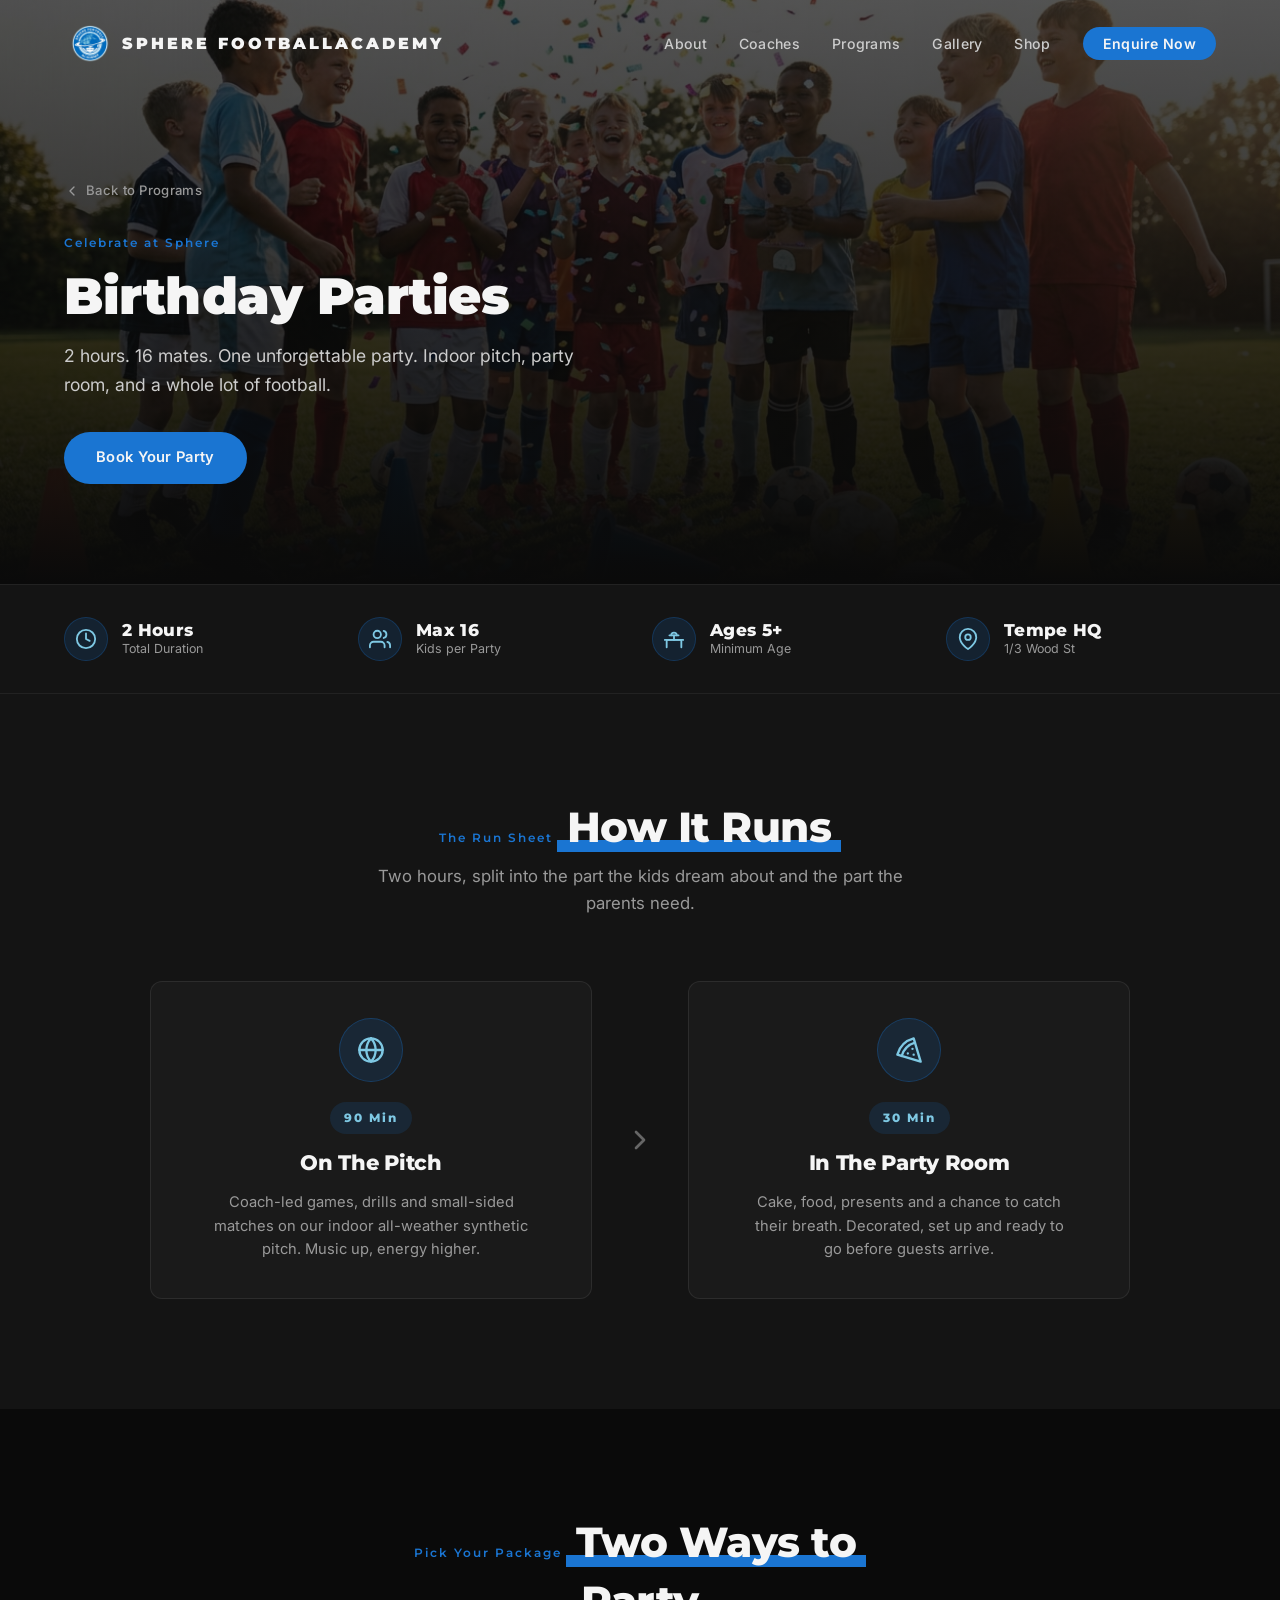
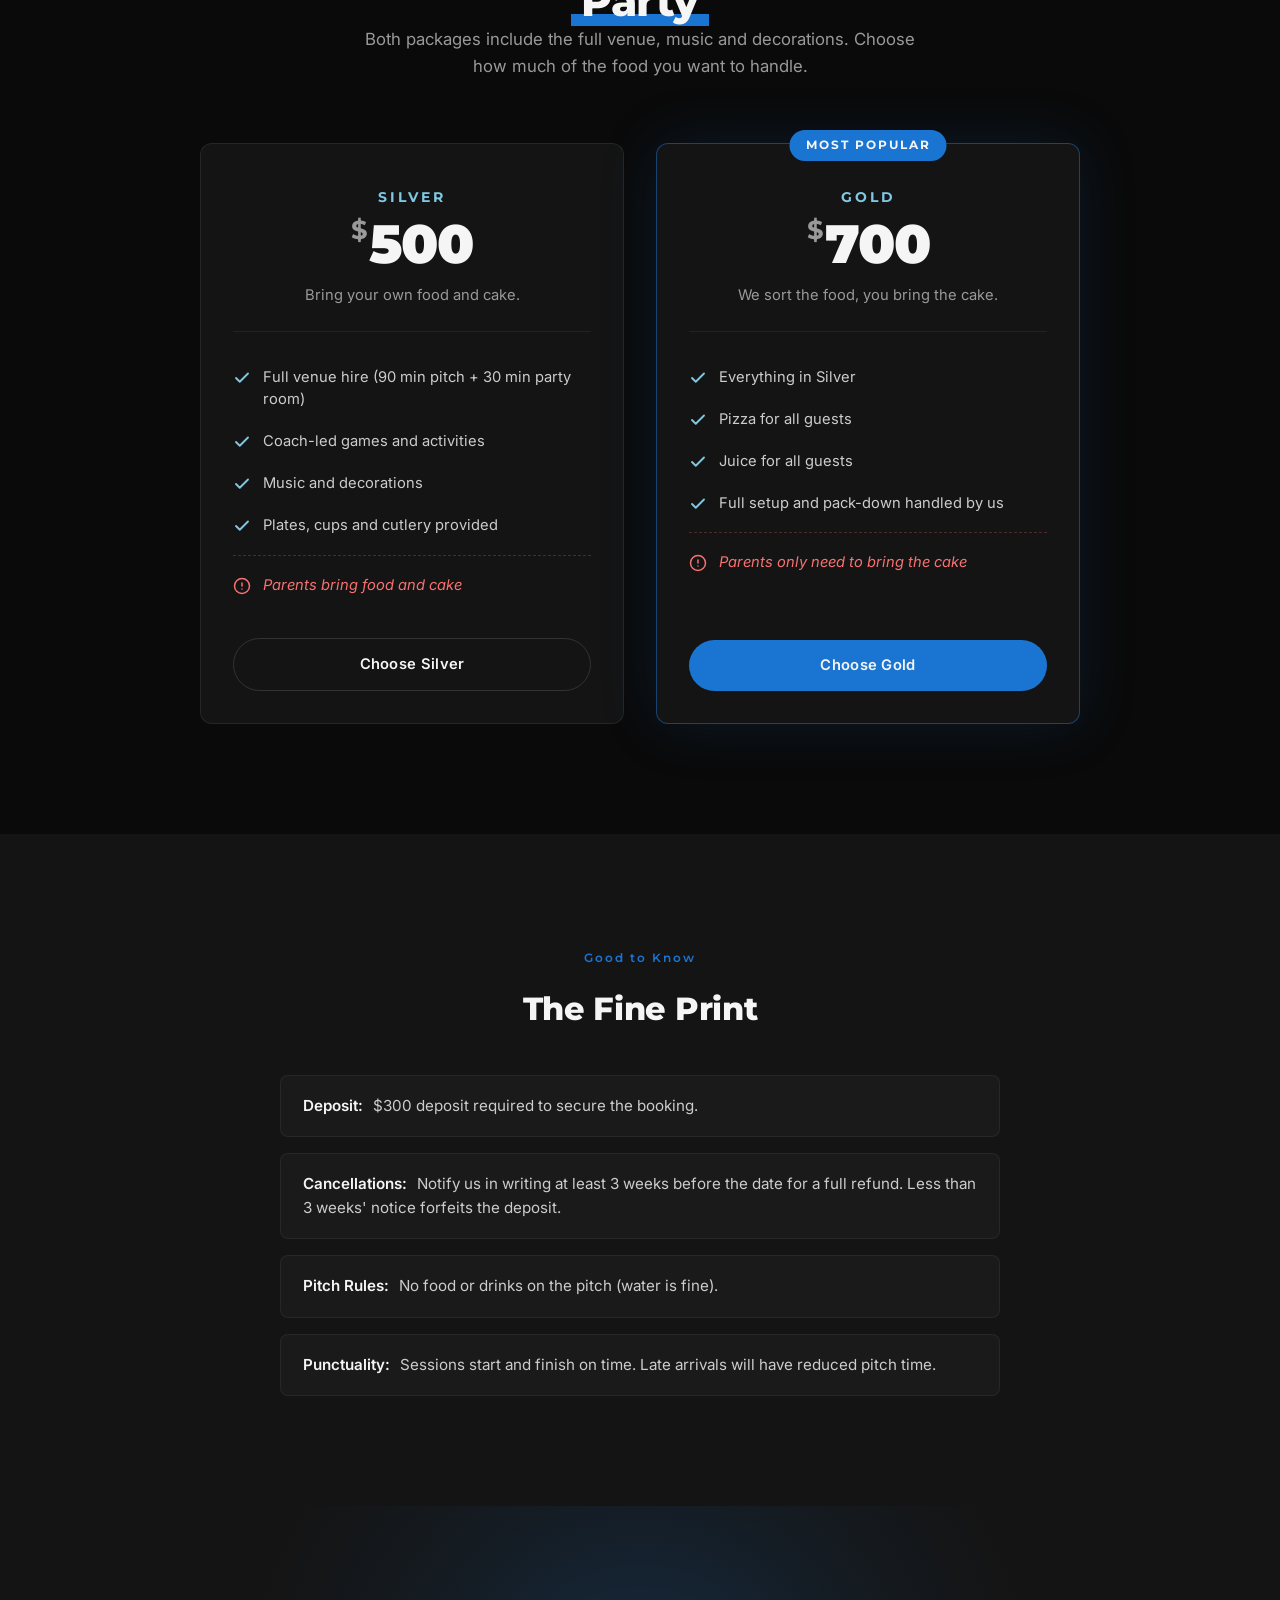
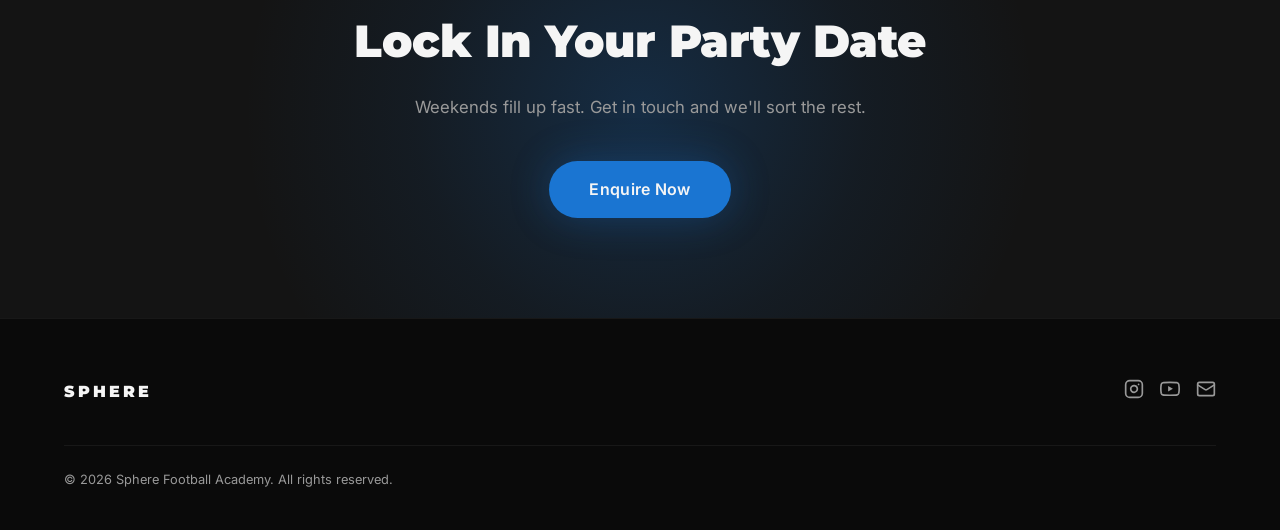
==== birthday.html @ ac4affd6 "deploy: lpuljic/sphere-football-academy-website@187c65b6a3791c77c098fb2a665053c75a705eb0" ====
<!DOCTYPE html>
<html lang="en-AU">
<head>
  <meta charset="UTF-8">
  <meta name="viewport" content="width=device-width, initial-scale=1.0, viewport-fit=cover">
  <title>Football Birthday Parties Sydney | Tempe Indoor Pitch | Sphere Football</title>
  <meta name="description" content="Football-themed kids birthday parties at Sphere HQ in Tempe, Sydney. 2 hours of indoor pitch time, coach-led games, and a party room for up to 16 kids aged 5+. Silver and Gold packages.">
  <link rel="canonical" href="https://spherefootballacademy.com/birthday.html">

  <!-- Open Graph -->
  <meta property="og:type" content="website">
  <meta property="og:site_name" content="Sphere Football Academy">
  <meta property="og:title" content="Football Birthday Parties Sydney | Sphere Football Academy">
  <meta property="og:description" content="Kids football birthday parties in Tempe, Sydney. 2 hours of indoor pitch and party room fun for up to 16 kids aged 5+.">
  <meta property="og:url" content="https://spherefootballacademy.com/birthday.html">
  <meta property="og:image" content="https://spherefootballacademy.com/images/card-birthday.jpg">
  <meta property="og:locale" content="en_AU">

  <!-- Twitter -->
  <meta name="twitter:card" content="summary_large_image">
  <meta name="twitter:title" content="Football Birthday Parties Sydney | Sphere Football Academy">
  <meta name="twitter:description" content="Kids football birthday parties in Tempe, Sydney. Indoor pitch + party room for up to 16 kids.">
  <meta name="twitter:image" content="https://spherefootballacademy.com/images/card-birthday.jpg">

  <link rel="preconnect" href="https://fonts.googleapis.com">
  <link rel="preconnect" href="https://fonts.gstatic.com" crossorigin>
  <link href="https://fonts.googleapis.com/css2?family=Bebas+Neue&family=Inter:wght@400;500;600&family=Montserrat:wght@700;800;900&display=swap" rel="stylesheet">
  <link rel="icon" type="image/png" href="favicon.png">
  <link rel="stylesheet" href="style.css">

  <!-- Structured data -->
  <script type="application/ld+json">
  {
    "@context": "https://schema.org",
    "@type": "Service",
    "name": "Football Birthday Parties",
    "serviceType": "Children's birthday party",
    "url": "https://spherefootballacademy.com/birthday.html",
    "description": "Football-themed birthday parties at Sphere HQ in Tempe, Sydney. 90 minutes on an indoor synthetic pitch plus 30 minutes in the party room. Up to 16 kids aged 5+.",
    "areaServed": {"@type": "City", "name": "Sydney"},
    "provider": {"@id": "https://spherefootballacademy.com/#org"},
    "offers": [
      {"@type": "Offer", "name": "Silver Package", "price": "500", "priceCurrency": "AUD"},
      {"@type": "Offer", "name": "Gold Package", "price": "700", "priceCurrency": "AUD"}
    ]
  }
  </script>
</head>
<body>

  <!-- Nav -->
  <nav class="nav scrolled" id="nav">
    <div class="nav-inner">
      <a href="index.html" class="nav-logo">
        <img src="logo.png" alt="Sphere Football Academy" class="nav-logo-img">
        <span class="nav-logo-text">SPHERE FOOTBALL<br class="nav-logo-break">ACADEMY</span>
      </a>
      <ul class="nav-links">
        <li><a href="index.html#about">About</a></li>
        <li><a href="index.html#coaches">Coaches</a></li>
        <li><a href="index.html#services">Programs</a></li>
        <li><a href="index.html#gallery">Gallery</a></li>
        <li><a href="shop.html">Shop</a></li>
        <li><a href="index.html#contact" class="nav-cta">Enquire Now</a></li>
      </ul>
      <button class="nav-toggle" id="nav-toggle" aria-label="Toggle menu">
        <span></span>
        <span></span>
        <span></span>
      </button>
    </div>
  </nav>

  <!-- Page Hero -->
  <section class="page-hero page-hero-tall">
    <div class="page-hero-bg" style="background-image: url('images/card-birthday.jpg');"></div>
    <div class="page-hero-overlay"></div>
    <div class="container">
      <div class="page-hero-content">
        <a href="index.html#services" class="page-back">
          <svg width="16" height="16" viewBox="0 0 24 24" fill="none" stroke="currentColor" stroke-width="2" stroke-linecap="round" stroke-linejoin="round"><polyline points="15 18 9 12 15 6"/></svg>
          Back to Programs
        </a>
        <span class="label-tag">Celebrate at Sphere</span>
        <h1 class="page-hero-title">Birthday Parties</h1>
        <p class="page-hero-sub">2 hours. 16 mates. One unforgettable party. Indoor pitch, party room, and a whole lot of football.</p>
        <a href="index.html?program=birthday#contact" class="btn btn-primary page-hero-cta">Book Your Party</a>
      </div>
    </div>
  </section>

  <!-- Quick Facts Strip -->
  <section class="facts-strip">
    <div class="container">
      <div class="facts-grid reveal">
        <div class="fact">
          <div class="fact-icon">
            <svg width="22" height="22" viewBox="0 0 24 24" fill="none" stroke="currentColor" stroke-width="2" stroke-linecap="round" stroke-linejoin="round"><circle cx="12" cy="12" r="10"/><polyline points="12 6 12 12 16 14"/></svg>
          </div>
          <div class="fact-body">
            <span class="fact-num">2 Hours</span>
            <span class="fact-label">Total Duration</span>
          </div>
        </div>
        <div class="fact">
          <div class="fact-icon">
            <svg width="22" height="22" viewBox="0 0 24 24" fill="none" stroke="currentColor" stroke-width="2" stroke-linecap="round" stroke-linejoin="round"><path d="M17 21v-2a4 4 0 0 0-4-4H5a4 4 0 0 0-4 4v2"/><circle cx="9" cy="7" r="4"/><path d="M23 21v-2a4 4 0 0 0-3-3.87"/><path d="M16 3.13a4 4 0 0 1 0 7.75"/></svg>
          </div>
          <div class="fact-body">
            <span class="fact-num">Max 16</span>
            <span class="fact-label">Kids per Party</span>
          </div>
        </div>
        <div class="fact">
          <div class="fact-icon">
            <svg width="22" height="22" viewBox="0 0 24 24" fill="none" stroke="currentColor" stroke-width="2" stroke-linecap="round" stroke-linejoin="round"><path d="M20 21v-8H4v8"/><path d="M2 13h20"/><path d="M12 13V8"/><path d="M9 8a3 3 0 0 1 6 0"/><path d="M7 8h10"/></svg>
          </div>
          <div class="fact-body">
            <span class="fact-num">Ages 5+</span>
            <span class="fact-label">Minimum Age</span>
          </div>
        </div>
        <div class="fact">
          <div class="fact-icon">
            <svg width="22" height="22" viewBox="0 0 24 24" fill="none" stroke="currentColor" stroke-width="2" stroke-linecap="round" stroke-linejoin="round"><path d="M21 10c0 7-9 13-9 13s-9-6-9-13a9 9 0 0 1 18 0z"/><circle cx="12" cy="10" r="3"/></svg>
          </div>
          <div class="fact-body">
            <span class="fact-num">Tempe HQ</span>
            <span class="fact-label">1/3 Wood St</span>
          </div>
        </div>
      </div>
    </div>
  </section>

  <!-- How It Runs -->
  <section class="section section-dark" id="how-it-runs">
    <div class="container">
      <div class="section-header reveal">
        <span class="label-tag">The Run Sheet</span>
        <h2 class="section-title">How It Runs</h2>
        <p class="section-sub">Two hours, split into the part the kids dream about and the part the parents need.</p>
      </div>
      <div class="timeline reveal">
        <div class="timeline-step">
          <div class="timeline-dot">
            <svg width="28" height="28" viewBox="0 0 24 24" fill="none" stroke="currentColor" stroke-width="2" stroke-linecap="round" stroke-linejoin="round"><circle cx="12" cy="12" r="10"/><path d="M12 2a14.5 14.5 0 0 0 0 20 14.5 14.5 0 0 0 0-20"/><path d="M2 12h20"/></svg>
          </div>
          <div class="timeline-body">
            <span class="timeline-time">90 Min</span>
            <h3 class="timeline-title">On The Pitch</h3>
            <p class="timeline-text">Coach-led games, drills and small-sided matches on our indoor all-weather synthetic pitch. Music up, energy higher.</p>
          </div>
        </div>
        <div class="timeline-connector" aria-hidden="true">
          <svg width="32" height="32" viewBox="0 0 24 24" fill="none" stroke="currentColor" stroke-width="2" stroke-linecap="round" stroke-linejoin="round"><polyline points="9 18 15 12 9 6"/></svg>
        </div>
        <div class="timeline-step">
          <div class="timeline-dot">
            <svg width="28" height="28" viewBox="0 0 24 24" fill="none" stroke="currentColor" stroke-width="2" stroke-linecap="round" stroke-linejoin="round"><path d="M15 11h.01"/><path d="M11 15h.01"/><path d="M16 16h.01"/><path d="m2 16 20 6-6-20A20 20 0 0 0 2 16"/><path d="M5.71 17.11a17.04 17.04 0 0 1 11.4-11.4"/></svg>
          </div>
          <div class="timeline-body">
            <span class="timeline-time">30 Min</span>
            <h3 class="timeline-title">In The Party Room</h3>
            <p class="timeline-text">Cake, food, presents and a chance to catch their breath. Decorated, set up and ready to go before guests arrive.</p>
          </div>
        </div>
      </div>
    </div>
  </section>

  <!-- Pricing -->
  <section class="section" id="packages">
    <div class="container">
      <div class="section-header reveal">
        <span class="label-tag">Pick Your Package</span>
        <h2 class="section-title">Two Ways to Party</h2>
        <p class="section-sub">Both packages include the full venue, music and decorations. Choose how much of the food you want to handle.</p>
      </div>
      <div class="pricing reveal">
        <div class="price-card">
          <div class="price-card-head">
            <span class="price-tier">Silver</span>
            <div class="price-amount"><span class="price-currency">$</span>500</div>
            <p class="price-tagline">Bring your own food and cake.</p>
          </div>
          <ul class="price-list">
            <li>
              <svg width="18" height="18" viewBox="0 0 24 24" fill="none" stroke="currentColor" stroke-width="2.5" stroke-linecap="round" stroke-linejoin="round"><polyline points="20 6 9 17 4 12"/></svg>
              Full venue hire (90 min pitch + 30 min party room)
            </li>
            <li>
              <svg width="18" height="18" viewBox="0 0 24 24" fill="none" stroke="currentColor" stroke-width="2.5" stroke-linecap="round" stroke-linejoin="round"><polyline points="20 6 9 17 4 12"/></svg>
              Coach-led games and activities
            </li>
            <li>
              <svg width="18" height="18" viewBox="0 0 24 24" fill="none" stroke="currentColor" stroke-width="2.5" stroke-linecap="round" stroke-linejoin="round"><polyline points="20 6 9 17 4 12"/></svg>
              Music and decorations
            </li>
            <li>
              <svg width="18" height="18" viewBox="0 0 24 24" fill="none" stroke="currentColor" stroke-width="2.5" stroke-linecap="round" stroke-linejoin="round"><polyline points="20 6 9 17 4 12"/></svg>
              Plates, cups and cutlery provided
            </li>
            <li class="price-list-note">
              <svg width="18" height="18" viewBox="0 0 24 24" fill="none" stroke="currentColor" stroke-width="2" stroke-linecap="round" stroke-linejoin="round"><circle cx="12" cy="12" r="10"/><line x1="12" y1="8" x2="12" y2="12"/><line x1="12" y1="16" x2="12.01" y2="16"/></svg>
              Parents bring food and cake
            </li>
          </ul>
          <a href="index.html?program=birthday-silver#contact" class="btn btn-outline btn-full">Choose Silver</a>
        </div>

        <div class="price-card price-card-featured">
          <span class="price-badge">Most Popular</span>
          <div class="price-card-head">
            <span class="price-tier">Gold</span>
            <div class="price-amount"><span class="price-currency">$</span>700</div>
            <p class="price-tagline">We sort the food, you bring the cake.</p>
          </div>
          <ul class="price-list">
            <li>
              <svg width="18" height="18" viewBox="0 0 24 24" fill="none" stroke="currentColor" stroke-width="2.5" stroke-linecap="round" stroke-linejoin="round"><polyline points="20 6 9 17 4 12"/></svg>
              Everything in Silver
            </li>
            <li>
              <svg width="18" height="18" viewBox="0 0 24 24" fill="none" stroke="currentColor" stroke-width="2.5" stroke-linecap="round" stroke-linejoin="round"><polyline points="20 6 9 17 4 12"/></svg>
              Pizza for all guests
            </li>
            <li>
              <svg width="18" height="18" viewBox="0 0 24 24" fill="none" stroke="currentColor" stroke-width="2.5" stroke-linecap="round" stroke-linejoin="round"><polyline points="20 6 9 17 4 12"/></svg>
              Juice for all guests
            </li>
            <li>
              <svg width="18" height="18" viewBox="0 0 24 24" fill="none" stroke="currentColor" stroke-width="2.5" stroke-linecap="round" stroke-linejoin="round"><polyline points="20 6 9 17 4 12"/></svg>
              Full setup and pack-down handled by us
            </li>
            <li class="price-list-note">
              <svg width="18" height="18" viewBox="0 0 24 24" fill="none" stroke="currentColor" stroke-width="2" stroke-linecap="round" stroke-linejoin="round"><circle cx="12" cy="12" r="10"/><line x1="12" y1="8" x2="12" y2="12"/><line x1="12" y1="16" x2="12.01" y2="16"/></svg>
              Parents only need to bring the cake
            </li>
          </ul>
          <a href="index.html?program=birthday-gold#contact" class="btn btn-primary btn-full">Choose Gold</a>
        </div>
      </div>
    </div>
  </section>

  <!-- Fine Print -->
  <section class="section section-dark" id="fine-print">
    <div class="container">
      <div class="fine-print reveal">
        <div class="fine-print-header">
          <span class="label-tag">Good to Know</span>
          <h2 class="fine-print-title">The Fine Print</h2>
        </div>
        <ul class="fine-print-list">
          <li>
            <strong>Deposit:</strong>
            $300 deposit required to secure the booking.
          </li>
          <li>
            <strong>Cancellations:</strong>
            Notify us in writing at least 3 weeks before the date for a full refund. Less than 3 weeks' notice forfeits the deposit.
          </li>
          <li>
            <strong>Pitch Rules:</strong>
            No food or drinks on the pitch (water is fine).
          </li>
          <li>
            <strong>Punctuality:</strong>
            Sessions start and finish on time. Late arrivals will have reduced pitch time.
          </li>
        </ul>
      </div>
    </div>
  </section>

  <!-- CTA Banner -->
  <section class="cta-banner">
    <div class="container">
      <div class="cta-inner reveal">
        <h2 class="cta-title">Lock In Your Party Date</h2>
        <p class="cta-sub">Weekends fill up fast. Get in touch and we'll sort the rest.</p>
        <a href="index.html?program=birthday#contact" class="btn btn-primary">Enquire Now</a>
      </div>
    </div>
  </section>

  <!-- Footer -->
  <footer class="footer">
    <div class="container">
      <div class="footer-inner">
        <div class="footer-brand">
          <span class="nav-logo">SPHERE</span>
        </div>
        <div class="footer-links">
          <a href="https://www.instagram.com/sphere.football/" target="_blank" rel="noopener" aria-label="Instagram">
            <svg width="20" height="20" viewBox="0 0 24 24" fill="none" stroke="currentColor" stroke-width="2" stroke-linecap="round" stroke-linejoin="round"><rect x="2" y="2" width="20" height="20" rx="5" ry="5"/><path d="M16 11.37A4 4 0 1 1 12.63 8 4 4 0 0 1 16 11.37z"/><line x1="17.5" y1="6.5" x2="17.51" y2="6.5"/></svg>
          </a>
          <a href="https://www.youtube.com/@SphereFootball" target="_blank" rel="noopener" aria-label="YouTube">
            <svg width="20" height="20" viewBox="0 0 24 24" fill="none" stroke="currentColor" stroke-width="2" stroke-linecap="round" stroke-linejoin="round"><path d="M22.54 6.42a2.78 2.78 0 0 0-1.94-2C18.88 4 12 4 12 4s-6.88 0-8.6.46a2.78 2.78 0 0 0-1.94 2A29 29 0 0 0 1 11.75a29 29 0 0 0 .46 5.33A2.78 2.78 0 0 0 3.4 19c1.72.46 8.6.46 8.6.46s6.88 0 8.6-.46a2.78 2.78 0 0 0 1.94-2 29 29 0 0 0 .46-5.25 29 29 0 0 0-.46-5.33z"/><polygon points="9.75 15.02 15.5 11.75 9.75 8.48 9.75 15.02" fill="currentColor" stroke="none"/></svg>
          </a>
          <a href="mailto:spherefootball2@gmail.com" aria-label="Email">
            <svg width="20" height="20" viewBox="0 0 24 24" fill="none" stroke="currentColor" stroke-width="2" stroke-linecap="round" stroke-linejoin="round"><rect x="2" y="4" width="20" height="16" rx="2"/><path d="m22 7-8.97 5.7a1.94 1.94 0 0 1-2.06 0L2 7"/></svg>
          </a>
        </div>
      </div>
      <div class="footer-bottom">
        <p>&copy; 2026 Sphere Football Academy. All rights reserved.</p>
      </div>
    </div>
  </footer>

  <script src="script.js"></script>
</body>
</html>
---- style.css ----
/* =========================================
   Sphere Football Academy
   Single-page landing site
   ========================================= */

:root {
  --black: #0a0a0a;
  --charcoal: #141414;
  --dark: #1a1a1a;
  --grey-900: #222;
  --grey-800: #333;
  --grey-600: #666;
  --grey-400: #999;
  --grey-200: #ccc;
  --white: #f5f5f5;
  --blue: #1a75d2;
  --blue-light: #7ec8e3;
  --blue-dark: #0d4a8a;
  --accent: #1a75d2;
  --accent-dim: rgba(26, 117, 210, 0.15);
  --radius: 12px;
  --radius-sm: 8px;
  --transition: 0.3s ease;
}

*,
*::before,
*::after {
  margin: 0;
  padding: 0;
  box-sizing: border-box;
}

html {
  scroll-behavior: smooth;
  -webkit-font-smoothing: antialiased;
}

img {
  max-width: 100%;
  height: auto;
}

body {
  font-family: 'Inter', system-ui, -apple-system, sans-serif;
  background: var(--black);
  color: var(--grey-200);
  line-height: 1.6;
  overflow-x: hidden;
}

body::after {
  content: '';
  position: fixed;
  inset: 0;
  z-index: -1;
  pointer-events: none;
  opacity: 0.035;
  background-image: url("data:image/svg+xml,%3Csvg viewBox='0 0 256 256' xmlns='http://www.w3.org/2000/svg'%3E%3Cfilter id='n'%3E%3CfeTurbulence type='fractalNoise' baseFrequency='0.85' numOctaves='4' stitchTiles='stitch'/%3E%3C/filter%3E%3Crect width='100%25' height='100%25' filter='url(%23n)'/%3E%3C/svg%3E");
  background-repeat: repeat;
  background-size: 256px 256px;
}

.container {
  max-width: 1200px;
  margin: 0 auto;
  padding: 0 24px;
}

/* ---- Nav ---- */

.nav {
  position: fixed;
  top: 0;
  left: 0;
  right: 0;
  z-index: 100;
  padding: calc(env(safe-area-inset-top, 0px) + 20px) 0 20px;
  transition: background var(--transition), padding var(--transition);
}

.nav.scrolled {
  background: rgba(10, 10, 10, 0.92);
  backdrop-filter: blur(12px);
  padding: calc(env(safe-area-inset-top, 0px) + 14px) 0 14px;
  border-bottom: 1px solid rgba(255, 255, 255, 0.06);
}

.nav-inner {
  max-width: 1200px;
  margin: 0 auto;
  padding: 0 24px;
  display: flex;
  align-items: center;
  justify-content: space-between;
}

.nav-logo {
  font-family: 'Montserrat', sans-serif;
  font-weight: 900;
  font-size: 1rem;
  color: var(--white);
  text-decoration: none;
  letter-spacing: 3px;
  display: inline-flex;
  align-items: center;
  gap: 10px;
}

.nav-logo-text {
  text-align: center;
  line-height: 1.05;
}

.nav-logo-break {
  display: none;
}

.nav-logo-img {
  width: 48px;
  height: 48px;
  object-fit: contain;
}

.nav-links {
  list-style: none;
  display: flex;
  align-items: center;
  gap: 32px;
}

.nav-links a {
  color: var(--grey-200);
  text-decoration: none;
  font-size: 0.88rem;
  font-weight: 500;
  transition: color var(--transition);
  letter-spacing: 0.3px;
}

.nav-links a:hover,
.nav-links a.active {
  color: var(--white);
}

.nav-cta {
  background: var(--blue);
  color: var(--white) !important;
  padding: 8px 20px;
  border-radius: 100px;
  font-weight: 600 !important;
}

.nav-cta:hover {
  background: var(--blue-light) !important;
  color: var(--black) !important;
}

.nav-toggle {
  display: none;
  flex-direction: column;
  gap: 5px;
  background: none;
  border: none;
  cursor: pointer;
  padding: 4px;
}

.nav-toggle span {
  width: 24px;
  height: 2px;
  background: var(--white);
  transition: var(--transition);
}

/* ---- Hero ---- */

.hero {
  position: relative;
  min-height: 100svh;
  display: flex;
  align-items: center;
  justify-content: center;
  background: var(--black);
  overflow: hidden;
}

.hero-slides {
  position: absolute;
  inset: 0;
  z-index: 0;
}

.hero-slide {
  position: absolute;
  inset: 0;
  opacity: 0;
  transition: opacity 1s ease;
}

.hero-slide.active {
  opacity: 1;
}

.hero-slide-video {
  width: 100%;
  height: 100%;
  object-fit: cover;
  transform: scale(1.1);
}

.hero-progress {
  position: absolute;
  bottom: 0;
  left: 0;
  width: 100%;
  height: 3px;
  z-index: 3;
  background: rgba(255, 255, 255, 0.1);
}

.hero-progress-bar {
  height: 100%;
  width: 0%;
  background: var(--accent);
  transition: none;
}

.hero-progress-bar.animating {
  width: 100%;
  transition: width 6s linear;
}

.hero::before {
  content: '';
  position: absolute;
  inset: 0;
  z-index: 1;
  background:
    radial-gradient(ellipse 80% 60% at 50% 40%, rgba(26, 117, 210, 0.08) 0%, transparent 70%),
    radial-gradient(ellipse 50% 40% at 70% 60%, rgba(126, 200, 227, 0.05) 0%, transparent 60%);
  pointer-events: none;
}

.hero-logo {
  width: min(280px, 80vw);
  height: auto;
  margin-bottom: 28px;
  filter: drop-shadow(0 4px 24px rgba(26, 117, 210, 0.3));
}

.hero-overlay {
  position: absolute;
  inset: 0;
  background: linear-gradient(180deg, rgba(10, 10, 10, 0.55) 0%, rgba(10, 10, 10, 0.4) 50%, var(--black) 100%);
  pointer-events: none;
  z-index: 1;
}

.hero-content {
  position: relative;
  z-index: 2;
  text-align: center;
  max-width: 720px;
  padding: 0 24px;
  display: flex;
  flex-direction: column;
  align-items: center;
}

.hero-title {
  font-family: 'Bebas Neue', 'Montserrat', sans-serif;
  font-weight: 400;
  font-size: clamp(4rem, 10vw, 8rem);
  line-height: 0.95;
  color: var(--white);
  letter-spacing: 4px;
  text-transform: uppercase;
  margin-bottom: 24px;
}

.hero-line {
  display: block;
  overflow: hidden;
}

.hero-word {
  display: inline-block;
  transform: translateY(110%);
  opacity: 0;
  transition: transform 0.7s cubic-bezier(0.16, 1, 0.3, 1),
              opacity 0.7s cubic-bezier(0.16, 1, 0.3, 1);
  margin-right: 0.2em;
}

.hero-word.visible {
  transform: translateY(0);
  opacity: 1;
}

.hero-fade {
  opacity: 0;
  transform: translateY(20px);
  transition: opacity 0.6s ease, transform 0.6s ease;
}

.hero-fade.visible {
  opacity: 1;
  transform: translateY(0);
}

.hero-sub {
  font-size: 1.1rem;
  color: var(--grey-200);
  max-width: 520px;
  margin: 0 auto 40px;
  line-height: 1.7;
}

@media (prefers-reduced-motion: reduce) {
  .hero-word,
  .hero-fade {
    opacity: 1;
    transform: none;
    transition: none;
  }
}

.hero-scroll {
  position: absolute;
  bottom: 40px;
  left: 50%;
  transform: translateX(-50%);
  z-index: 2;
  display: flex;
  flex-direction: column;
  align-items: center;
  gap: 8px;
}

.hero-scroll span {
  font-size: 0.7rem;
  letter-spacing: 2px;
  text-transform: uppercase;
  color: var(--grey-600);
}

.hero-scroll-line {
  width: 1px;
  height: 48px;
  background: linear-gradient(180deg, var(--blue), transparent);
  animation: scrollPulse 2s ease-in-out infinite;
}

@keyframes scrollPulse {
  0%, 100% { opacity: 0.3; }
  50% { opacity: 1; }
}

/* ---- Buttons ---- */

.btn {
  display: inline-flex;
  align-items: center;
  gap: 8px;
  padding: 14px 32px;
  border-radius: 100px;
  font-size: 0.92rem;
  font-weight: 600;
  text-decoration: none;
  cursor: pointer;
  transition: all var(--transition);
  border: none;
  letter-spacing: 0.3px;
}

.btn-primary {
  background: var(--blue);
  color: var(--white);
}

.btn-primary:hover {
  background: var(--blue-light);
  color: var(--black);
  transform: translateY(-2px);
}

.btn-outline {
  background: transparent;
  color: var(--white);
  border: 1px solid var(--grey-800);
}

.btn-outline:hover {
  border-color: var(--grey-600);
  transform: translateY(-2px);
}

.btn-full {
  width: 100%;
  justify-content: center;
}

/* ---- Sections ---- */

.section {
  padding: 110px 0;
}

.section-dark {
  background: var(--charcoal);
}

.section-blue {
  background: var(--blue);
}

.section-blue .section-title,
.section-blue .lead,
.section-blue p {
  color: var(--white);
}

.section-blue .lead {
  opacity: 0.95;
}

.section-blue p {
  color: rgba(255, 255, 255, 0.8);
}

.section-blue .label-tag {
  color: var(--blue-light);
}

.section-grid {
  display: grid;
  grid-template-columns: 1fr 1.5fr;
  gap: 80px;
  align-items: start;
}

.section-header {
  text-align: center;
  max-width: 560px;
  margin: 0 auto 64px;
}

.label-tag {
  display: inline-block;
  font-size: 0.75rem;
  font-weight: 600;
  color: var(--accent);
  letter-spacing: 2px;
  margin-bottom: 16px;
  font-family: 'Montserrat', sans-serif;
}

.section-title {
  font-family: 'Montserrat', sans-serif;
  font-weight: 800;
  font-size: clamp(1.8rem, 4vw, 2.6rem);
  color: var(--white);
  letter-spacing: -0.5px;
  margin-bottom: 16px;
  line-height: 1.15;
}

/* Highlighter accent: a thick blue bar sitting behind the bottom of the title
   text. Blue on dark/default sections, white on blue sections.
   box-decoration-break: clone re-applies the gradient per line so the bar
   sits under each wrapped line instead of slicing through the middle one. */
.section-header .section-title,
.section-label .section-title {
  display: inline;
  padding: 0 10px;
  background-image: linear-gradient(transparent 76%, var(--blue) 76%);
  background-repeat: no-repeat;
  background-size: 100% 100%;
  -webkit-box-decoration-break: clone;
  box-decoration-break: clone;
}

.section-blue .section-header .section-title,
.section-blue .section-label .section-title {
  background-image: linear-gradient(transparent 76%, var(--white) 76%);
}

.section-sub {
  color: var(--grey-400);
  font-size: 1.05rem;
}

.lead {
  font-size: 1.35rem;
  color: var(--grey-200);
  margin-bottom: 40px;
  line-height: 1.7;
  font-weight: 500;
  letter-spacing: -0.2px;
}

.section-body p {
  color: var(--grey-400);
  margin-bottom: 32px;
}

/* ---- Values ---- */

.values {
  display: grid;
  grid-template-columns: repeat(3, 1fr);
  gap: 32px;
  margin-top: 72px;
}

.value {
  position: relative;
  background: rgba(255, 255, 255, 0.10);
  border: 1px solid rgba(255, 255, 255, 0.18);
  backdrop-filter: blur(12px);
  -webkit-backdrop-filter: blur(12px);
  box-shadow: 0 8px 32px rgba(0, 0, 0, 0.12);
  border-radius: var(--radius);
  padding: 36px 32px;
}

.value-heading {
  display: flex;
  align-items: baseline;
  gap: 14px;
  margin-bottom: 16px;
}

.value-num {
  position: absolute;
  top: 16px;
  right: 24px;
  font-family: 'Montserrat', sans-serif;
  font-weight: 900;
  font-size: 5rem;
  line-height: 1;
  color: rgba(255, 255, 255, 0.06);
  letter-spacing: -2px;
  pointer-events: none;
  user-select: none;
}

.value-title {
  font-family: 'Montserrat', sans-serif;
  font-weight: 800;
  font-size: 1.15rem;
  color: var(--white);
  letter-spacing: -0.3px;
}

.section-blue .value p {
  color: rgba(255, 255, 255, 0.75);
  font-size: 0.95rem;
  line-height: 1.7;
}

/* ---- About Body ---- */

.about-body {
  max-width: 720px;
  margin: 0 auto 48px;
  text-align: left;
}

.about-body p {
  color: rgba(255, 255, 255, 0.75);
  font-size: 0.95rem;
  line-height: 1.7;
  margin-bottom: 16px;
}

.about-body p:last-child {
  margin-bottom: 0;
}

/* ---- Service Cards ---- */

.cards {
  display: grid;
  grid-template-columns: repeat(3, 1fr);
  gap: 24px;
}

.card {
  background-size: cover;
  background-position: center;
  border: 1px solid rgba(255, 255, 255, 0.06);
  border-radius: var(--radius);
  overflow: hidden;
  min-height: 320px;
  display: flex;
  flex-direction: column;
  justify-content: flex-end;
  transition: all var(--transition);
}

.card:hover {
  border-color: transparent;
  transform: translateY(-4px);
}

.card-body {
  padding: 32px;
  background: linear-gradient(to top, rgba(10, 10, 10, 0.95) 0%, rgba(10, 10, 10, 0.7) 50%, transparent 100%);
}

.card-title {
  font-family: 'Montserrat', sans-serif;
  font-weight: 700;
  font-size: 1.2rem;
  color: var(--white);
  margin-bottom: 8px;
}

.card-text {
  color: rgba(255, 255, 255, 0.7);
  font-size: 0.92rem;
  line-height: 1.6;
}

.card-link {
  text-decoration: none;
  cursor: pointer;
}

.card-action {
  display: inline-block;
  margin-top: 12px;
  font-size: 0.82rem;
  font-weight: 600;
  color: var(--blue-light);
  letter-spacing: 0.5px;
  transition: color var(--transition);
}

.card-link:hover .card-action {
  color: var(--white);
}

/* ---- Coaches ---- */

.coaches-grid {
  display: grid;
  grid-template-columns: repeat(2, minmax(0, 1fr));
  gap: 24px;
  max-width: 860px;
  margin: 0 auto;
}

.coach-card {
  background: var(--dark);
  border: 1px solid rgba(255, 255, 255, 0.06);
  border-radius: var(--radius);
  padding: 40px 32px;
  text-align: center;
  transition: all var(--transition);
}

.coach-card:hover {
  border-color: rgba(26, 117, 210, 0.3);
  transform: translateY(-4px);
}

.coach-card.expanded {
  border-color: rgba(26, 117, 210, 0.3);
}

.coach-card.expanded:hover {
  transform: none;
}

.coach-avatar {
 width: 110px;
 height: 110px;
 border-radius: var(--radius);
 background: var(--blue);
 color: var(--white);
 font-family: 'Montserrat', sans-serif;
 font-weight: 800;
 font-size: 1.3rem;
 display: flex;
 align-items: center;
 justify-content: center;
 margin: 0 auto 20px;
 object-fit: cover;
}

.coach-name {
  font-family: 'Montserrat', sans-serif;
  font-weight: 700;
  font-size: 1.15rem;
  color: var(--white);
  margin-bottom: 4px;
}

.coach-role {
  font-size: 0.82rem;
  color: var(--blue-light);
  text-transform: uppercase;
  letter-spacing: 1px;
  font-weight: 600;
  margin-bottom: 16px;
}

.coach-bio {
  color: var(--grey-400);
  font-size: 0.92rem;
  line-height: 1.6;
}

.coach-toggle {
  display: inline-flex;
  align-items: center;
  gap: 6px;
  margin-top: 16px;
  padding: 0;
  background: none;
  border: none;
  color: var(--blue-light);
  font-size: 0.82rem;
  font-weight: 600;
  letter-spacing: 0.5px;
  cursor: pointer;
  transition: color var(--transition);
}

.coach-toggle:hover {
  color: var(--white);
}

.coach-toggle-icon {
  transition: transform var(--transition);
}

.coach-card.expanded .coach-toggle-icon {
  transform: rotate(180deg);
}

.coach-card.expanded .coach-toggle-text::after {
  content: '';
}

.coach-detail {
  display: grid;
  grid-template-rows: 0fr;
  transition: grid-template-rows 0.4s ease;
  overflow: hidden;
}

.coach-card.expanded .coach-detail {
  grid-template-rows: 1fr;
}

.coach-detail > * {
  overflow: hidden;
}

.coach-detail-inner {
  overflow: hidden;
}

.coach-career {
  display: flex;
  flex-wrap: wrap;
  gap: 8px;
  justify-content: center;
  padding-top: 20px;
  opacity: 0;
  transform: translateY(8px);
  transition: opacity 0.3s ease 0.1s, transform 0.3s ease 0.1s;
}

.coach-career + .coach-career {
  padding-top: 10px;
  transition-delay: 0.2s;
}

.coach-card.expanded .coach-career {
  opacity: 1;
  transform: translateY(0);
}

.coach-tag {
  display: inline-block;
  padding: 4px 12px;
  font-size: 0.75rem;
  font-weight: 600;
  letter-spacing: 0.5px;
  border-radius: 100px;
  background: var(--accent-dim);
  color: var(--blue-light);
  border: 1px solid rgba(26, 117, 210, 0.25);
}

.coach-tag-logo {
  width: 16px;
  height: 16px;
  object-fit: contain;
  vertical-align: -2px;
  margin-right: 4px;
}

.coach-tag-intl {
  background: rgba(255, 255, 255, 0.06);
  color: var(--grey-200);
  border-color: rgba(255, 255, 255, 0.1);
}

.coach-detail-bio {
  color: var(--grey-400);
  font-size: 0.88rem;
  line-height: 1.7;
  padding-top: 16px;
  opacity: 0;
  transform: translateY(8px);
  transition: opacity 0.3s ease 0.25s, transform 0.3s ease 0.25s;
}

.coach-card.expanded .coach-detail-bio {
  opacity: 1;
  transform: translateY(0);
}

/* ---- Page Hero (sub-pages) ---- */

.page-hero {
  position: relative;
  padding: 160px 0 80px;
  overflow: hidden;
}

.page-hero-bg {
  position: absolute;
  inset: 0;
  background-size: cover;
  background-position: center;
  transform: scale(1.05);
}

.page-hero-overlay {
  position: absolute;
  inset: 0;
  background: linear-gradient(180deg, rgba(10, 10, 10, 0.7) 0%, rgba(10, 10, 10, 0.85) 60%, var(--black) 100%);
}

.page-hero-content {
  position: relative;
  z-index: 1;
  max-width: 640px;
}

.page-back {
  display: inline-flex;
  align-items: center;
  gap: 6px;
  color: var(--grey-400);
  text-decoration: none;
  font-size: 0.82rem;
  font-weight: 500;
  letter-spacing: 0.3px;
  margin-bottom: 24px;
  transition: color var(--transition);
}

.page-back:hover {
  color: var(--white);
}

.page-hero-content .label-tag {
  display: block;
  margin-top: 8px;
}

.page-hero-title {
  font-family: 'Montserrat', sans-serif;
  font-weight: 900;
  font-size: clamp(2rem, 5vw, 3.2rem);
  color: var(--white);
  letter-spacing: -0.5px;
  margin-bottom: 16px;
  line-height: 1.1;
}

.page-hero-sub {
  color: var(--grey-200);
  font-size: 1.1rem;
  line-height: 1.7;
  max-width: 520px;
}

/* ---- Full-Time Program ---- */

.program-layout {
  display: grid;
  grid-template-columns: 1.4fr 1fr;
  gap: 48px;
  align-items: start;
}

.program-lead {
  font-size: 1.05rem;
  color: var(--grey-200);
  line-height: 1.8;
  margin-bottom: 40px;
}

.program-features {
  display: flex;
  flex-direction: column;
  gap: 28px;
}

.program-feature {
  display: flex;
  gap: 20px;
  align-items: flex-start;
}

.program-feature-icon {
  flex-shrink: 0;
  width: 48px;
  height: 48px;
  border-radius: var(--radius-sm);
  background: var(--accent-dim);
  border: 1px solid rgba(26, 117, 210, 0.2);
  display: flex;
  align-items: center;
  justify-content: center;
  color: var(--blue-light);
}

.program-feature-title {
  font-family: 'Montserrat', sans-serif;
  font-weight: 700;
  font-size: 1rem;
  color: var(--white);
  margin-bottom: 4px;
}

.program-feature-text {
  color: var(--grey-400);
  font-size: 0.9rem;
  line-height: 1.6;
}

.program-cta-card {
  position: sticky;
  top: 120px;
}

.program-cta-inner {
  background: var(--charcoal);
  border: 1px solid rgba(255, 255, 255, 0.08);
  border-radius: var(--radius);
  padding: 40px 32px;
  text-align: center;
}

.program-cta-title {
  font-family: 'Montserrat', sans-serif;
  font-weight: 800;
  font-size: 1.2rem;
  color: var(--white);
  margin-bottom: 12px;
  line-height: 1.3;
}

.program-cta-text {
  color: var(--grey-400);
  font-size: 0.92rem;
  line-height: 1.6;
  margin-bottom: 28px;
}

.program-cta-links {
  display: flex;
  flex-direction: column;
  gap: 12px;
  margin-top: 20px;
  padding-top: 20px;
  border-top: 1px solid rgba(255, 255, 255, 0.06);
}

.program-cta-link {
  display: inline-flex;
  align-items: center;
  justify-content: center;
  gap: 8px;
  color: var(--grey-400);
  text-decoration: none;
  font-size: 0.85rem;
  transition: color var(--transition);
}

.program-cta-link:hover {
  color: var(--blue-light);
}

/* ---- Birthday Page ---- */

.page-hero-tall {
  padding: 180px 0 100px;
}

.page-hero-cta {
  margin-top: 32px;
}

/* Quick facts strip */

.facts-strip {
  background: var(--charcoal);
  border-top: 1px solid rgba(255, 255, 255, 0.06);
  border-bottom: 1px solid rgba(255, 255, 255, 0.06);
  padding: 32px 0;
}

.facts-grid {
  display: grid;
  grid-template-columns: repeat(4, 1fr);
  gap: 24px;
}

.fact {
  display: flex;
  align-items: center;
  gap: 14px;
}

.fact-icon {
  flex-shrink: 0;
  width: 44px;
  height: 44px;
  border-radius: 50%;
  background: var(--accent-dim);
  border: 1px solid rgba(26, 117, 210, 0.25);
  display: flex;
  align-items: center;
  justify-content: center;
  color: var(--blue-light);
}

.fact-body {
  display: flex;
  flex-direction: column;
  line-height: 1.2;
}

.fact-num {
  font-family: 'Montserrat', sans-serif;
  font-weight: 800;
  font-size: 1.05rem;
  color: var(--white);
  letter-spacing: 0.3px;
}

.fact-label {
  font-size: 0.78rem;
  color: var(--grey-400);
  margin-top: 2px;
}

/* Timeline */

.timeline {
  display: grid;
  grid-template-columns: 1fr auto 1fr;
  align-items: center;
  gap: 32px;
  max-width: 980px;
  margin: 0 auto;
}

.timeline-step {
  background: var(--dark);
  border: 1px solid rgba(255, 255, 255, 0.08);
  border-radius: var(--radius);
  padding: 36px 32px;
  text-align: center;
  transition: transform var(--transition), border-color var(--transition);
}

.timeline-step:hover {
  transform: translateY(-4px);
  border-color: rgba(26, 117, 210, 0.4);
}

.timeline-dot {
  width: 64px;
  height: 64px;
  border-radius: 50%;
  background: var(--accent-dim);
  border: 1px solid rgba(26, 117, 210, 0.3);
  color: var(--blue-light);
  display: flex;
  align-items: center;
  justify-content: center;
  margin: 0 auto 20px;
}

.timeline-time {
  display: inline-block;
  font-family: 'Montserrat', sans-serif;
  font-weight: 800;
  font-size: 0.78rem;
  letter-spacing: 2px;
  color: var(--blue-light);
  background: var(--accent-dim);
  padding: 6px 14px;
  border-radius: 100px;
  margin-bottom: 12px;
}

.timeline-title {
  font-family: 'Montserrat', sans-serif;
  font-weight: 800;
  font-size: 1.3rem;
  color: var(--white);
  margin-bottom: 12px;
  letter-spacing: -0.3px;
}

.timeline-text {
  color: var(--grey-400);
  font-size: 0.92rem;
  line-height: 1.6;
  max-width: 320px;
  margin: 0 auto;
}

.timeline-connector {
  color: var(--grey-600);
  display: flex;
  align-items: center;
  justify-content: center;
}

/* Pricing */

.pricing {
  display: grid;
  grid-template-columns: repeat(2, 1fr);
  gap: 32px;
  max-width: 880px;
  margin: 0 auto;
  align-items: stretch;
}

.price-card {
  position: relative;
  background: var(--charcoal);
  border: 1px solid rgba(255, 255, 255, 0.08);
  border-radius: var(--radius);
  padding: 40px 32px 32px;
  display: flex;
  flex-direction: column;
  transition: transform var(--transition), border-color var(--transition);
}

.price-card:hover {
  transform: translateY(-4px);
}

.price-card-featured {
  border-color: rgba(26, 117, 210, 0.5);
  box-shadow: 0 0 60px rgba(26, 117, 210, 0.15);
}

.price-badge {
  position: absolute;
  top: -14px;
  left: 50%;
  transform: translateX(-50%);
  background: var(--blue);
  color: var(--white);
  font-family: 'Montserrat', sans-serif;
  font-weight: 700;
  font-size: 0.72rem;
  letter-spacing: 2px;
  padding: 6px 16px;
  border-radius: 100px;
  text-transform: uppercase;
  white-space: nowrap;
}

.price-card-head {
  text-align: center;
  padding-bottom: 24px;
  margin-bottom: 24px;
  border-bottom: 1px solid rgba(255, 255, 255, 0.06);
}

.price-tier {
  display: inline-block;
  font-family: 'Montserrat', sans-serif;
  font-weight: 700;
  font-size: 0.85rem;
  letter-spacing: 3px;
  color: var(--blue-light);
  text-transform: uppercase;
  margin-bottom: 8px;
}

.price-amount {
  font-family: 'Montserrat', sans-serif;
  font-weight: 900;
  font-size: 3.4rem;
  color: var(--white);
  line-height: 1;
  letter-spacing: -1px;
  margin-bottom: 12px;
}

.price-currency {
  font-size: 1.6rem;
  font-weight: 700;
  vertical-align: top;
  margin-right: 2px;
  color: var(--grey-400);
}

.price-tagline {
  color: var(--grey-400);
  font-size: 0.92rem;
}

.price-list {
  list-style: none;
  margin: 0 0 32px;
  padding: 0;
  flex: 1;
}

.price-list li {
  display: flex;
  align-items: flex-start;
  gap: 12px;
  padding: 10px 0;
  color: var(--grey-200);
  font-size: 0.92rem;
  line-height: 1.5;
}

.price-list li svg {
  flex-shrink: 0;
  margin-top: 3px;
  color: var(--blue-light);
}

.price-list-note {
  color: #f87171 !important;
  font-style: italic;
  border-top: 1px dashed rgba(248, 113, 113, 0.25);
  margin-top: 8px;
  padding-top: 18px !important;
}

.price-list-note svg {
  color: #f87171 !important;
}

/* Fine print */

.fine-print {
  max-width: 720px;
  margin: 0 auto;
}

.fine-print-header {
  text-align: center;
  margin-bottom: 40px;
}

.fine-print-title {
  font-family: 'Montserrat', sans-serif;
  font-weight: 800;
  font-size: clamp(1.5rem, 3vw, 2rem);
  color: var(--white);
  letter-spacing: -0.3px;
}

.fine-print-list {
  list-style: none;
  margin: 0;
  padding: 0;
  display: grid;
  gap: 16px;
}

.fine-print-list li {
  background: var(--dark);
  border: 1px solid rgba(255, 255, 255, 0.06);
  border-radius: var(--radius-sm);
  padding: 18px 22px;
  color: var(--grey-200);
  font-size: 0.95rem;
  line-height: 1.6;
}

.fine-print-list li strong {
  color: var(--white);
  font-weight: 600;
  margin-right: 6px;
}

@media (max-width: 900px) {
  .facts-grid {
    grid-template-columns: repeat(2, 1fr);
    gap: 20px;
  }

  .timeline {
    grid-template-columns: 1fr;
    gap: 16px;
  }

  .timeline-connector {
    transform: rotate(90deg);
  }

  .pricing {
    grid-template-columns: 1fr;
  }
}

@media (max-width: 640px) {
  .facts-strip {
    padding: 24px 0;
  }

  .facts-grid {
    grid-template-columns: repeat(2, minmax(0, 1fr));
    gap: 20px 12px;
  }

  .fact {
    flex-direction: column;
    align-items: center;
    text-align: center;
    gap: 8px;
    min-width: 0;
    width: 100%;
  }

  .fact-icon {
    width: 40px;
    height: 40px;
  }

  .fact-icon svg {
    width: 20px;
    height: 20px;
  }

  .fact-body {
    align-items: center;
  }

  .fact-num {
    font-size: 0.95rem;
  }

  .fact-label {
    font-size: 0.72rem;
  }

  .page-hero-tall {
    padding: 140px 0 70px;
  }
}

/* ---- Steps (How It Works) ---- */

.steps {
  display: grid;
  grid-template-columns: repeat(3, 1fr);
  gap: 24px;
}

.step {
  position: relative;
  background: var(--dark);
  border: 1px solid rgba(255, 255, 255, 0.06);
  border-radius: var(--radius);
  padding: 36px 32px;
  overflow: hidden;
  transition: all var(--transition);
}

.step:hover {
  border-color: rgba(26, 117, 210, 0.3);
  transform: translateY(-4px);
}

.step-ghost {
  position: absolute;
  top: 16px;
  right: 24px;
  font-family: 'Montserrat', sans-serif;
  font-weight: 900;
  font-size: 5rem;
  line-height: 1;
  color: rgba(255, 255, 255, 0.04);
  letter-spacing: -2px;
  pointer-events: none;
  user-select: none;
}

.step-title {
  font-family: 'Montserrat', sans-serif;
  font-weight: 700;
  font-size: 1.15rem;
  color: var(--white);
  margin-bottom: 12px;
}

.step-text {
  color: var(--grey-400);
  font-size: 0.95rem;
  line-height: 1.7;
}

/* ---- CTA Banner ---- */

.cta-banner {
  position: relative;
  padding: 100px 0;
  background: var(--charcoal);
  overflow: hidden;
}

.cta-banner::before {
  content: '';
  position: absolute;
  top: 50%;
  left: 50%;
  transform: translate(-50%, -50%);
  width: 800px;
  height: 800px;
  background: radial-gradient(circle, rgba(26, 117, 210, 0.25) 0%, rgba(26, 117, 210, 0.08) 40%, transparent 70%);
  pointer-events: none;
}

.cta-inner {
  position: relative;
  text-align: center;
}

.cta-title {
  font-family: 'Montserrat', sans-serif;
  font-weight: 900;
  font-size: clamp(1.8rem, 4vw, 2.8rem);
  color: var(--white);
  margin-bottom: 16px;
  letter-spacing: -0.5px;
}

.cta-sub {
  color: var(--grey-400);
  font-size: 1.05rem;
  margin-bottom: 40px;
  max-width: 480px;
  margin-left: auto;
  margin-right: auto;
}

.cta-banner .btn-primary {
  background: var(--blue);
  color: var(--white);
  font-size: 1rem;
  padding: 16px 40px;
  box-shadow: 0 0 40px rgba(26, 117, 210, 0.3);
}

.cta-banner .btn-primary:hover {
  background: var(--blue-light);
  color: var(--black);
  box-shadow: 0 0 60px rgba(126, 200, 227, 0.4);
}

/* ---- Gallery ---- */

.gallery-grid {
  display: grid;
  grid-template-columns: repeat(3, 1fr);
  gap: 16px;
}

.gallery-item {
  position: relative;
  aspect-ratio: 1;
  border-radius: var(--radius-sm);
  overflow: hidden;
  text-decoration: none;
  cursor: pointer;
}

.gallery-item img {
  width: 100%;
  height: 100%;
  object-fit: cover;
  transition: transform 0.4s ease;
}

.gallery-overlay {
  position: absolute;
  inset: 0;
  background: rgba(10, 10, 10, 0.6);
  display: flex;
  align-items: center;
  justify-content: center;
  opacity: 0;
  transition: opacity var(--transition);
}

.gallery-overlay span {
  font-size: 0.85rem;
  color: var(--white);
  text-transform: uppercase;
  letter-spacing: 2px;
  font-weight: 600;
}

.gallery-item:hover img {
  transform: scale(1.08);
}

.gallery-item:hover .gallery-overlay {
  opacity: 1;
}

.gallery-cta {
  text-align: center;
  margin-top: 40px;
}

/* ---- Contact ---- */

.contact-links {
  display: flex;
  flex-direction: column;
  gap: 12px;
  margin-top: 32px;
}

.contact-link {
  display: inline-flex;
  align-items: center;
  gap: 10px;
  color: var(--grey-400);
  text-decoration: none;
  font-size: 0.92rem;
  transition: color var(--transition);
}

.contact-link:hover {
  color: var(--accent);
}

/* ---- Form ---- */

.form {
  display: flex;
  flex-direction: column;
  gap: 20px;
}

.form-row {
  display: grid;
  grid-template-columns: 1fr 1fr;
  gap: 20px;
}

.form-group {
  display: flex;
  flex-direction: column;
  gap: 6px;
}

.form-group label {
  font-size: 0.82rem;
  font-weight: 500;
  color: var(--grey-200);
  text-transform: uppercase;
  letter-spacing: 1px;
}

.form-group input,
.form-group select,
.form-group textarea {
  background: var(--charcoal);
  border: 1px solid var(--grey-800);
  border-radius: var(--radius-sm);
  padding: 14px 16px;
  color: var(--white);
  font-family: inherit;
  font-size: 0.95rem;
  transition: border-color var(--transition);
  outline: none;
}

.form-group input::placeholder,
.form-group textarea::placeholder {
  color: var(--grey-600);
}

.form-group input:focus,
.form-group select:focus,
.form-group textarea:focus {
  border-color: var(--accent);
}

.form-group select {
  cursor: pointer;
  appearance: none;
  background-image: url("data:image/svg+xml,%3Csvg xmlns='http://www.w3.org/2000/svg' width='16' height='16' viewBox='0 0 24 24' fill='none' stroke='%23999' stroke-width='2'%3E%3Cpolyline points='6 9 12 15 18 9'/%3E%3C/svg%3E");
  background-repeat: no-repeat;
  background-position: right 14px center;
}

.form-group select option {
  background: var(--dark);
  color: var(--white);
}

.form-group textarea {
  resize: vertical;
  min-height: 100px;
}

.form-honey {
  position: absolute;
  left: -9999px;
  height: 0;
  overflow: hidden;
}

/* ---- Footer ---- */

.footer {
  border-top: 1px solid rgba(255, 255, 255, 0.06);
  padding: 60px 0 40px;
}

.footer-inner {
  display: flex;
  justify-content: space-between;
  align-items: start;
  margin-bottom: 40px;
}

.footer-brand p {
  color: var(--grey-400);
  font-size: 0.88rem;
  margin-top: 12px;
  line-height: 1.6;
}

.footer-links {
  display: flex;
  align-items: center;
  gap: 16px;
}

.footer-links a {
  color: var(--grey-400);
  text-decoration: none;
  display: flex;
  transition: color var(--transition);
}

.footer-links a:hover {
  color: var(--white);
}

.footer-bottom {
  padding-top: 24px;
  border-top: 1px solid rgba(255, 255, 255, 0.06);
}

.footer-bottom p {
  color: var(--grey-400);
  font-size: 0.8rem;
  padding-bottom: env(safe-area-inset-bottom, 0px);
}



/* ---- Stagger Card Reveal ---- */

.stagger-cards .card {
  opacity: 0;
  transform: translateY(32px);
  transition: opacity 0.6s ease, transform 0.6s ease;
}

.stagger-cards .card.visible {
  opacity: 1;
  transform: translateY(0);
}

/* ---- Gradient Glow on Card Hover ---- */

.card {
  position: relative;
}

.card::before {
  content: '';
  position: absolute;
  inset: -1px;
  border-radius: var(--radius);
  background: linear-gradient(135deg, var(--blue), var(--blue-light), var(--blue-dark), var(--blue));
  background-size: 300% 300%;
  z-index: -1;
  opacity: 0;
  transition: opacity 0.4s ease;
}

.card:hover::before {
  opacity: 1;
  animation: glowShift 3s ease infinite;
}

@keyframes glowShift {
  0% { background-position: 0% 50%; }
  50% { background-position: 100% 50%; }
  100% { background-position: 0% 50%; }
}

/* ---- Reveal Animation ---- */

.reveal {
  opacity: 0;
  transform: translateY(32px);
  transition: opacity 0.8s ease, transform 0.8s ease;
}

.reveal.visible {
  opacity: 1;
  transform: translateY(0);
}

/* ---- Mobile ---- */

@media (max-width: 900px) {
  body.nav-open {
    overflow: hidden;
  }

  body.nav-open::before {
    content: '';
    position: fixed;
    inset: 0;
    background: rgba(0, 0, 0, 0.55);
    z-index: 90;
  }

  .section {
    padding: 80px 0;
  }

  .section-header {
    margin: 0 auto 48px;
  }

  .page-hero {
    padding: 120px 0 60px;
  }

  .cta-banner {
    padding: 72px 0;
  }

  .cards {
    grid-template-columns: repeat(2, 1fr);
  }

  .coaches-grid,
  .values,
  .program-layout {
    grid-template-columns: 1fr;
  }

  .program-cta-card {
    position: static;
  }

  .steps {
    grid-template-columns: 1fr;
    gap: 16px;
  }

  .section-grid {
    grid-template-columns: 1fr;
    gap: 40px;
  }

  .gallery-grid {
    grid-template-columns: 1fr 1fr;
  }

  .nav-links {
    position: fixed;
    top: 0;
    right: -100%;
    width: 70%;
    height: 100vh;
    z-index: 150;
    background: var(--charcoal);
    flex-direction: column;
    padding: 80px 32px 32px;
    gap: 24px;
    transition: right var(--transition);
    border-left: 1px solid rgba(255, 255, 255, 0.06);
    overflow-y: auto;
    overscroll-behavior: contain;
  }

  .nav-links.open {
    right: 0;
  }

  .nav-logo-break {
    display: block;
  }

  .nav-logo {
    font-size: 0.8rem;
    letter-spacing: 1.5px;
    gap: 10px;
  }

  .nav-logo-text {
    display: block;
    width: max-content;
    text-align: center;
    line-height: 1;
  }

  .nav-logo-img {
    width: 46px;
    height: 46px;
    flex-shrink: 0;
  }

  .nav-toggle {
    display: flex;
    position: relative;
    z-index: 160;
  }

  .nav-toggle.active span:nth-child(1) {
    transform: rotate(45deg) translate(5px, 5px);
  }

  .nav-toggle.active span:nth-child(2) {
    opacity: 0;
  }

  .nav-toggle.active span:nth-child(3) {
    transform: rotate(-45deg) translate(5px, -5px);
  }
}

@media (max-width: 640px) {
  .section {
    padding: 72px 0;
  }

  .page-hero {
    padding: 100px 0 48px;
  }

  .section-header {
    margin: 0 auto 36px;
  }

  .cards {
    grid-template-columns: 1fr;
  }

  .hero-title {
    letter-spacing: -1px;
  }

  .form-row {
    grid-template-columns: 1fr;
  }

  .footer-inner {
    flex-direction: column;
    gap: 24px;
  }

  .gallery-grid {
    grid-template-columns: 1fr 1fr;
  }
}

/* =========================================
   Shop
   ========================================= */

/* Force [hidden] to win against display: flex / grid on the same element.
   Without this, our cart-view / cart-empty / cart-foot toggles are no-ops
   because `.cart-view { display: flex }` overrides the UA's [hidden] rule. */
[hidden] { display: none !important; }

/* Cart toggle button in nav */
.cart-toggle {
  position: relative;
  background: transparent;
  border: 1px solid var(--grey-800);
  color: var(--white);
  width: 40px;
  height: 40px;
  border-radius: 999px;
  display: inline-flex;
  align-items: center;
  justify-content: center;
  cursor: pointer;
  transition: border-color var(--transition), color var(--transition), transform var(--transition);
}
.cart-toggle:hover {
  border-color: var(--accent);
  color: var(--accent);
}
.cart-toggle.flash {
  animation: cartFlash 0.5s ease;
}
@keyframes cartFlash {
  0% { transform: scale(1); }
  40% { transform: scale(1.18); border-color: var(--accent); color: var(--accent); }
  100% { transform: scale(1); }
}
.cart-count {
  position: absolute;
  top: -4px;
  right: -4px;
  min-width: 18px;
  height: 18px;
  padding: 0 5px;
  border-radius: 999px;
  background: var(--accent);
  color: var(--white);
  font-size: 11px;
  font-weight: 700;
  display: inline-flex;
  align-items: center;
  justify-content: center;
  font-family: 'Inter', sans-serif;
}
.cart-toggle-mobile {
  display: none;
}

/* Shop hero — tighter than other page heroes since there's no bg image */
.shop-hero {
  padding: 120px 0 40px;
  background: linear-gradient(135deg, #0a0a0a 0%, #1a1a1a 100%);
}
.shop-hero::before {
  content: '';
  position: absolute;
  inset: 0;
  background-image: radial-gradient(circle at 30% 50%, rgba(26, 117, 210, 0.18), transparent 60%);
  pointer-events: none;
}

/* Tighten the section that holds the grid */
#shop-grid-section.section {
  padding: 40px 0 80px;
}
#shop-detail-section.section {
  padding: 100px 0 80px;
}

/* Coming Soon overlay */
.label-tag-coming {
  background: rgba(26, 117, 210, 0.15);
  border: 1px solid var(--accent);
  color: var(--accent);
  animation: comingPulse 2.4s ease-in-out infinite;
}
@keyframes comingPulse {
  0%, 100% { opacity: 1; box-shadow: 0 0 0 0 rgba(26, 117, 210, 0.45); }
  50% { opacity: 0.85; box-shadow: 0 0 0 8px rgba(26, 117, 210, 0); }
}

.shop-coming-wrap {
  position: relative;
  overflow: hidden;
}
.shop-coming-banner {
  margin: 0 0 24px;
  padding: 12px 20px;
  background: var(--accent);
  color: var(--white);
  font-family: 'Montserrat', sans-serif;
  font-weight: 800;
  font-size: 13px;
  letter-spacing: 3px;
  text-transform: uppercase;
  text-align: center;
  border-radius: var(--radius);
  white-space: nowrap;
  overflow: hidden;
  text-overflow: ellipsis;
  box-shadow: 0 4px 20px rgba(26, 117, 210, 0.35);
}

/* Diagonal repeating watermark across the grid section */
.shop-coming-wrap .shop-grid {
  position: relative;
  isolation: isolate;
}
.shop-coming-wrap .shop-grid::after {
  content: '';
  position: absolute;
  inset: -20px;
  pointer-events: none;
  z-index: 5;
  background-image: repeating-linear-gradient(
    -22deg,
    transparent 0,
    transparent 140px,
    rgba(26, 117, 210, 0.08) 140px,
    rgba(26, 117, 210, 0.08) 141px,
    transparent 141px,
    transparent 280px
  );
}
.shop-coming-wrap .shop-grid::before {
  content: 'COMING SOON · COMING SOON · COMING SOON · COMING SOON · COMING SOON · COMING SOON · COMING SOON · COMING SOON';
  position: absolute;
  top: 50%;
  left: 50%;
  width: 160%;
  transform: translate(-50%, -50%) rotate(-22deg);
  font-family: 'Montserrat', sans-serif;
  font-weight: 900;
  font-size: clamp(48px, 9vw, 110px);
  color: rgba(26, 117, 210, 0.18);
  text-align: center;
  line-height: 1.6;
  letter-spacing: 6px;
  pointer-events: none;
  z-index: 6;
  white-space: pre-wrap;
  word-spacing: 12px;
  text-shadow: 0 2px 0 rgba(0, 0, 0, 0.2);
}

/* Soften cards slightly so the watermark reads */
.shop-coming-wrap .shop-card {
  opacity: 0.92;
}

/* Grid wrapper */
.shop-grid {
  display: flex;
  flex-direction: column;
  gap: 24px;
  margin-top: 0;
}

/* Featured row: 3 large cards */
.shop-featured {
  display: grid;
  grid-template-columns: repeat(3, 1fr);
  gap: 20px;
}

/* Compact rows: 4 per row */
.shop-compact {
  display: grid;
  grid-template-columns: repeat(4, 1fr);
  gap: 16px;
}

/* Base card */
.shop-card {
  display: flex;
  flex-direction: column;
  background: var(--charcoal);
  border: 1px solid var(--grey-900);
  border-radius: var(--radius);
  overflow: hidden;
  text-decoration: none;
  color: inherit;
  transition: transform var(--transition), border-color var(--transition), box-shadow var(--transition);
}
.shop-card:hover {
  transform: translateY(-4px);
  border-color: var(--accent);
  box-shadow: 0 12px 30px rgba(0, 0, 0, 0.4);
}
.shop-card-media {
  aspect-ratio: 1 / 1;
  background: var(--dark);
  overflow: hidden;
}
.shop-card-media img {
  width: 100%;
  height: 100%;
  object-fit: cover;
  transition: transform 0.6s ease;
}
.shop-card:hover .shop-card-media img {
  transform: scale(1.04);
}
.shop-card-title {
  font-family: 'Montserrat', sans-serif;
  font-weight: 800;
  color: var(--white);
  text-transform: uppercase;
  letter-spacing: 0.5px;
  margin: 0;
}
.shop-card-price {
  font-weight: 700;
  color: var(--accent);
}

/* Featured variant */
.shop-card--featured .shop-card-body {
  padding: 16px 18px 18px;
  display: flex;
  flex-direction: column;
  gap: 4px;
}
.shop-card--featured .shop-card-title {
  font-size: 18px;
}
.shop-card--featured .shop-card-price {
  font-size: 17px;
  margin-bottom: 12px;
}
.shop-card-cta {
  display: block;
  text-align: center;
  padding: 10px 14px;
  border: 1px solid var(--accent);
  border-radius: 8px;
  color: var(--accent);
  font-family: 'Montserrat', sans-serif;
  font-weight: 700;
  font-size: 12px;
  text-transform: uppercase;
  letter-spacing: 1.5px;
  background: transparent;
  transition: background var(--transition), color var(--transition);
}
.shop-card--featured:hover .shop-card-cta {
  background: var(--accent);
  color: var(--white);
}

/* Compact variant */
.shop-card--compact .shop-card-body {
  padding: 12px 14px 14px;
  display: flex;
  justify-content: space-between;
  align-items: flex-end;
  gap: 10px;
}
.shop-card--compact .shop-card-info {
  display: flex;
  flex-direction: column;
  gap: 2px;
  min-width: 0;
}
.shop-card--compact .shop-card-title {
  font-size: 14px;
}
.shop-card--compact .shop-card-price {
  font-size: 14px;
}
.shop-card-link {
  font-size: 12px;
  color: var(--grey-400);
  white-space: nowrap;
  transition: color var(--transition);
  flex-shrink: 0;
}
.shop-card--compact:hover .shop-card-link {
  color: var(--accent);
}

/* Trust bar */
.shop-trust {
  margin-top: 40px;
  padding: 18px 20px;
  border-top: 1px solid var(--grey-900);
  border-bottom: 1px solid var(--grey-900);
  text-align: center;
  color: var(--grey-400);
  font-size: 13px;
  letter-spacing: 0.5px;
  display: flex;
  flex-wrap: wrap;
  gap: 18px;
  justify-content: center;
  align-items: center;
}
.shop-trust-item {
  display: inline-flex;
  align-items: center;
  gap: 8px;
}
.shop-trust-item svg {
  color: var(--accent);
  flex-shrink: 0;
}
.shop-trust-dot {
  color: var(--grey-700, #444);
}

/* Detail */
.shop-detail {
  padding-top: 0;
}
.shop-detail-grid {
  display: grid;
  grid-template-columns: 1fr 1fr;
  gap: 60px;
  margin-top: 24px;
  align-items: start;
}
.shop-detail-media {
  aspect-ratio: 1 / 1;
  background: var(--charcoal);
  border: 1px solid var(--grey-900);
  border-radius: var(--radius);
  overflow: hidden;
}
.shop-detail-media img {
  width: 100%;
  height: 100%;
  object-fit: cover;
}
.shop-detail-info {
  display: flex;
  flex-direction: column;
  gap: 18px;
}
.shop-detail-title {
  font-family: 'Montserrat', sans-serif;
  font-weight: 900;
  font-size: clamp(28px, 4vw, 44px);
  color: var(--white);
  text-transform: uppercase;
  letter-spacing: 0.5px;
  line-height: 1.1;
}
.shop-detail-price {
  font-size: 28px;
  font-weight: 800;
  color: var(--accent);
  font-family: 'Montserrat', sans-serif;
}
.shop-detail-short {
  color: var(--grey-200);
  font-size: 16px;
}
.shop-detail-form {
  display: flex;
  flex-direction: column;
  gap: 14px;
  padding: 22px;
  background: var(--charcoal);
  border: 1px solid var(--grey-900);
  border-radius: var(--radius);
}
.shop-qty-group {
  align-items: flex-start;
}
.shop-qty {
  display: inline-flex;
  align-items: center;
  border: 1px solid var(--grey-800);
  border-radius: var(--radius-sm);
  overflow: hidden;
  width: fit-content;
}
.shop-qty input {
  width: 56px;
  text-align: center;
  background: transparent;
  border: none;
  color: var(--white);
  font-weight: 700;
  font-size: 16px;
  padding: 10px 0;
  -moz-appearance: textfield;
}
.shop-qty input::-webkit-outer-spin-button,
.shop-qty input::-webkit-inner-spin-button {
  -webkit-appearance: none;
  margin: 0;
}
.shop-qty-btn {
  width: 40px;
  height: 40px;
  background: transparent;
  color: var(--white);
  border: none;
  font-size: 20px;
  font-weight: 700;
  cursor: pointer;
  transition: background var(--transition);
}
.shop-qty-btn:hover {
  background: var(--grey-900);
}
.shop-detail-meta {
  display: grid;
  grid-template-columns: 1fr 1fr;
  gap: 24px;
  margin-top: 4px;
}
.shop-detail-meta h4 {
  font-size: 12px;
  letter-spacing: 1.5px;
  text-transform: uppercase;
  color: var(--accent);
  margin-bottom: 6px;
  font-weight: 700;
}
.shop-detail-meta p {
  color: var(--grey-200);
  font-size: 14px;
  line-height: 1.5;
}
.shop-detail-missing {
  text-align: center;
  padding: 80px 0;
}

/* Cart drawer */
.cart-backdrop {
  position: fixed;
  inset: 0;
  background: rgba(0, 0, 0, 0.6);
  opacity: 0;
  pointer-events: none;
  transition: opacity 0.3s ease;
  z-index: 200;
}
body.cart-open {
  overflow: hidden;
}
body.cart-open .cart-backdrop {
  opacity: 1;
  pointer-events: auto;
}
.cart-drawer {
  position: fixed;
  top: 0;
  right: 0;
  bottom: 0;
  width: min(420px, 100%);
  background: var(--charcoal);
  border-left: 1px solid var(--grey-900);
  z-index: 201;
  transform: translateX(100%);
  transition: transform 0.35s cubic-bezier(0.4, 0, 0.2, 1);
  display: flex;
  flex-direction: column;
  padding-bottom: env(safe-area-inset-bottom, 0px);
}
body.cart-open .cart-drawer {
  transform: translateX(0);
}
.cart-view {
  display: flex;
  flex-direction: column;
  flex: 1;
  min-height: 0;
}
.cart-header {
  display: flex;
  align-items: center;
  justify-content: space-between;
  padding: 20px 24px;
  border-bottom: 1px solid var(--grey-900);
  flex-shrink: 0;
}
.cart-header h2 {
  font-family: 'Montserrat', sans-serif;
  font-weight: 800;
  text-transform: uppercase;
  letter-spacing: 1px;
  color: var(--white);
  font-size: 18px;
  flex: 1;
}
.cart-close,
.cart-back {
  background: transparent;
  border: none;
  color: var(--grey-200);
  cursor: pointer;
  padding: 4px;
  display: inline-flex;
  align-items: center;
  justify-content: center;
  border-radius: 999px;
  transition: color var(--transition);
}
.cart-close:hover,
.cart-back:hover {
  color: var(--white);
}
.cart-back {
  margin-right: 6px;
}
.cart-empty {
  padding: 60px 24px;
  text-align: center;
  color: var(--grey-400);
  display: flex;
  flex-direction: column;
  gap: 16px;
  align-items: center;
}
.cart-list {
  list-style: none;
  padding: 8px 24px;
  margin: 0;
  flex: 1;
  overflow-y: auto;
}
.cart-line {
  display: grid;
  grid-template-columns: 64px 1fr auto;
  gap: 14px;
  padding: 16px 0;
  border-bottom: 1px solid var(--grey-900);
  align-items: start;
}
.cart-line:last-child {
  border-bottom: none;
}
.cart-line-img {
  width: 64px;
  height: 64px;
  object-fit: cover;
  border-radius: var(--radius-sm);
  background: var(--dark);
}
.cart-line-title {
  font-family: 'Montserrat', sans-serif;
  font-weight: 700;
  font-size: 14px;
  color: var(--white);
  text-transform: uppercase;
  letter-spacing: 0.5px;
  margin-bottom: 2px;
}
.cart-line-meta {
  font-size: 12px;
  color: var(--grey-400);
  margin-bottom: 8px;
}
.cart-line-controls {
  display: flex;
  align-items: center;
  gap: 6px;
}
.cart-qty-btn {
  width: 26px;
  height: 26px;
  background: transparent;
  color: var(--white);
  border: 1px solid var(--grey-800);
  border-radius: 6px;
  font-weight: 700;
  cursor: pointer;
  transition: border-color var(--transition);
}
.cart-qty-btn:hover {
  border-color: var(--accent);
}
.cart-qty-val {
  min-width: 24px;
  text-align: center;
  font-weight: 700;
  color: var(--white);
}
.cart-line-remove {
  background: transparent;
  border: none;
  color: var(--grey-400);
  cursor: pointer;
  font-size: 12px;
  margin-left: 8px;
  text-decoration: underline;
  text-underline-offset: 3px;
  padding: 0;
}
.cart-line-remove:hover {
  color: var(--white);
}
.cart-line-price {
  font-weight: 700;
  color: var(--accent);
  font-size: 14px;
  white-space: nowrap;
}
.cart-foot {
  padding: 18px 24px 24px;
  border-top: 1px solid var(--grey-900);
  flex-shrink: 0;
}
.cart-subtotal-row {
  display: flex;
  justify-content: space-between;
  align-items: baseline;
  margin-bottom: 8px;
  font-family: 'Montserrat', sans-serif;
  font-weight: 700;
  color: var(--white);
  font-size: 16px;
  text-transform: uppercase;
  letter-spacing: 0.5px;
}
.cart-subtotal-row span:last-child {
  color: var(--accent);
  font-size: 20px;
}
.cart-note {
  color: var(--grey-400);
  font-size: 12px;
  margin-bottom: 14px;
  line-height: 1.5;
}

/* Checkout form inside drawer */
.checkout-form {
  padding: 20px 24px 24px;
  overflow-y: auto;
  flex: 1;
}
.checkout-disclaimer {
  color: var(--grey-400);
  font-size: 12px;
  line-height: 1.5;
  margin: 6px 0 14px;
}
.checkout-disclaimer strong {
  color: var(--white);
}

/* Delivery method toggle */
.delivery-toggle {
  border: none;
  padding: 0;
  margin: 0 0 18px;
  display: flex;
  flex-direction: column;
  gap: 8px;
}
.delivery-toggle legend {
  font-size: 12px;
  letter-spacing: 1.5px;
  text-transform: uppercase;
  color: var(--grey-400);
  font-weight: 600;
  margin-bottom: 6px;
  padding: 0;
}
.delivery-option {
  display: flex;
  align-items: flex-start;
  gap: 12px;
  padding: 14px 16px;
  border: 1px solid var(--grey-800);
  border-radius: var(--radius-sm);
  cursor: pointer;
  transition: border-color var(--transition), background var(--transition);
  background: transparent;
}
.delivery-option:hover {
  border-color: var(--grey-600);
}
.delivery-option input[type="radio"] {
  margin-top: 3px;
  flex-shrink: 0;
  accent-color: var(--accent);
  width: 16px;
  height: 16px;
}
.delivery-option:has(input:checked) {
  border-color: var(--accent);
  background: var(--accent-dim);
}
.delivery-option-inner {
  display: flex;
  flex-direction: column;
  gap: 2px;
}
.delivery-option-title {
  font-family: 'Montserrat', sans-serif;
  font-weight: 700;
  color: var(--white);
  font-size: 14px;
  text-transform: uppercase;
  letter-spacing: 0.5px;
}
.delivery-option-meta {
  color: var(--grey-400);
  font-size: 12px;
  line-height: 1.4;
}

/* Pickup note shown when pickup is selected */
.pickup-note {
  margin: -4px 0 14px;
  padding: 12px 14px;
  background: var(--accent-dim);
  border-left: 3px solid var(--accent);
  border-radius: 4px;
  color: var(--grey-200);
  font-size: 13px;
  line-height: 1.5;
}
.pickup-note strong {
  color: var(--white);
}

/* Thanks view */
.cart-thanks {
  padding: 0;
}
.cart-thanks-body {
  padding: 28px 24px 32px;
  color: var(--grey-200);
  display: flex;
  flex-direction: column;
  gap: 14px;
}
.cart-thanks-body ul {
  padding-left: 18px;
  display: flex;
  flex-direction: column;
  gap: 6px;
}

/* Tablet */
@media (max-width: 980px) {
  .shop-featured {
    grid-template-columns: repeat(2, 1fr);
  }
  .shop-compact {
    grid-template-columns: repeat(3, 1fr);
  }
}

/* Shop mobile nav (cart always reachable) */
@media (max-width: 900px) {
  .nav-cart-item {
    display: none;
  }
  .cart-toggle-mobile {
    display: inline-flex;
    margin-left: auto;
    margin-right: 12px;
    width: 34px;
    height: 34px;
  }
  .cart-toggle-mobile svg {
    width: 18px;
    height: 18px;
  }
  .shop-hero {
    padding: 120px 0 28px;
  }
  .shop-hero .page-hero-title {
    font-size: 1.8rem;
  }
  .shop-hero .page-hero-sub {
    font-size: 0.95rem;
  }
}

/* Mobile */
@media (max-width: 760px) {
  .shop-hero {
    padding: 110px 0 24px;
  }
  .shop-coming-banner {
    white-space: normal;
    font-size: 11px;
    letter-spacing: 2px;
  }
  #shop-detail-section.section {
    padding: 100px 0 60px;
  }
  .shop-detail-grid {
    grid-template-columns: 1fr;
    gap: 32px;
  }
  .shop-featured {
    grid-template-columns: repeat(2, 1fr);
    gap: 12px;
  }
  .shop-card--featured .shop-card-media {
    aspect-ratio: 4 / 5;
  }
  .shop-card--featured .shop-card-body {
    padding: 10px 12px 12px;
  }
  .shop-card--featured .shop-card-title {
    font-size: 14px;
  }
  .shop-card--featured .shop-card-price {
    font-size: 14px;
    margin-bottom: 8px;
  }
  .shop-card-cta {
    padding: 8px 12px;
    font-size: 11px;
    letter-spacing: 1px;
  }
  /* Orphan card in 2-col grid: span full width, go horizontal */
  .shop-featured .shop-card--featured:last-child:nth-child(odd) {
    grid-column: 1 / -1;
    flex-direction: row;
  }
  .shop-featured .shop-card--featured:last-child:nth-child(odd) .shop-card-media {
    width: 40%;
    flex-shrink: 0;
    aspect-ratio: auto;
  }
  .shop-featured .shop-card--featured:last-child:nth-child(odd) .shop-card-body {
    justify-content: center;
  }
  .shop-compact {
    grid-template-columns: repeat(2, 1fr);
    gap: 12px;
  }
  .shop-card--compact .shop-card-body {
    flex-direction: column;
    align-items: flex-start;
    gap: 4px;
  }
  .shop-card--compact .shop-card-title {
    font-size: 13px;
  }
  .shop-card--compact .shop-card-price {
    font-size: 13px;
  }
  .shop-card-link {
    font-size: 11px;
  }
  .shop-trust {
    gap: 10px;
    font-size: 12px;
  }
  .shop-trust-dot {
    display: none;
  }
}
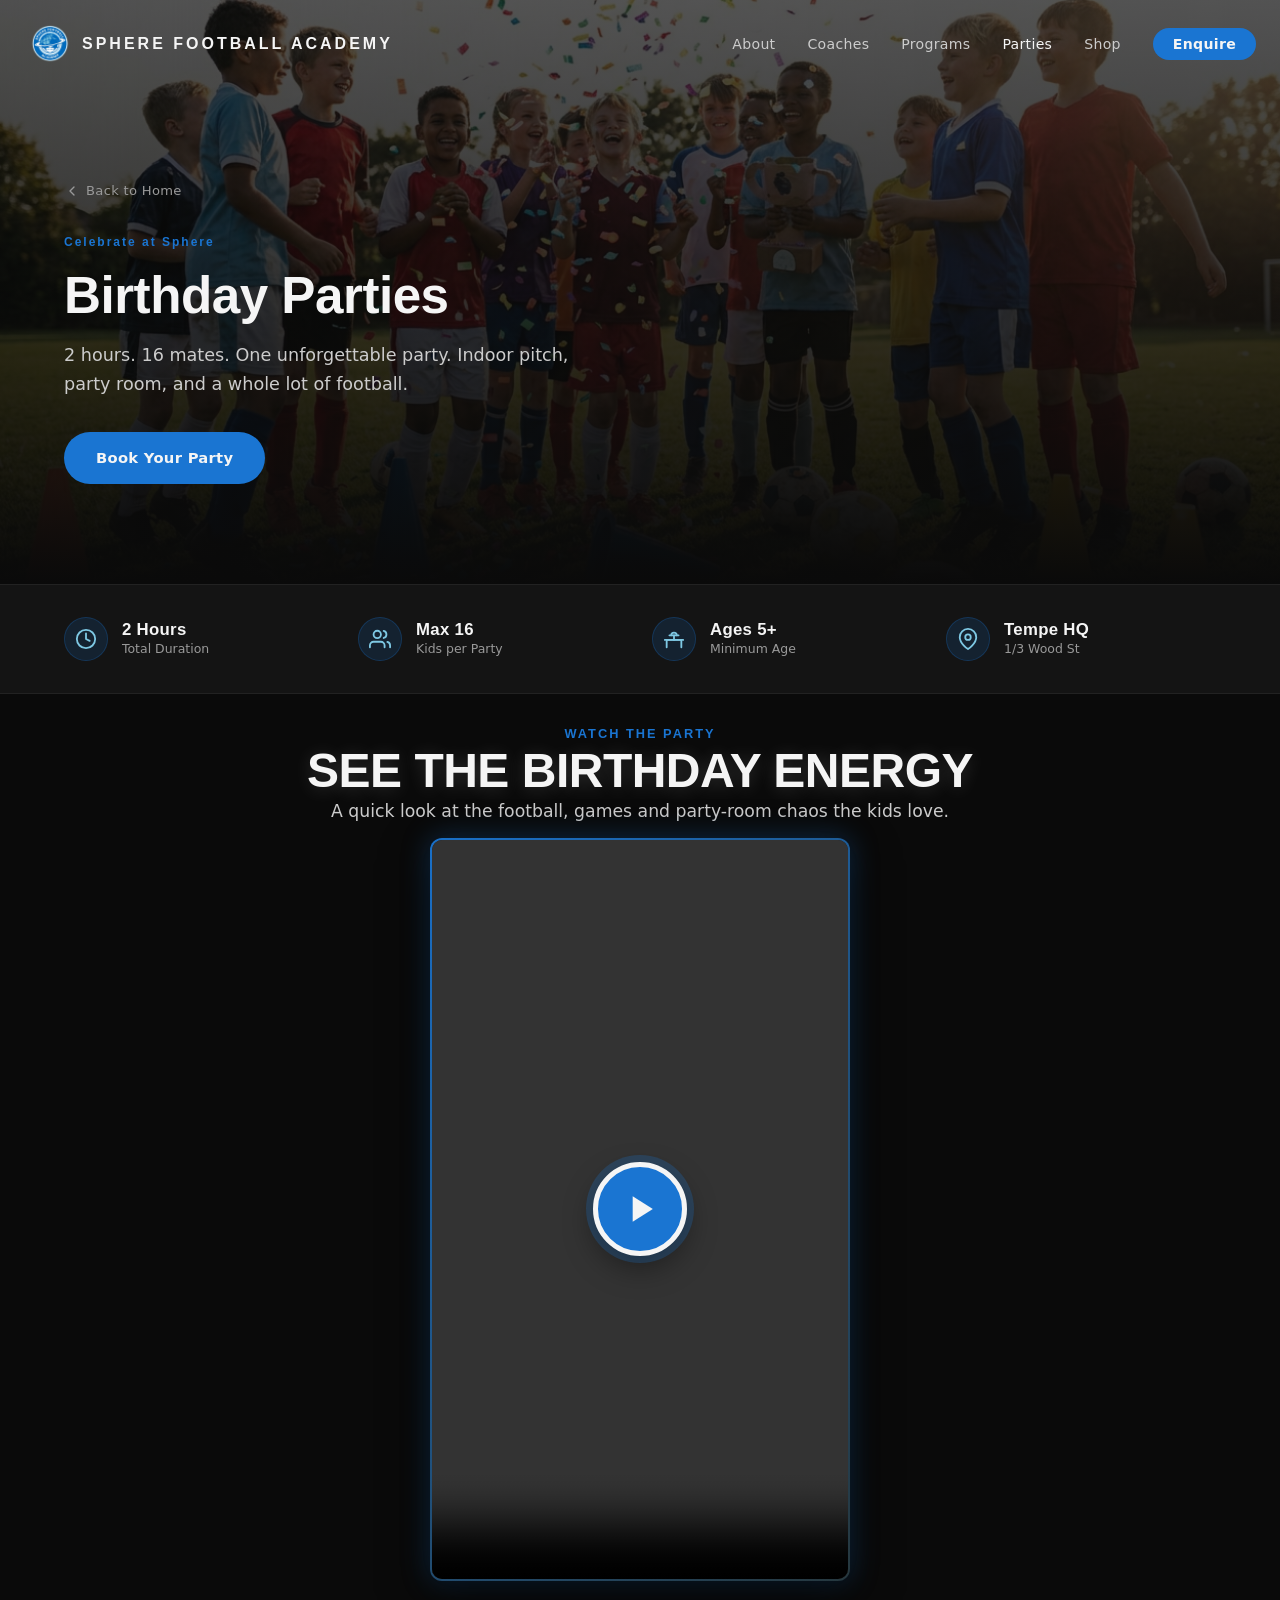
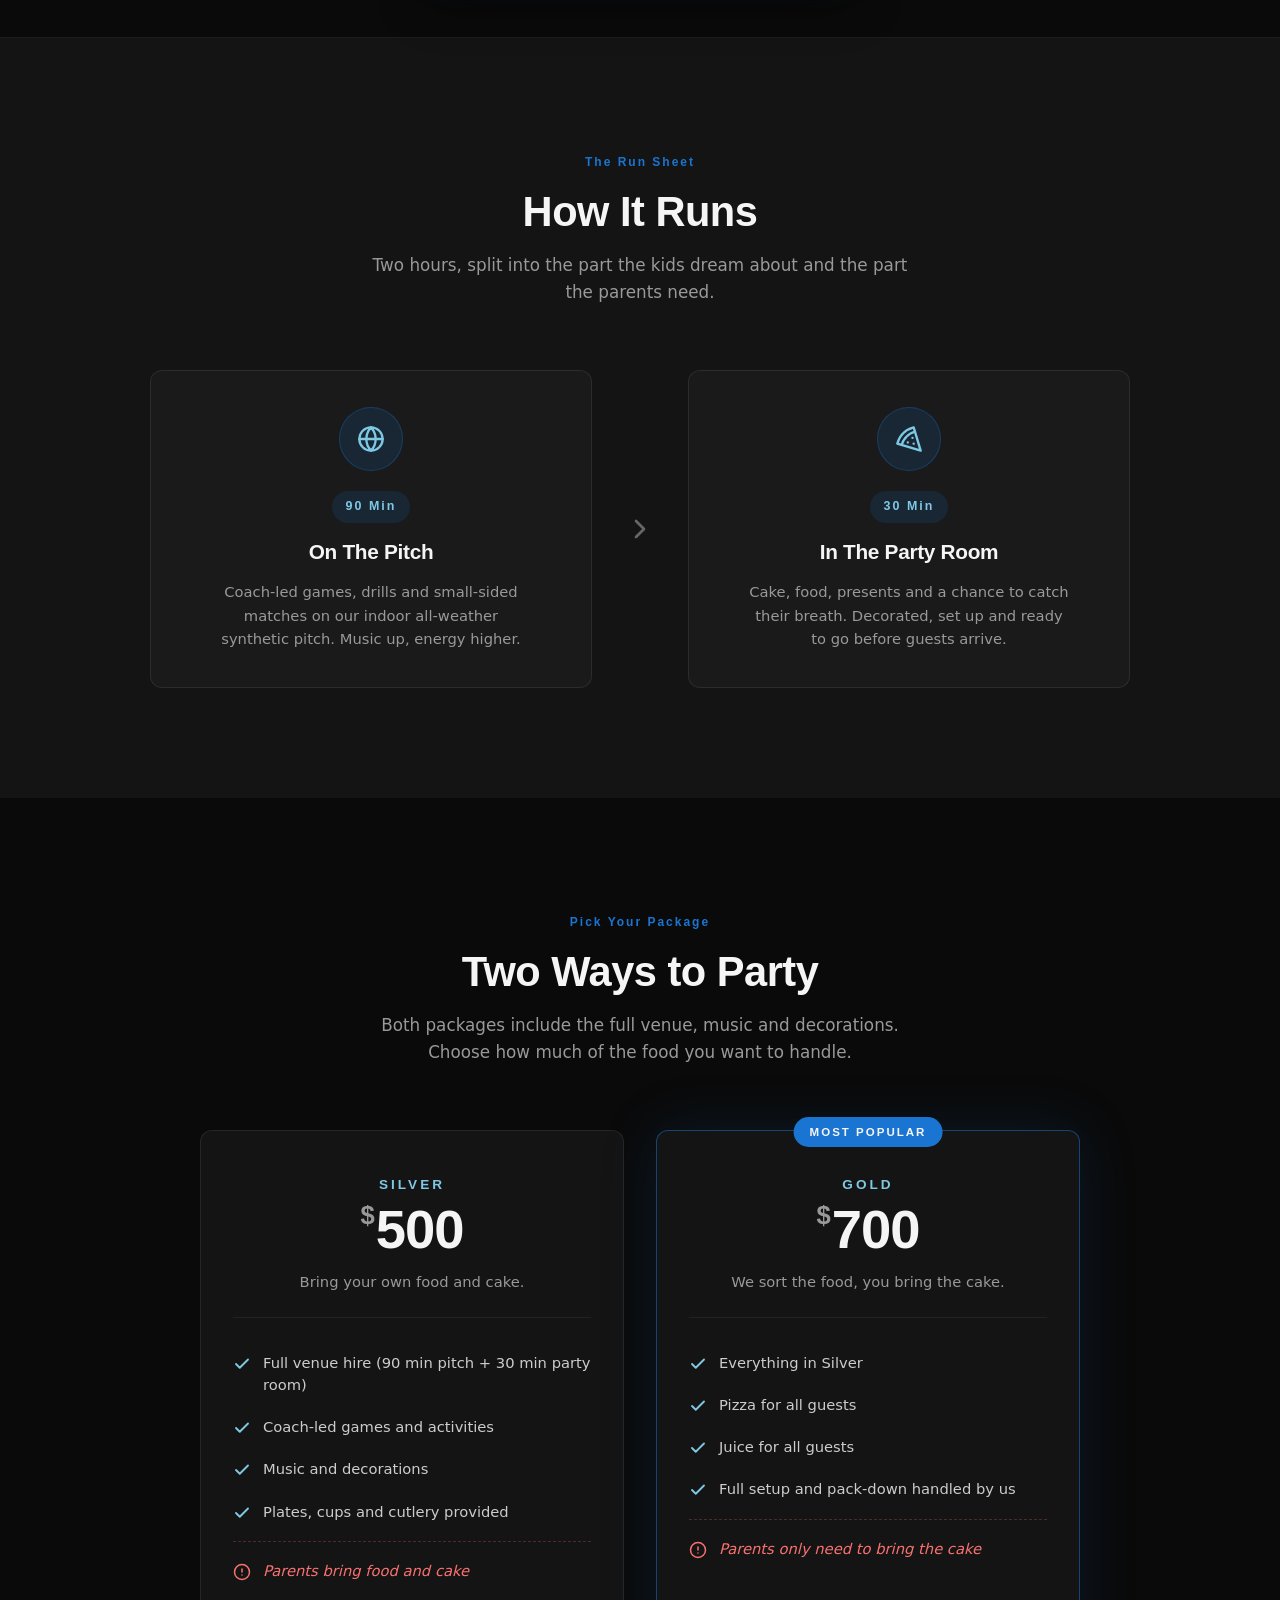
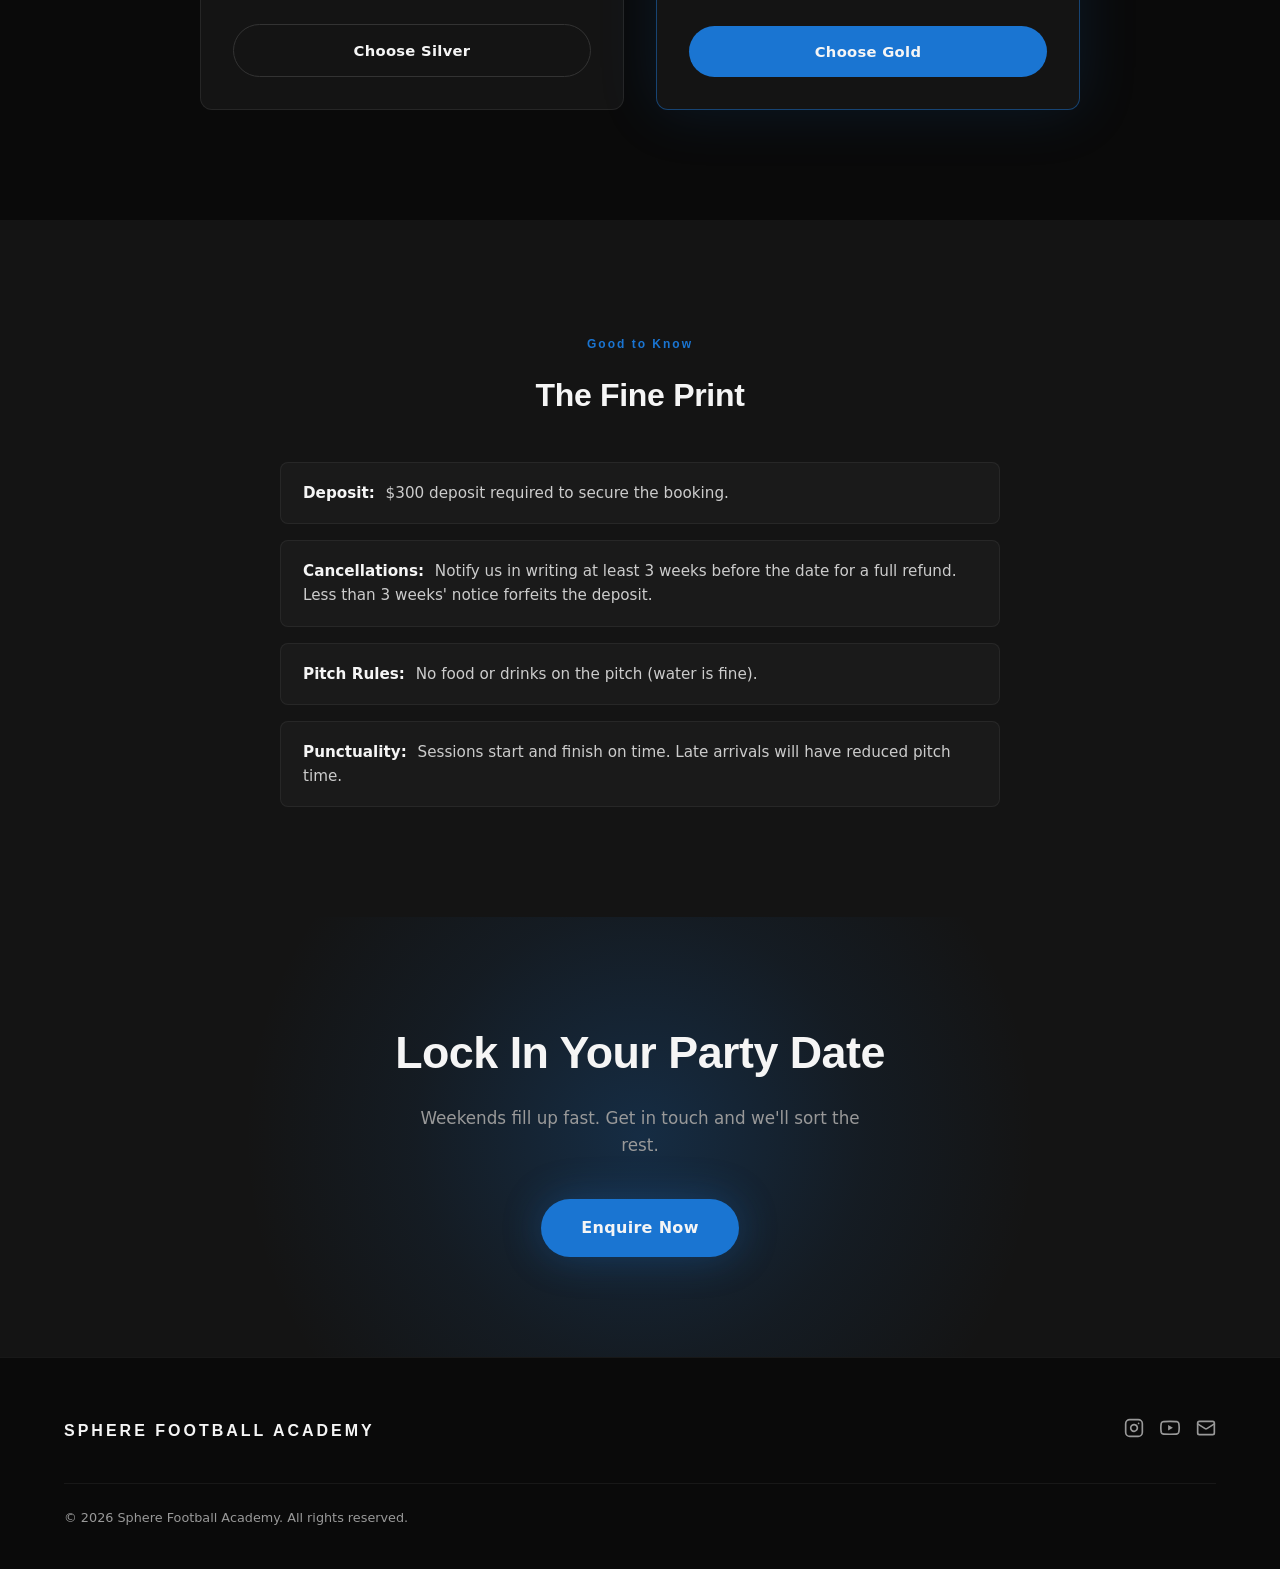
==== commit 89ed2b02: "deploy: lpuljic/sphere-football-academy-website@ab9ea4398723b508c84b3bf04a3165e89520c75b" ====
--- a/birthday.html
+++ b/birthday.html
@@ -3,6 +3,7 @@
 <head>
   <meta charset="UTF-8">
   <meta name="viewport" content="width=device-width, initial-scale=1.0, viewport-fit=cover">
+  <meta http-equiv="Content-Security-Policy" content="default-src 'self'; script-src 'self' 'unsafe-inline' https://cdn.jsdelivr.net; style-src 'self' 'unsafe-inline' https://fonts.googleapis.com; font-src 'self' https://fonts.gstatic.com; img-src 'self' data:; media-src 'self' https://videos.pexels.com; connect-src 'self' https://script.google.com https://script.googleusercontent.com; base-uri 'self'; form-action 'self'; object-src 'none'; upgrade-insecure-requests">
   <title>Football Birthday Parties Sydney | Tempe Indoor Pitch | Sphere Football</title>
   <meta name="description" content="Football-themed kids birthday parties at Sphere HQ in Tempe, Sydney. 2 hours of indoor pitch time, coach-led games, and a party room for up to 16 kids aged 5+. Silver and Gold packages.">
   <link rel="canonical" href="https://spherefootballacademy.com/birthday.html">
@@ -53,15 +54,15 @@
     <div class="nav-inner">
       <a href="index.html" class="nav-logo">
         <img src="logo.png" alt="Sphere Football Academy" class="nav-logo-img">
-        <span class="nav-logo-text">SPHERE FOOTBALL<br class="nav-logo-break">ACADEMY</span>
+        <span class="nav-logo-text">SPHERE FOOTBALL <br class="nav-logo-break">ACADEMY</span>
       </a>
       <ul class="nav-links">
         <li><a href="index.html#about">About</a></li>
         <li><a href="index.html#coaches">Coaches</a></li>
         <li><a href="index.html#services">Programs</a></li>
-        <li><a href="index.html#gallery">Gallery</a></li>
+        <li><a href="birthday.html" class="active">Parties</a></li>
         <li><a href="shop.html">Shop</a></li>
-        <li><a href="index.html#contact" class="nav-cta">Enquire Now</a></li>
+        <li><a href="index.html#contact" class="nav-cta">Enquire</a></li>
       </ul>
       <button class="nav-toggle" id="nav-toggle" aria-label="Toggle menu">
         <span></span>
@@ -77,14 +78,14 @@
     <div class="page-hero-overlay"></div>
     <div class="container">
       <div class="page-hero-content">
-        <a href="index.html#services" class="page-back">
+        <a href="index.html" class="page-back">
           <svg width="16" height="16" viewBox="0 0 24 24" fill="none" stroke="currentColor" stroke-width="2" stroke-linecap="round" stroke-linejoin="round"><polyline points="15 18 9 12 15 6"/></svg>
-          Back to Programs
+          Back to Home
         </a>
         <span class="label-tag">Celebrate at Sphere</span>
         <h1 class="page-hero-title">Birthday Parties</h1>
         <p class="page-hero-sub">2 hours. 16 mates. One unforgettable party. Indoor pitch, party room, and a whole lot of football.</p>
-        <a href="index.html?program=birthday#contact" class="btn btn-primary page-hero-cta">Book Your Party</a>
+        <a href="#packages" class="btn btn-primary page-hero-cta">Book Your Party</a>
       </div>
     </div>
   </section>
@@ -129,6 +130,28 @@
             <span class="fact-label">1/3 Wood St</span>
           </div>
         </div>
+      </div>
+    </div>
+  </section>
+
+  <!-- Party Video -->
+  <section class="section birthday-video-section" aria-labelledby="birthday-video-title">
+    <div class="container">
+      <div class="section-header reveal">
+        <span class="label-tag">Watch The Party</span>
+        <h2 class="section-title" id="birthday-video-title">See The Birthday Energy</h2>
+        <p class="section-sub">A quick look at the football, games and party-room chaos the kids love.</p>
+      </div>
+
+      <div class="birthday-video-card reveal">
+        <video class="birthday-video" controls preload="metadata" playsinline>
+          <source src="videos/party-advert-video.mp4" type="video/mp4">
+          <source src="videos/party-advert-vido.MP4" type="video/mp4">
+          Your browser does not support the video tag.
+        </video>
+        <span class="birthday-video-play" aria-hidden="true">
+          <svg width="44" height="44" viewBox="0 0 24 24" fill="currentColor" aria-hidden="true"><path d="M8 5v14l11-7z"/></svg>
+        </span>
       </div>
     </div>
   </section>
@@ -206,7 +229,7 @@
               Parents bring food and cake
             </li>
           </ul>
-          <a href="index.html?program=birthday-silver#contact" class="btn btn-outline btn-full">Choose Silver</a>
+          <a href="#birthday-booking" class="btn btn-outline btn-full" data-birthday-package="Silver">Choose Silver</a>
         </div>
 
         <div class="price-card price-card-featured">
@@ -238,8 +261,152 @@
               Parents only need to bring the cake
             </li>
           </ul>
-          <a href="index.html?program=birthday-gold#contact" class="btn btn-primary btn-full">Choose Gold</a>
-        </div>
+          <a href="#birthday-booking" class="btn btn-primary btn-full" data-birthday-package="Gold">Choose Gold</a>
+        </div>
+      </div>
+    </div>
+  </section>
+
+  <!-- Booking Enquiry -->
+  <section class="section birthday-booking-section" id="birthday-booking" hidden>
+    <div class="container">
+      <div class="birthday-booking-shell reveal">
+        <div class="birthday-booking-copy">
+          <span class="label-tag">Booking Enquiry</span>
+          <h2 class="birthday-booking-title">Tell us about the party.</h2>
+          <p class="birthday-booking-lead">Send your preferred date, time and package. We’ll check availability and contact you to lock it in.</p>
+          <ul class="birthday-booking-points">
+            <li><span class="register-point-icon">✓</span><span>90 minutes on the indoor pitch plus 30 minutes in the party room.</span></li>
+            <li><span class="register-point-icon">✓</span><span>Silver and Gold bookings both include the full venue, music and decorations.</span></li>
+            <li><span class="register-point-icon">✓</span><span>A $300 deposit secures the booking once availability is confirmed.</span></li>
+          </ul>
+        </div>
+
+        <section class="birthday-form-card" id="birthday-form-card">
+          <div class="register-form-head">
+            <h2>Birthday Party Enquiry</h2>
+            <p>Complete the form below and the Sphere team will contact you shortly to confirm availability.</p>
+          </div>
+
+          <div class="register-status" id="birthday-booking-status" role="status" aria-live="polite"></div>
+
+          <form class="form" id="birthday-booking-form" novalidate>
+            <div class="form-hp" aria-hidden="true" tabindex="-1">
+              <label for="birthday-website">Website</label>
+              <input type="text" id="birthday-website" name="website" autocomplete="off" tabindex="-1">
+            </div>
+
+            <div class="birthday-form-grid">
+              <div class="form-group">
+                <label for="birthday-parent-name">Parent Full Name</label>
+                <input type="text" id="birthday-parent-name" name="parentName" required autocomplete="name">
+                <p class="field-error" id="birthday-parent-name-error"></p>
+              </div>
+
+              <div class="form-group">
+                <label for="birthday-phone">Mobile Number</label>
+                <input type="tel" id="birthday-phone" name="phone" required autocomplete="tel" inputmode="tel" placeholder="0400 000 000">
+                <p class="field-error" id="birthday-phone-error"></p>
+              </div>
+
+              <div class="form-group">
+                <label for="birthday-email">Email Address</label>
+                <input type="email" id="birthday-email" name="email" required autocomplete="email" inputmode="email" placeholder="parent@example.com">
+                <p class="field-error" id="birthday-email-error"></p>
+              </div>
+
+              <div class="form-group">
+                <label for="birthday-child-name">Child Name</label>
+                <input type="text" id="birthday-child-name" name="childName" required autocomplete="given-name">
+                <p class="field-error" id="birthday-child-name-error"></p>
+              </div>
+
+              <div class="form-group">
+                <label for="birthday-child-age">Child Age</label>
+                <select id="birthday-child-age" name="childAge" required>
+                  <option value="" disabled selected>Select age</option>
+                  <option value="4">4</option>
+                  <option value="5">5</option>
+                  <option value="6">6</option>
+                  <option value="7">7</option>
+                  <option value="8">8</option>
+                  <option value="9">9</option>
+                  <option value="10">10</option>
+                  <option value="11">11</option>
+                  <option value="12">12</option>
+                  <option value="13">13</option>
+                  <option value="14">14</option>
+                  <option value="15">15</option>
+                  <option value="16">16</option>
+                </select>
+                <p class="field-error" id="birthday-child-age-error"></p>
+              </div>
+
+              <div class="form-group">
+                <label for="birthday-guest-count">Number of Children</label>
+                <select id="birthday-guest-count" name="guestCount" required>
+                  <option value="" disabled selected>Select number</option>
+                  <option value="1">1</option>
+                  <option value="2">2</option>
+                  <option value="3">3</option>
+                  <option value="4">4</option>
+                  <option value="5">5</option>
+                  <option value="6">6</option>
+                  <option value="7">7</option>
+                  <option value="8">8</option>
+                  <option value="9">9</option>
+                  <option value="10">10</option>
+                  <option value="11">11</option>
+                  <option value="12">12</option>
+                  <option value="13">13</option>
+                  <option value="14">14</option>
+                  <option value="15">15</option>
+                  <option value="16">16</option>
+                </select>
+                <p class="field-error" id="birthday-guest-count-error"></p>
+              </div>
+
+              <div class="form-group">
+                <label for="birthday-party-date">Preferred Party Date</label>
+                <input type="date" id="birthday-party-date" name="partyDate" required>
+                <p class="field-error" id="birthday-party-date-error"></p>
+              </div>
+
+              <div class="form-group">
+                <label for="birthday-party-time">Preferred Party Time</label>
+                <input type="time" id="birthday-party-time" name="partyTime" required>
+                <p class="field-error" id="birthday-party-time-error"></p>
+              </div>
+
+              <div class="form-group form-group-full">
+                <label for="birthday-package">Package Selection</label>
+                <select id="birthday-package" name="package" required>
+                  <option value="" disabled selected>Select package</option>
+                  <option value="Silver">Silver</option>
+                  <option value="Gold">Gold</option>
+                </select>
+                <p class="field-error" id="birthday-package-error"></p>
+              </div>
+
+              <div class="form-group form-group-full">
+                <label for="birthday-special-requests">Special Requests</label>
+                <textarea id="birthday-special-requests" name="specialRequests" rows="4" placeholder="Food allergies, guest notes, timing preferences or anything else we should know."></textarea>
+                <p class="field-error" id="birthday-special-requests-error"></p>
+              </div>
+
+              <div class="form-group form-group-full register-consent birthday-consent">
+                <input type="checkbox" id="birthday-terms" name="termsAccepted" required>
+                <label for="birthday-terms">I have read and accept the birthday party terms on this page, including the $300 deposit, cancellation policy, pitch rules and punctuality requirements.</label>
+                <p class="field-error" id="birthday-terms-error"></p>
+              </div>
+            </div>
+
+            <button type="submit" class="btn btn-primary btn-full birthday-submit" id="birthday-submit">
+              <span class="btn-spinner" aria-hidden="true"></span>
+              <span class="btn-label">Submit Birthday Enquiry</span>
+            </button>
+          </form>
+        </section>
       </div>
     </div>
   </section>
@@ -280,7 +447,7 @@
       <div class="cta-inner reveal">
         <h2 class="cta-title">Lock In Your Party Date</h2>
         <p class="cta-sub">Weekends fill up fast. Get in touch and we'll sort the rest.</p>
-        <a href="index.html?program=birthday#contact" class="btn btn-primary">Enquire Now</a>
+        <a href="#birthday-booking" class="btn btn-primary" data-birthday-open>Enquire Now</a>
       </div>
     </div>
   </section>
@@ -290,7 +457,7 @@
     <div class="container">
       <div class="footer-inner">
         <div class="footer-brand">
-          <span class="nav-logo">SPHERE</span>
+          <span class="nav-logo">SPHERE FOOTBALL ACADEMY</span>
         </div>
         <div class="footer-links">
           <a href="https://www.instagram.com/sphere.football/" target="_blank" rel="noopener" aria-label="Instagram">
--- a/style.css
+++ b/style.css
@@ -18,6 +18,7 @@
   --blue-dark: #0d4a8a;
   --accent: #1a75d2;
   --accent-dim: rgba(26, 117, 210, 0.15);
+  --hero-bottom-bleed: 0px;
   --radius: 12px;
   --radius-sm: 8px;
   --transition: 0.3s ease;
@@ -87,7 +88,7 @@
 }
 
 .nav-inner {
-  max-width: 1200px;
+  max-width: 1320px;
   margin: 0 auto;
   padding: 0 24px;
   display: flex;
@@ -177,7 +178,10 @@
 
 .hero {
   position: relative;
+  min-height: 100vh;
   min-height: 100svh;
+  min-height: calc(100svh + var(--hero-bottom-bleed));
+  padding-bottom: var(--hero-bottom-bleed);
   display: flex;
   align-items: center;
   justify-content: center;
@@ -212,6 +216,7 @@
 .hero-progress {
   position: absolute;
   bottom: 0;
+  bottom: var(--hero-bottom-bleed);
   left: 0;
   width: 100%;
   height: 3px;
@@ -309,14 +314,6 @@
   transform: translateY(0);
 }
 
-.hero-sub {
-  font-size: 1.1rem;
-  color: var(--grey-200);
-  max-width: 520px;
-  margin: 0 auto 40px;
-  line-height: 1.7;
-}
-
 @media (prefers-reduced-motion: reduce) {
   .hero-word,
   .hero-fade {
@@ -324,11 +321,17 @@
     transform: none;
     transition: none;
   }
+
+  .instagram-card,
+  .instagram-card img {
+    transition: none;
+  }
 }
 
 .hero-scroll {
   position: absolute;
   bottom: 40px;
+  bottom: calc(40px + var(--hero-bottom-bleed));
   left: 50%;
   transform: translateX(-50%);
   z-index: 2;
@@ -401,6 +404,14 @@
   justify-content: center;
 }
 
+.btn-primary[disabled] {
+  background: var(--grey-800);
+  color: var(--grey-400);
+  cursor: not-allowed;
+  pointer-events: none;
+  opacity: 0.6;
+}
+
 /* ---- Sections ---- */
 
 .section {
@@ -416,13 +427,8 @@
 }
 
 .section-blue .section-title,
-.section-blue .lead,
 .section-blue p {
   color: var(--white);
-}
-
-.section-blue .lead {
-  opacity: 0.95;
 }
 
 .section-blue p {
@@ -466,38 +472,9 @@
   line-height: 1.15;
 }
 
-/* Highlighter accent: a thick blue bar sitting behind the bottom of the title
-   text. Blue on dark/default sections, white on blue sections.
-   box-decoration-break: clone re-applies the gradient per line so the bar
-   sits under each wrapped line instead of slicing through the middle one. */
-.section-header .section-title,
-.section-label .section-title {
-  display: inline;
-  padding: 0 10px;
-  background-image: linear-gradient(transparent 76%, var(--blue) 76%);
-  background-repeat: no-repeat;
-  background-size: 100% 100%;
-  -webkit-box-decoration-break: clone;
-  box-decoration-break: clone;
-}
-
-.section-blue .section-header .section-title,
-.section-blue .section-label .section-title {
-  background-image: linear-gradient(transparent 76%, var(--white) 76%);
-}
-
 .section-sub {
   color: var(--grey-400);
   font-size: 1.05rem;
-}
-
-.lead {
-  font-size: 1.35rem;
-  color: var(--grey-200);
-  margin-bottom: 40px;
-  line-height: 1.7;
-  font-weight: 500;
-  letter-spacing: -0.2px;
 }
 
 .section-body p {
@@ -523,6 +500,13 @@
   box-shadow: 0 8px 32px rgba(0, 0, 0, 0.12);
   border-radius: var(--radius);
   padding: 36px 32px;
+  transition: border-color var(--transition), box-shadow var(--transition), transform var(--transition);
+}
+
+.value:hover {
+  border-color: rgba(126, 200, 227, 0.5);
+  box-shadow: 0 18px 46px rgba(0, 0, 0, 0.18), 0 0 34px rgba(26, 117, 210, 0.2);
+  transform: translateY(-3px);
 }
 
 .value-heading {
@@ -544,6 +528,15 @@
   letter-spacing: -2px;
   pointer-events: none;
   user-select: none;
+  transition: color var(--transition), text-shadow var(--transition), transform var(--transition);
+}
+
+.value:hover .value-num {
+  color: rgba(126, 200, 227, 0.78);
+  text-shadow:
+    0 0 12px rgba(126, 200, 227, 0.52),
+    0 0 34px rgba(26, 117, 210, 0.34);
+  transform: translate(-5px, -5px) scale(1.1);
 }
 
 .value-title {
@@ -562,9 +555,48 @@
 
 /* ---- About Body ---- */
 
+.about-story {
+  display: grid;
+  grid-template-columns: minmax(0, 0.94fr) minmax(320px, 1.06fr);
+  gap: 42px;
+  align-items: center;
+  margin-bottom: 56px;
+}
+
+.about-story-copy {
+  max-width: 560px;
+}
+
+.about-eyebrow {
+  display: inline-flex;
+  align-items: center;
+  width: fit-content;
+  margin-bottom: 18px;
+  padding: 6px 11px;
+  border: 1px solid rgba(214, 189, 120, 0.42);
+  border-radius: 999px;
+  background: rgba(18, 18, 18, 0.18);
+  color: #f0d898;
+  font-size: 0.72rem;
+  font-weight: 800;
+  letter-spacing: 1.4px;
+  text-transform: uppercase;
+}
+
+.about-lede {
+  max-width: 520px;
+  color: var(--white);
+  font-family: 'Montserrat', sans-serif;
+  font-size: clamp(1.45rem, 3vw, 2.35rem);
+  font-weight: 900;
+  line-height: 1.08;
+  letter-spacing: -1px;
+  margin-bottom: 22px;
+}
+
 .about-body {
-  max-width: 720px;
-  margin: 0 auto 48px;
+  max-width: 560px;
+  margin: 0;
   text-align: left;
 }
 
@@ -577,6 +609,50 @@
 
 .about-body p:last-child {
   margin-bottom: 0;
+}
+
+.about-media-grid {
+  position: relative;
+  display: grid;
+  grid-template-columns: 1fr;
+  justify-self: end;
+  width: min(100%, 460px);
+  min-height: 520px;
+}
+
+.about-media-card {
+  position: relative;
+  overflow: hidden;
+  min-height: 0;
+  margin: 0;
+  border: 1px solid rgba(255, 255, 255, 0.18);
+  border-radius: 24px;
+  background: rgba(255, 255, 255, 0.08);
+  box-shadow: 0 24px 58px rgba(0, 0, 0, 0.24);
+}
+
+.about-media-card::after {
+  content: '';
+  position: absolute;
+  inset: 0;
+  background:
+    linear-gradient(180deg, transparent 42%, rgba(3, 9, 18, 0.56)),
+    linear-gradient(120deg, rgba(26, 117, 210, 0.16), transparent 46%, rgba(214, 189, 120, 0.12));
+  pointer-events: none;
+}
+
+.about-media-card-main {
+  min-height: 520px;
+}
+
+.about-media-card img {
+  display: block;
+  width: 100%;
+  height: 100%;
+  min-height: 100%;
+  object-fit: cover;
+  object-position: center 34%;
+  transform: scale(1.01);
 }
 
 /* ---- Service Cards ---- */
@@ -645,93 +721,234 @@
 
 /* ---- Coaches ---- */
 
+#coaches {
+  position: relative;
+  overflow: hidden;
+  isolation: isolate;
+  padding: 88px 0;
+  background:
+    radial-gradient(circle at 50% -8%, rgba(255, 255, 255, 0.18), transparent 24%),
+    radial-gradient(circle at 50% 0%, rgba(126, 200, 227, 0.18), transparent 32%),
+    radial-gradient(circle at 25% 24%, rgba(26, 117, 210, 0.16), transparent 28%),
+    linear-gradient(180deg, #07101f 0%, #0a0f19 58%, #080b10 100%);
+}
+
+#coaches::before {
+  content: '';
+  position: absolute;
+  inset: 22px clamp(18px, 4vw, 54px);
+  z-index: 0;
+  pointer-events: none;
+  opacity: 0.36;
+  background-image: url("data:image/svg+xml,%3Csvg viewBox='0 0 1200 640' xmlns='http://www.w3.org/2000/svg'%3E%3Cg fill='none' stroke='%237ec8e3' stroke-width='2' stroke-opacity='.46'%3E%3Crect x='18' y='18' width='1164' height='604'/%3E%3Cpath d='M600 18v604'/%3E%3Ccircle cx='600' cy='320' r='78'/%3E%3Ccircle cx='600' cy='320' r='3' fill='%237ec8e3' stroke='none' fill-opacity='.46'/%3E%3Cpath d='M18 150h150v340H18M18 250h52v140H18M168 244a112 112 0 0 1 0 152M1182 150h-150v340h150M1182 250h-52v140h52M1032 244a112 112 0 0 0 0 152'/%3E%3Ccircle cx='120' cy='320' r='3' fill='%237ec8e3' stroke='none' fill-opacity='.46'/%3E%3Ccircle cx='1080' cy='320' r='3' fill='%237ec8e3' stroke='none' fill-opacity='.46'/%3E%3Cpath d='M18 42a24 24 0 0 0 24-24M1158 18a24 24 0 0 0 24 24M42 622a24 24 0 0 0-24-24M1182 598a24 24 0 0 0-24 24'/%3E%3C/g%3E%3C/svg%3E");
+  background-position: center;
+  background-repeat: no-repeat;
+  background-size: 100% 100%;
+}
+
+#coaches::after {
+  content: '';
+  position: absolute;
+  top: -90px;
+  left: 50%;
+  z-index: 0;
+  pointer-events: none;
+  width: min(900px, 86vw);
+  height: 260px;
+  transform: translateX(-50%);
+  background:
+    radial-gradient(circle at 15% 28%, rgba(255, 255, 255, 0.75), transparent 9%),
+    radial-gradient(circle at 50% 20%, rgba(255, 255, 255, 0.65), transparent 8%),
+    radial-gradient(circle at 85% 28%, rgba(255, 255, 255, 0.75), transparent 9%);
+  filter: blur(18px);
+  opacity: 0.32;
+}
+
+#coaches .container {
+  position: relative;
+  z-index: 1;
+}
+
+#coaches .section-header {
+  max-width: 720px;
+  margin-bottom: 44px;
+}
+
+#coaches .section-title {
+  font-size: clamp(1.9rem, 4.2vw, 3.15rem);
+  line-height: 0.95;
+  letter-spacing: -1px;
+  text-transform: uppercase;
+  text-shadow: 0 16px 38px rgba(0, 0, 0, 0.45);
+}
+
+#coaches .section-sub {
+  max-width: 560px;
+  margin: 0 auto;
+  color: rgba(245, 245, 245, 0.72);
+}
+
 .coaches-grid {
   display: grid;
   grid-template-columns: repeat(2, minmax(0, 1fr));
   gap: 24px;
-  max-width: 860px;
+  max-width: 820px;
   margin: 0 auto;
 }
 
 .coach-card {
-  background: var(--dark);
-  border: 1px solid rgba(255, 255, 255, 0.06);
-  border-radius: var(--radius);
-  padding: 40px 32px;
-  text-align: center;
-  transition: all var(--transition);
+  position: relative;
+  overflow: hidden;
+  display: flex;
+  flex-direction: column;
+  min-height: 100%;
+  padding: 12px;
+  text-align: left;
+  background:
+    linear-gradient(180deg, rgba(16, 31, 58, 0.88), rgba(7, 12, 22, 0.96)),
+    var(--dark);
+  border: 1px solid rgba(255, 255, 255, 0.18);
+  border-radius: 18px;
+  box-shadow: 0 20px 48px rgba(0, 0, 0, 0.34), inset 0 1px 0 rgba(255, 255, 255, 0.08);
+  transition: transform var(--transition), border-color var(--transition), box-shadow var(--transition);
+}
+
+.coach-card::before {
+  content: '';
+  position: absolute;
+  inset: 1px;
+  pointer-events: none;
+  border-radius: 16px;
+  background: linear-gradient(135deg, rgba(126, 200, 227, 0.24), transparent 30%, rgba(161, 98, 7, 0.16));
+  opacity: 0.75;
 }
 
 .coach-card:hover {
-  border-color: rgba(26, 117, 210, 0.3);
+  border-color: rgba(126, 200, 227, 0.45);
   transform: translateY(-4px);
+  box-shadow: 0 30px 72px rgba(0, 0, 0, 0.44), 0 0 30px rgba(26, 117, 210, 0.14);
 }
 
 .coach-card.expanded {
-  border-color: rgba(26, 117, 210, 0.3);
+  border-color: rgba(126, 200, 227, 0.45);
 }
 
 .coach-card.expanded:hover {
   transform: none;
 }
 
+.coach-summary {
+  position: relative;
+  z-index: 1;
+  display: flex;
+  flex: 1;
+  flex-direction: column;
+}
+
+.coach-photo-wrap {
+  position: relative;
+  overflow: hidden;
+  min-height: 188px;
+  margin-bottom: 16px;
+  border-radius: 14px;
+  background:
+    radial-gradient(circle at 50% 18%, rgba(26, 117, 210, 0.68), transparent 44%),
+    linear-gradient(180deg, rgba(126, 200, 227, 0.16), rgba(10, 10, 10, 0.22));
+}
+
+.coach-photo-wrap::after {
+  content: '';
+  position: absolute;
+  inset: 0;
+  background:
+    linear-gradient(180deg, transparent 45%, rgba(7, 12, 22, 0.7) 86%),
+    linear-gradient(90deg, rgba(26, 117, 210, 0.28), transparent 34%, rgba(126, 200, 227, 0.16));
+  mix-blend-mode: screen;
+}
+
 .coach-avatar {
- width: 110px;
- height: 110px;
- border-radius: var(--radius);
- background: var(--blue);
- color: var(--white);
- font-family: 'Montserrat', sans-serif;
- font-weight: 800;
- font-size: 1.3rem;
- display: flex;
- align-items: center;
- justify-content: center;
- margin: 0 auto 20px;
- object-fit: cover;
+  display: block;
+  width: 100%;
+  height: 218px;
+  border-radius: 0;
+  object-fit: cover;
+  object-position: center 18%;
+  filter: grayscale(0.28) saturate(0.95) contrast(1.08);
+}
+
+#coach-js .coach-avatar {
+  object-position: center 36%;
+}
+
+#coach-jl .coach-avatar {
+  object-position: center 56%;
+}
+
+.coach-copy {
+  flex: 1;
 }
 
 .coach-name {
   font-family: 'Montserrat', sans-serif;
-  font-weight: 700;
-  font-size: 1.15rem;
-  color: var(--white);
-  margin-bottom: 4px;
+  font-weight: 900;
+  font-size: clamp(1.35rem, 2.2vw, 1.78rem);
+  color: var(--white);
+  margin-bottom: 14px;
+  text-align: center;
+  letter-spacing: -0.8px;
+  line-height: 1;
+  text-transform: uppercase;
 }
 
 .coach-role {
-  font-size: 0.82rem;
-  color: var(--blue-light);
+  display: flex;
+  align-items: center;
+  justify-content: center;
+  width: fit-content;
+  padding: 5px 10px;
+  border-radius: 999px;
+  background: linear-gradient(180deg, #d6bd78, #a78335);
+  color: #121212;
+  box-shadow: 0 8px 20px rgba(0, 0, 0, 0.26);
+  font-size: 0.72rem;
   text-transform: uppercase;
-  letter-spacing: 1px;
-  font-weight: 600;
-  margin-bottom: 16px;
+  letter-spacing: 0.7px;
+  font-weight: 800;
+  margin: 0 auto 12px;
 }
 
 .coach-bio {
-  color: var(--grey-400);
-  font-size: 0.92rem;
+  color: rgba(245, 245, 245, 0.82);
+  font-size: 0.86rem;
   line-height: 1.6;
+  margin-top: 14px;
 }
 
 .coach-toggle {
   display: inline-flex;
   align-items: center;
-  gap: 6px;
+  align-self: center;
+  justify-content: center;
+  gap: 8px;
+  width: fit-content;
+  min-height: 44px;
   margin-top: 16px;
-  padding: 0;
-  background: none;
+  padding: 10px 14px;
+  background: linear-gradient(180deg, #d8c080, #b28d3d);
   border: none;
-  color: var(--blue-light);
-  font-size: 0.82rem;
-  font-weight: 600;
-  letter-spacing: 0.5px;
+  border-radius: 10px;
+  color: #111827;
+  font-size: 0.86rem;
+  font-weight: 800;
+  letter-spacing: 0.2px;
   cursor: pointer;
-  transition: color var(--transition);
+  transition: color var(--transition), transform var(--transition), box-shadow var(--transition);
 }
 
 .coach-toggle:hover {
-  color: var(--white);
+  color: #050505;
+  transform: translateY(-2px);
+  box-shadow: 0 12px 28px rgba(0, 0, 0, 0.28);
 }
 
 .coach-toggle-icon {
@@ -747,6 +964,8 @@
 }
 
 .coach-detail {
+  position: relative;
+  z-index: 1;
   display: grid;
   grid-template-rows: 0fr;
   transition: grid-template-rows 0.4s ease;
@@ -769,13 +988,20 @@
   display: flex;
   flex-wrap: wrap;
   gap: 8px;
-  justify-content: center;
+  justify-content: flex-start;
   padding-top: 20px;
   opacity: 0;
   transform: translateY(8px);
   transition: opacity 0.3s ease 0.1s, transform 0.3s ease 0.1s;
 }
 
+.coach-career-feature {
+  justify-content: center;
+  padding-top: 0;
+  opacity: 1;
+  transform: none;
+}
+
 .coach-career + .coach-career {
   padding-top: 10px;
   transition-delay: 0.2s;
@@ -787,33 +1013,36 @@
 }
 
 .coach-tag {
-  display: inline-block;
-  padding: 4px 12px;
-  font-size: 0.75rem;
-  font-weight: 600;
-  letter-spacing: 0.5px;
+  display: inline-flex;
+  align-items: center;
+  min-height: 21px;
+  padding: 2px 7px;
+  font-size: 0.64rem;
+  font-weight: 800;
+  letter-spacing: 0.4px;
   border-radius: 100px;
-  background: var(--accent-dim);
-  color: var(--blue-light);
-  border: 1px solid rgba(26, 117, 210, 0.25);
+  background: rgba(26, 117, 210, 0.86);
+  color: var(--white);
+  border: 1px solid rgba(126, 200, 227, 0.22);
+  text-transform: uppercase;
 }
 
 .coach-tag-logo {
-  width: 16px;
-  height: 16px;
+  width: 12px;
+  height: 12px;
   object-fit: contain;
   vertical-align: -2px;
-  margin-right: 4px;
+  margin-right: 3px;
 }
 
 .coach-tag-intl {
-  background: rgba(255, 255, 255, 0.06);
-  color: var(--grey-200);
-  border-color: rgba(255, 255, 255, 0.1);
+  background: rgba(255, 255, 255, 0.08);
+  color: rgba(245, 245, 245, 0.86);
+  border-color: rgba(255, 255, 255, 0.14);
 }
 
 .coach-detail-bio {
-  color: var(--grey-400);
+  color: rgba(245, 245, 245, 0.72);
   font-size: 0.88rem;
   line-height: 1.7;
   padding-top: 16px;
@@ -978,6 +1207,13 @@
   margin-bottom: 28px;
 }
 
+.program-cta-note {
+  color: var(--grey-400);
+  font-size: 0.82rem;
+  line-height: 1.6;
+  margin-top: 16px;
+}
+
 .program-cta-links {
   display: flex;
   flex-direction: column;
@@ -1141,6 +1377,84 @@
   justify-content: center;
 }
 
+/* Birthday video */
+
+.birthday-video-section {
+  background: var(--black);
+  padding-top: 26px;
+  padding-bottom: 56px;
+  border-bottom: 1px solid rgba(255, 255, 255, 0.08);
+}
+
+.birthday-video-section .section-header {
+  max-width: 760px;
+  margin-bottom: 12px;
+}
+
+.birthday-video-section .label-tag {
+  margin-bottom: 4px;
+  color: var(--blue);
+  font-size: 0.8rem;
+  text-transform: uppercase;
+}
+
+.birthday-video-section .section-title {
+  margin-bottom: 4px;
+  font-size: clamp(2rem, 4vw, 3rem);
+  line-height: 0.95;
+  text-transform: uppercase;
+  text-shadow: 0 2px 18px rgba(255, 255, 255, 0.16);
+}
+
+.birthday-video-section .section-sub {
+  color: var(--grey-200);
+  font-size: 1.08rem;
+}
+
+.birthday-video-card {
+  position: relative;
+  max-width: 420px;
+  margin: 0 auto;
+  padding: 2px;
+  border-radius: var(--radius);
+  background: linear-gradient(135deg, rgba(26, 117, 210, 0.95), rgba(126, 200, 227, 0.24));
+  box-shadow: 0 18px 48px rgba(0, 0, 0, 0.55), 0 0 28px rgba(26, 117, 210, 0.35);
+}
+
+.birthday-video {
+  display: block;
+  width: 100%;
+  aspect-ratio: 9 / 16;
+  object-fit: contain;
+  border-radius: calc(var(--radius) - 2px);
+  background: radial-gradient(circle at center, rgba(26, 117, 210, 0.16), var(--dark) 58%);
+}
+
+.birthday-video-play {
+  position: absolute;
+  top: 50%;
+  left: 50%;
+  width: 94px;
+  height: 94px;
+  transform: translate(-50%, -50%);
+  border-radius: 50%;
+  background: var(--blue);
+  border: 5px solid var(--white);
+  color: var(--white);
+  display: flex;
+  align-items: center;
+  justify-content: center;
+  pointer-events: none;
+  box-shadow: 0 0 0 7px rgba(26, 117, 210, 0.24), 0 12px 30px rgba(0, 0, 0, 0.4);
+}
+
+.birthday-video-card:focus-within .birthday-video-play,
+.birthday-video-card:hover .birthday-video-play {
+  opacity: 0;
+  transform: translate(-50%, -50%) scale(0.92);
+  transition: opacity var(--transition), transform var(--transition);
+}
+
 /* Pricing */
 
 .pricing {
@@ -1265,6 +1579,144 @@
   color: #f87171 !important;
 }
 
+/* Birthday booking */
+
+.birthday-booking-section {
+  position: relative;
+  background:
+    radial-gradient(circle at 18% 18%, rgba(26, 117, 210, 0.18), transparent 30%),
+    var(--black);
+}
+
+.birthday-booking-section[hidden] {
+  display: none;
+}
+
+.birthday-booking-shell {
+  display: grid;
+  grid-template-columns: minmax(0, 0.72fr) minmax(0, 1.28fr);
+  gap: 36px;
+  align-items: start;
+}
+
+.birthday-booking-copy,
+.birthday-form-card {
+  background: rgba(20, 20, 20, 0.92);
+  border: 1px solid rgba(255, 255, 255, 0.08);
+  border-radius: 24px;
+  box-shadow: 0 24px 80px rgba(0, 0, 0, 0.24);
+}
+
+.birthday-booking-copy {
+  position: sticky;
+  top: 112px;
+  padding: 32px;
+}
+
+.birthday-booking-title {
+  font-family: 'Montserrat', sans-serif;
+  font-weight: 900;
+  font-size: clamp(2rem, 4vw, 3.4rem);
+  line-height: 1;
+  letter-spacing: -1px;
+  color: var(--white);
+  margin: 14px 0 18px;
+}
+
+.birthday-booking-lead {
+  color: var(--grey-400);
+  font-size: 1rem;
+  line-height: 1.75;
+}
+
+.birthday-booking-points {
+  list-style: none;
+  display: grid;
+  gap: 14px;
+  margin: 24px 0 0;
+  padding: 0;
+}
+
+.birthday-booking-points li {
+  display: flex;
+  gap: 12px;
+  align-items: flex-start;
+  color: var(--grey-200);
+  line-height: 1.6;
+}
+
+.birthday-form-card {
+  padding: 34px;
+}
+
+.birthday-form-grid {
+  display: grid;
+  grid-template-columns: 1fr 1fr;
+  gap: 20px;
+}
+
+.birthday-form-grid .form-group-full {
+  grid-column: 1 / -1;
+}
+
+.field-error {
+  min-height: 1.2em;
+  color: #fecaca;
+  font-size: 0.8rem;
+  line-height: 1.45;
+}
+
+.form-group.has-error input,
+.form-group.has-error select,
+.form-group.has-error textarea {
+  border-color: rgba(248, 113, 113, 0.82);
+  box-shadow: 0 0 0 3px rgba(248, 113, 113, 0.1);
+}
+
+.form-group input:focus,
+.form-group select:focus,
+.form-group textarea:focus {
+  box-shadow: 0 0 0 3px rgba(26, 117, 210, 0.16);
+}
+
+.birthday-consent {
+  display: grid;
+  grid-template-columns: auto 1fr;
+  gap: 0 12px;
+}
+
+.birthday-consent .field-error {
+  grid-column: 2;
+}
+
+.birthday-submit {
+  margin-top: 4px;
+}
+
+.birthday-submit[disabled] {
+  opacity: 0.72;
+  cursor: not-allowed;
+  transform: none;
+}
+
+.btn-spinner {
+  display: none;
+  width: 16px;
+  height: 16px;
+  border: 2px solid rgba(255, 255, 255, 0.42);
+  border-top-color: var(--white);
+  border-radius: 50%;
+  animation: birthdaySpin 0.75s linear infinite;
+}
+
+.birthday-submit.is-loading .btn-spinner {
+  display: inline-block;
+}
+
+@keyframes birthdaySpin {
+  to { transform: rotate(360deg); }
+}
+
 /* Fine print */
 
 .fine-print {
@@ -1334,6 +1786,21 @@
     padding: 24px 0;
   }
 
+  .birthday-video-section {
+    padding-top: 44px;
+  }
+
+  .birthday-video-play {
+    width: 68px;
+    height: 68px;
+    border-width: 4px;
+  }
+
+  .birthday-video-play svg {
+    width: 32px;
+    height: 32px;
+  }
+
   .facts-grid {
     grid-template-columns: repeat(2, minmax(0, 1fr));
     gap: 20px 12px;
@@ -1394,7 +1861,8 @@
 }
 
 .step:hover {
-  border-color: rgba(26, 117, 210, 0.3);
+  border-color: rgba(126, 200, 227, 0.5);
+  box-shadow: 0 18px 46px rgba(0, 0, 0, 0.18), 0 0 34px rgba(26, 117, 210, 0.2);
   transform: translateY(-4px);
 }
 
@@ -1404,15 +1872,27 @@
   right: 24px;
   font-family: 'Montserrat', sans-serif;
   font-weight: 900;
-  font-size: 5rem;
+  font-size: 4.55rem;
   line-height: 1;
   color: rgba(255, 255, 255, 0.04);
   letter-spacing: -2px;
   pointer-events: none;
   user-select: none;
+  transition: color var(--transition), text-shadow var(--transition), transform var(--transition);
+}
+
+.step:hover .step-ghost {
+  color: rgba(126, 200, 227, 0.78);
+  text-shadow:
+    0 0 12px rgba(126, 200, 227, 0.52),
+    0 0 34px rgba(26, 117, 210, 0.34);
+  transform: translate(-5px, -5px) scale(1.1);
 }
 
 .step-title {
+  position: relative;
+  z-index: 1;
+  max-width: calc(100% - 96px);
   font-family: 'Montserrat', sans-serif;
   font-weight: 700;
   font-size: 1.15rem;
@@ -1421,6 +1901,8 @@
 }
 
 .step-text {
+  position: relative;
+  z-index: 1;
   color: var(--grey-400);
   font-size: 0.95rem;
   line-height: 1.7;
@@ -1470,6 +1952,14 @@
   margin-right: auto;
 }
 
+.cta-actions {
+  display: flex;
+  flex-wrap: wrap;
+  align-items: center;
+  justify-content: center;
+  gap: 14px;
+}
+
 .cta-banner .btn-primary {
   background: var(--blue);
   color: var(--white);
@@ -1484,60 +1974,200 @@
   box-shadow: 0 0 60px rgba(126, 200, 227, 0.4);
 }
 
-/* ---- Gallery ---- */
-
-.gallery-grid {
+/* ---- Instagram ---- */
+
+.instagram-section {
+  position: relative;
+  overflow: hidden;
+  background:
+    radial-gradient(circle at 76% 42%, rgba(26, 117, 210, 0.28), transparent 34%),
+    linear-gradient(180deg, rgba(10, 10, 10, 0) 0%, rgba(20, 20, 20, 0.72) 48%, rgba(10, 10, 10, 0) 100%);
+}
+
+.instagram-section::before {
+  content: '';
+  position: absolute;
+  left: 0;
+  right: 0;
+  bottom: 0;
+  height: 42%;
+  pointer-events: none;
+  opacity: 0.22;
+  background-image:
+    repeating-linear-gradient(84deg, transparent 0 18px, rgba(126, 200, 227, 0.2) 19px, transparent 20px),
+    linear-gradient(180deg, transparent, rgba(26, 117, 210, 0.14));
+  -webkit-mask-image: linear-gradient(180deg, transparent 0%, black 44%, black 100%);
+  mask-image: linear-gradient(180deg, transparent 0%, black 44%, black 100%);
+}
+
+.instagram-showcase {
+  position: relative;
   display: grid;
-  grid-template-columns: repeat(3, 1fr);
-  gap: 16px;
-}
-
-.gallery-item {
+  grid-template-columns: minmax(280px, 0.78fr) minmax(0, 1.42fr);
+  gap: clamp(36px, 6vw, 84px);
+  align-items: center;
+}
+
+.instagram-copy {
+  max-width: 420px;
+}
+
+.instagram-copy .section-title {
+  font-size: clamp(2.4rem, 6vw, 5.4rem);
+  letter-spacing: -2px;
+  margin-bottom: 18px;
+}
+
+.instagram-copy .section-sub {
+  max-width: 360px;
+  font-size: clamp(1rem, 1.8vw, 1.35rem);
+  line-height: 1.55;
+  margin-bottom: 34px;
+}
+
+.instagram-copy .section-sub strong {
+  color: var(--white);
+  font-weight: 700;
+}
+
+.social-follow-stack {
+  display: inline-flex;
+  flex-direction: column;
+  align-items: flex-start;
+  gap: 12px;
+}
+
+.instagram-follow {
+  gap: 10px;
+  border-color: rgba(126, 200, 227, 0.7);
+  color: var(--white);
+  box-shadow: 0 0 0 1px rgba(26, 117, 210, 0.12), 0 18px 42px rgba(26, 117, 210, 0.18);
+}
+
+.instagram-wall {
+  display: grid;
+  grid-template-columns: 0.82fr 1.16fr 0.82fr;
+  grid-template-rows: repeat(2, minmax(0, 1fr));
+  grid-template-areas:
+    "card-a featured card-c"
+    "card-b featured card-d";
+  gap: clamp(14px, 1.7vw, 22px);
+  align-items: center;
+}
+
+.instagram-card {
   position: relative;
-  aspect-ratio: 1;
-  border-radius: var(--radius-sm);
+  display: block;
   overflow: hidden;
+  min-height: 0;
+  border: 1px solid rgba(126, 200, 227, 0.42);
+  border-radius: 18px;
+  color: var(--white);
+  background: rgba(10, 10, 10, 0.72);
   text-decoration: none;
   cursor: pointer;
-}
-
-.gallery-item img {
+  box-shadow: 0 22px 60px rgba(0, 0, 0, 0.34), 0 0 0 1px rgba(26, 117, 210, 0.08);
+  transition: transform var(--transition), border-color var(--transition), box-shadow var(--transition);
+}
+
+.instagram-card::after {
+  content: '';
+  position: absolute;
+  inset: 0;
+  pointer-events: none;
+  background: linear-gradient(180deg, rgba(10, 10, 10, 0.74) 0%, transparent 34%, rgba(10, 10, 10, 0.68) 100%);
+}
+
+.instagram-card img {
   width: 100%;
   height: 100%;
   object-fit: cover;
-  transition: transform 0.4s ease;
-}
-
-.gallery-overlay {
+  transition: transform 0.45s ease;
+}
+
+.instagram-card-small {
+  aspect-ratio: 1;
+}
+
+.instagram-card-featured {
+  grid-area: featured;
+  align-self: stretch;
+  aspect-ratio: 9 / 16;
+  border-radius: 24px;
+}
+
+.instagram-card-a { grid-area: card-a; }
+.instagram-card-b { grid-area: card-b; }
+.instagram-card-c { grid-area: card-c; }
+.instagram-card-d { grid-area: card-d; }
+
+.instagram-card-meta,
+.instagram-card-title,
+.instagram-reel-icon {
   position: absolute;
-  inset: 0;
-  background: rgba(10, 10, 10, 0.6);
-  display: flex;
-  align-items: center;
-  justify-content: center;
-  opacity: 0;
-  transition: opacity var(--transition);
-}
-
-.gallery-overlay span {
-  font-size: 0.85rem;
-  color: var(--white);
-  text-transform: uppercase;
-  letter-spacing: 2px;
+  z-index: 1;
+}
+
+.instagram-card-meta {
+  top: 14px;
+  left: 14px;
+  right: 14px;
+  display: flex;
+  flex-direction: column;
+  gap: 1px;
+  line-height: 1.1;
+}
+
+.instagram-card-meta strong {
+  color: var(--blue-light);
+  font-family: 'Montserrat', sans-serif;
+  font-size: 0.8rem;
+  letter-spacing: 1.4px;
+}
+
+.instagram-card-meta span {
+  color: rgba(245, 245, 245, 0.72);
+  font-size: 0.72rem;
   font-weight: 600;
 }
 
-.gallery-item:hover img {
-  transform: scale(1.08);
-}
-
-.gallery-item:hover .gallery-overlay {
-  opacity: 1;
-}
-
-.gallery-cta {
-  text-align: center;
-  margin-top: 40px;
+.instagram-card-title {
+  left: 14px;
+  right: 14px;
+  bottom: 14px;
+  font-size: 0.78rem;
+  font-weight: 700;
+  letter-spacing: 0.3px;
+}
+
+.instagram-reel-icon {
+  right: 16px;
+  bottom: 16px;
+  display: grid;
+  place-items: center;
+  width: 44px;
+  height: 44px;
+  border-radius: 14px;
+  color: var(--white);
+  background: rgba(10, 10, 10, 0.44);
+  backdrop-filter: blur(10px);
+}
+
+.instagram-card-featured .instagram-card-title {
+  right: 72px;
+  font-size: 0.95rem;
+}
+
+.instagram-card:hover,
+.instagram-card:focus-visible {
+  transform: translateY(-6px);
+  border-color: var(--blue-light);
+  box-shadow: 0 28px 70px rgba(0, 0, 0, 0.42), 0 0 36px rgba(26, 117, 210, 0.32);
+}
+
+.instagram-card:hover img,
+.instagram-card:focus-visible img {
+  transform: scale(1.06);
 }
 
 /* ---- Contact ---- */
@@ -1605,6 +2235,15 @@
   outline: none;
 }
 
+.form-group .input-prefixed input {
+  border-left: none;
+  border-radius: 0 var(--radius-sm) var(--radius-sm) 0;
+}
+
+.form-group .input-prefixed input:focus {
+  border-color: var(--accent);
+}
+
 .form-group input::placeholder,
 .form-group textarea::placeholder {
   color: var(--grey-600);
@@ -1639,6 +2278,427 @@
   left: -9999px;
   height: 0;
   overflow: hidden;
+}
+
+/* ---- Registration ---- */
+
+.register-page {
+  position: relative;
+  overflow: hidden;
+}
+
+.register-page::before {
+  content: '';
+  position: absolute;
+  inset: 0;
+  pointer-events: none;
+  background:
+    radial-gradient(circle at 18% 20%, rgba(26, 117, 210, 0.14), transparent 30%),
+    radial-gradient(circle at 82% 15%, rgba(126, 200, 227, 0.12), transparent 24%),
+    linear-gradient(180deg, rgba(26, 117, 210, 0.04), transparent 35%);
+}
+
+.register-shell {
+  position: relative;
+  z-index: 1;
+  overflow: visible;
+}
+
+.register-layout {
+  position: relative;
+  z-index: 1;
+  display: grid;
+  grid-template-columns: minmax(0, 0.86fr) minmax(0, 1.14fr);
+  gap: 36px;
+  align-items: start;
+}
+
+.register-sidebar {
+  display: flex;
+  flex-direction: column;
+  gap: 24px;
+}
+
+.register-sidebar-card,
+.register-form-card,
+.register-confirmation {
+  background: rgba(20, 20, 20, 0.92);
+  border: 1px solid rgba(255, 255, 255, 0.08);
+  border-radius: 24px;
+  box-shadow: 0 24px 80px rgba(0, 0, 0, 0.24);
+}
+
+.register-sidebar-card {
+  padding: 32px;
+}
+
+.register-kicker {
+  display: inline-block;
+  margin-bottom: 16px;
+  padding: 6px 14px;
+  border-radius: 999px;
+  background: rgba(26, 117, 210, 0.14);
+  color: var(--blue-light);
+  font-size: 0.76rem;
+  font-weight: 700;
+  letter-spacing: 1.8px;
+  text-transform: uppercase;
+}
+
+.register-title {
+  font-family: 'Montserrat', sans-serif;
+  font-weight: 900;
+  font-size: clamp(2.4rem, 4.7vw, 4rem);
+  line-height: 1;
+  letter-spacing: -1.2px;
+  color: var(--white);
+  margin-bottom: 18px;
+}
+
+.register-lead,
+.register-sidebar-card p {
+  color: var(--grey-400);
+  font-size: 1rem;
+  line-height: 1.75;
+}
+
+.register-lead {
+  margin-bottom: 24px;
+}
+
+.register-points {
+  list-style: none;
+  display: grid;
+  gap: 14px;
+  margin: 24px 0 0;
+  padding: 0;
+}
+
+.register-points li {
+  display: flex;
+  gap: 12px;
+  align-items: flex-start;
+  color: var(--grey-200);
+  line-height: 1.6;
+}
+
+.register-point-icon {
+  width: 24px;
+  height: 24px;
+  border-radius: 50%;
+  flex-shrink: 0;
+  display: inline-flex;
+  align-items: center;
+  justify-content: center;
+  background: rgba(26, 117, 210, 0.18);
+  color: var(--blue-light);
+  font-size: 0.82rem;
+  font-weight: 800;
+}
+
+.register-callout {
+  color: var(--grey-200);
+}
+
+.register-callout strong {
+  display: block;
+  margin-bottom: 8px;
+  color: var(--white);
+  font-family: 'Montserrat', sans-serif;
+  font-size: 1rem;
+}
+
+.register-callout a {
+  color: var(--blue-light);
+}
+
+.register-form-card,
+.register-confirmation {
+  padding: 34px;
+}
+
+.register-form-head {
+  margin-bottom: 24px;
+}
+
+.register-form-head h2,
+.register-confirmation h2 {
+  font-family: 'Montserrat', sans-serif;
+  font-weight: 800;
+  font-size: clamp(1.5rem, 2.6vw, 2rem);
+  color: var(--white);
+  line-height: 1.2;
+  margin-bottom: 10px;
+}
+
+.register-form-head p,
+.register-confirmation p {
+  color: var(--grey-400);
+  line-height: 1.7;
+}
+
+/* Honeypot trap: keep off-screen so real users never see it */
+.form-hp {
+  position: absolute;
+  left: -9999px;
+  top: -9999px;
+  opacity: 0;
+  height: 0;
+  overflow: hidden;
+  pointer-events: none;
+}
+
+.register-form-grid {
+  display: grid;
+  grid-template-columns: 1fr 1fr;
+  gap: 20px;
+}
+
+.register-form-grid .form-group-full {
+  grid-column: 1 / -1;
+}
+
+.form-helper,
+.register-age-note {
+  color: var(--grey-600);
+  font-size: 0.82rem;
+  line-height: 1.55;
+}
+
+.form-helper {
+  margin-top: -2px;
+}
+
+.register-readonly {
+  background: rgba(255, 255, 255, 0.05) !important;
+  color: var(--white) !important;
+  font-weight: 600;
+}
+
+.register-status {
+  display: none;
+  margin-bottom: 20px;
+  padding: 14px 16px;
+  border-radius: 14px;
+  font-size: 0.92rem;
+  line-height: 1.6;
+}
+
+.register-status.visible {
+  display: block;
+}
+
+.register-status.error {
+  background: rgba(220, 38, 38, 0.12);
+  border: 1px solid rgba(220, 38, 38, 0.22);
+  color: #fecaca;
+}
+
+.register-status.success {
+  background: rgba(34, 197, 94, 0.12);
+  border: 1px solid rgba(34, 197, 94, 0.22);
+  color: #bbf7d0;
+}
+
+
+.register-consent {
+  display: flex;
+  flex-direction: row;
+  align-items: flex-start;
+  gap: 12px;
+}
+
+/* Prefixed input (e.g. +61 phone) */
+.input-prefixed {
+  display: flex;
+  align-items: stretch;
+}
+
+.input-prefixed:focus-within .input-prefix {
+  border-color: var(--accent);
+}
+
+.input-prefixed:focus-within input {
+  border-color: var(--accent);
+}
+
+.input-prefix {
+  display: flex;
+  align-items: center;
+  padding: 0 14px;
+  background: rgba(255, 255, 255, 0.04);
+  color: var(--grey-400);
+  font-size: 0.95rem;
+  font-weight: 500;
+  border: 1px solid var(--grey-800);
+  border-radius: var(--radius-sm) 0 0 var(--radius-sm);
+  border-right: none;
+  user-select: none;
+  transition: border-color var(--transition);
+}
+
+.input-prefixed input {
+  flex: 1;
+  background: var(--charcoal);
+  border: 1px solid var(--grey-800);
+  border-radius: 0 var(--radius-sm) var(--radius-sm) 0;
+  padding: 14px 16px;
+  color: var(--white);
+  font-family: inherit;
+  font-size: 0.95rem;
+  outline: none;
+  transition: border-color var(--transition);
+}
+
+.input-prefixed input::placeholder {
+  color: var(--grey-600);
+}
+
+/* Multi-select dropdown */
+.multi-select {
+  position: relative;
+}
+
+.multi-select-trigger {
+  display: flex;
+  align-items: center;
+  width: 100%;
+  background: var(--charcoal);
+  border: 1px solid var(--grey-800);
+  border-radius: var(--radius-sm);
+  padding: 14px 16px;
+  color: var(--white);
+  font-family: inherit;
+  font-size: 0.95rem;
+  cursor: pointer;
+  text-align: left;
+  transition: border-color var(--transition);
+  appearance: none;
+  background-image: url("data:image/svg+xml,%3Csvg xmlns='http://www.w3.org/2000/svg' width='16' height='16' viewBox='0 0 24 24' fill='none' stroke='%23999' stroke-width='2'%3E%3Cpolyline points='6 9 12 15 18 9'/%3E%3C/svg%3E");
+  background-repeat: no-repeat;
+  background-position: right 14px center;
+}
+
+.multi-select-trigger:hover,
+.multi-select-trigger:focus {
+  border-color: var(--accent);
+  outline: none;
+}
+
+.multi-select-trigger[aria-expanded="true"] {
+  border-color: var(--accent);
+  border-radius: var(--radius-sm) var(--radius-sm) 0 0;
+}
+
+.multi-select-value {
+  flex: 1;
+  overflow: hidden;
+  text-overflow: ellipsis;
+  white-space: nowrap;
+}
+
+.multi-select-value.placeholder {
+  color: var(--grey-600);
+}
+
+.multi-select-dropdown {
+  display: none;
+  position: absolute;
+  top: 100%;
+  left: 0;
+  right: 0;
+  background: var(--charcoal);
+  border: 1px solid var(--accent);
+  border-top: none;
+  border-radius: 0 0 var(--radius-sm) var(--radius-sm);
+  z-index: 20;
+  max-height: 240px;
+  overflow-y: auto;
+}
+
+.multi-select-dropdown.open {
+  display: block;
+}
+
+.multi-select-option {
+  display: flex;
+  align-items: center;
+  gap: 12px;
+  padding: 12px 16px;
+  cursor: pointer;
+  transition: background var(--transition);
+  border-bottom: 1px solid rgba(255, 255, 255, 0.04);
+}
+
+.multi-select-option:last-child {
+  border-bottom: none;
+}
+
+.multi-select-option:hover {
+  background: rgba(26, 117, 210, 0.08);
+}
+
+.multi-select-option:has(input:checked) {
+  background: rgba(26, 117, 210, 0.12);
+}
+
+.multi-select-option input {
+  width: 16px;
+  height: 16px;
+  flex: 0 0 16px;
+  margin: 0;
+  padding: 0;
+  accent-color: var(--accent);
+  cursor: pointer;
+}
+
+.multi-select-option span {
+  color: var(--grey-200);
+  font-size: 0.92rem;
+  text-transform: none;
+  letter-spacing: 0;
+}
+
+.form-label-hint {
+  font-weight: 400;
+  text-transform: none;
+  letter-spacing: 0;
+  color: var(--grey-600);
+  font-size: 0.78rem;
+}
+
+.register-consent input {
+  margin-top: 2px;
+  width: 18px;
+  height: 18px;
+  flex: 0 0 18px;
+  padding: 0;
+  accent-color: var(--accent);
+}
+
+.register-consent label {
+  color: var(--grey-200);
+  font-size: 0.92rem;
+  line-height: 1.6;
+  text-transform: none;
+  letter-spacing: 0;
+}
+
+.register-form-card .btn[disabled] {
+  opacity: 0.65;
+  cursor: not-allowed;
+}
+
+.register-confirmation {
+  display: none;
+}
+
+.register-confirmation.visible {
+  display: block;
+}
+
+.register-confirmation .btn {
+  margin-top: 24px;
 }
 
 /* ---- Footer ---- */
@@ -1750,6 +2810,10 @@
 /* ---- Mobile ---- */
 
 @media (max-width: 900px) {
+  :root {
+    --hero-bottom-bleed: clamp(96px, 18svh, 160px);
+  }
+
   body.nav-open {
     overflow: hidden;
   }
@@ -1784,8 +2848,26 @@
 
   .coaches-grid,
   .values,
-  .program-layout {
+  .program-layout,
+  .birthday-booking-shell,
+  .register-layout {
     grid-template-columns: 1fr;
+  }
+
+  .birthday-booking-copy {
+    position: static;
+  }
+
+  .coaches-grid {
+    max-width: 560px;
+  }
+
+  #coaches {
+    padding: 80px 0;
+  }
+
+  #coaches::before {
+    inset: 18px;
   }
 
   .program-cta-card {
@@ -1802,8 +2884,40 @@
     gap: 40px;
   }
 
-  .gallery-grid {
-    grid-template-columns: 1fr 1fr;
+  .about-story {
+    grid-template-columns: 1fr;
+    gap: 32px;
+  }
+
+  .about-story-copy {
+    max-width: 680px;
+  }
+
+  .about-body,
+  .about-lede {
+    max-width: 680px;
+  }
+
+  .about-media-grid {
+    justify-self: stretch;
+    width: 100%;
+    min-height: 420px;
+  }
+
+  .instagram-showcase {
+    grid-template-columns: 1fr;
+  }
+
+  .instagram-copy {
+    max-width: 560px;
+  }
+
+  .instagram-copy .section-sub {
+    max-width: 520px;
+  }
+
+  .instagram-wall {
+    max-width: 760px;
   }
 
   .nav-links {
@@ -1882,16 +2996,91 @@
     margin: 0 auto 36px;
   }
 
+  .about-story {
+    margin-bottom: 36px;
+  }
+
+  .about-lede {
+    letter-spacing: -0.6px;
+  }
+
+  .about-media-grid {
+    grid-template-columns: 1fr;
+    min-height: 360px;
+  }
+
+  .about-media-card {
+    min-height: 360px;
+    border-radius: 18px;
+  }
+
+  .about-media-card-main {
+    min-height: 360px;
+  }
+
   .cards {
     grid-template-columns: 1fr;
   }
 
+  #coaches .section-title {
+    letter-spacing: -1px;
+  }
+
+  #coaches {
+    padding: 72px 0;
+  }
+
+  #coaches::before {
+    inset: 14px;
+    opacity: 0.18;
+  }
+
+  .coach-card {
+    padding: 12px;
+    border-radius: 18px;
+  }
+
+  .coach-photo-wrap {
+    min-height: 196px;
+    margin-bottom: 16px;
+    border-radius: 14px;
+  }
+
+  .coach-avatar {
+    height: 226px;
+  }
+
+  .coach-toggle {
+    width: 100%;
+  }
+
   .hero-title {
     letter-spacing: -1px;
   }
 
   .form-row {
     grid-template-columns: 1fr;
+  }
+
+  .register-form-grid {
+    grid-template-columns: 1fr;
+  }
+
+  .birthday-form-grid {
+    grid-template-columns: 1fr;
+  }
+
+  .register-sidebar-card,
+  .birthday-booking-copy,
+  .birthday-form-card,
+  .register-form-card,
+  .register-confirmation {
+    padding: 24px;
+    border-radius: 18px;
+  }
+
+  .register-title {
+    letter-spacing: -0.6px;
   }
 
   .footer-inner {
@@ -1899,8 +3088,25 @@
     gap: 24px;
   }
 
-  .gallery-grid {
+  .instagram-wall {
     grid-template-columns: 1fr 1fr;
+    grid-template-rows: auto;
+    grid-template-areas:
+      "featured featured"
+      "card-a card-b"
+      "card-c card-d";
+  }
+
+  .instagram-card-featured {
+    aspect-ratio: 4 / 5;
+  }
+
+  .instagram-card-meta strong {
+    font-size: 0.72rem;
+  }
+
+  .instagram-card-meta span {
+    font-size: 0.66rem;
   }
 }
 
@@ -1982,107 +3188,43 @@
   padding: 100px 0 80px;
 }
 
-/* Coming Soon overlay */
-.label-tag-coming {
-  background: rgba(26, 117, 210, 0.15);
-  border: 1px solid var(--accent);
-  color: var(--accent);
-  animation: comingPulse 2.4s ease-in-out infinite;
-}
-@keyframes comingPulse {
-  0%, 100% { opacity: 1; box-shadow: 0 0 0 0 rgba(26, 117, 210, 0.45); }
-  50% { opacity: 0.85; box-shadow: 0 0 0 8px rgba(26, 117, 210, 0); }
-}
-
-.shop-coming-wrap {
-  position: relative;
-  overflow: hidden;
-}
-.shop-coming-banner {
-  margin: 0 0 24px;
-  padding: 12px 20px;
+
+/* Grid wrapper */
+.shop-category-tabs {
+  display: flex;
+  flex-wrap: wrap;
+  gap: 10px;
+  margin-bottom: 24px;
+}
+.shop-category-tab {
+  padding: 10px 18px;
+  border: 1px solid var(--grey-800);
+  border-radius: 999px;
+  background: transparent;
+  color: var(--grey-300);
+  font-family: 'Montserrat', sans-serif;
+  font-size: 12px;
+  font-weight: 800;
+  letter-spacing: 0.08em;
+  text-transform: uppercase;
+  cursor: pointer;
+  transition: background var(--transition), border-color var(--transition), color var(--transition), transform var(--transition);
+}
+.shop-category-tab:hover,
+.shop-category-tab:focus-visible,
+.shop-category-tab.is-active {
   background: var(--accent);
-  color: var(--white);
-  font-family: 'Montserrat', sans-serif;
-  font-weight: 800;
-  font-size: 13px;
-  letter-spacing: 3px;
-  text-transform: uppercase;
-  text-align: center;
-  border-radius: var(--radius);
-  white-space: nowrap;
-  overflow: hidden;
-  text-overflow: ellipsis;
-  box-shadow: 0 4px 20px rgba(26, 117, 210, 0.35);
-}
-
-/* Diagonal repeating watermark across the grid section */
-.shop-coming-wrap .shop-grid {
-  position: relative;
-  isolation: isolate;
-}
-.shop-coming-wrap .shop-grid::after {
-  content: '';
-  position: absolute;
-  inset: -20px;
-  pointer-events: none;
-  z-index: 5;
-  background-image: repeating-linear-gradient(
-    -22deg,
-    transparent 0,
-    transparent 140px,
-    rgba(26, 117, 210, 0.08) 140px,
-    rgba(26, 117, 210, 0.08) 141px,
-    transparent 141px,
-    transparent 280px
-  );
-}
-.shop-coming-wrap .shop-grid::before {
-  content: 'COMING SOON · COMING SOON · COMING SOON · COMING SOON · COMING SOON · COMING SOON · COMING SOON · COMING SOON';
-  position: absolute;
-  top: 50%;
-  left: 50%;
-  width: 160%;
-  transform: translate(-50%, -50%) rotate(-22deg);
-  font-family: 'Montserrat', sans-serif;
-  font-weight: 900;
-  font-size: clamp(48px, 9vw, 110px);
-  color: rgba(26, 117, 210, 0.18);
-  text-align: center;
-  line-height: 1.6;
-  letter-spacing: 6px;
-  pointer-events: none;
-  z-index: 6;
-  white-space: pre-wrap;
-  word-spacing: 12px;
-  text-shadow: 0 2px 0 rgba(0, 0, 0, 0.2);
-}
-
-/* Soften cards slightly so the watermark reads */
-.shop-coming-wrap .shop-card {
-  opacity: 0.92;
-}
-
-/* Grid wrapper */
+  border-color: var(--accent);
+  color: var(--white);
+}
+.shop-category-tab:hover {
+  transform: translateY(-1px);
+}
 .shop-grid {
-  display: flex;
-  flex-direction: column;
-  gap: 24px;
-  margin-top: 0;
-}
-
-/* Featured row: 3 large cards */
-.shop-featured {
   display: grid;
   grid-template-columns: repeat(3, 1fr);
   gap: 20px;
-}
-
-/* Compact rows: 4 per row */
-.shop-compact {
-  display: grid;
-  grid-template-columns: repeat(4, 1fr);
-  gap: 16px;
+  margin-top: 0;
 }
 
 /* Base card */
@@ -2103,18 +3245,79 @@
   box-shadow: 0 12px 30px rgba(0, 0, 0, 0.4);
 }
 .shop-card-media {
+  position: relative;
   aspect-ratio: 1 / 1;
   background: var(--dark);
   overflow: hidden;
 }
-.shop-card-media img {
+.shop-ribbon-unavailable {
+  position: absolute;
+  top: 26px;
+  right: -45px;
+  z-index: 4;
+  width: 190px;
+  transform: rotate(45deg);
+  background: #d32f2f;
+  box-shadow: 0 2px 8px rgba(0, 0, 0, 0.4);
+  pointer-events: none;
+}
+.shop-ribbon-unavailable span {
+  display: block;
+  padding: 5px 0;
+  text-align: center;
+  font-size: 0.65rem;
+  font-weight: 700;
+  letter-spacing: 0.06em;
+  color: #fff;
+  text-transform: uppercase;
+}
+.shop-card-media-link {
+  display: block;
   width: 100%;
   height: 100%;
-  object-fit: cover;
+}
+.shop-card-media-link img {
+  width: 100%;
+  height: 100%;
+  object-fit: contain;
   transition: transform 0.6s ease;
 }
-.shop-card:hover .shop-card-media img {
+.shop-card:hover .shop-card-media-link img {
   transform: scale(1.04);
+}
+.shop-card-image-controls {
+  position: absolute;
+  top: 50%;
+  left: 10px;
+  right: 10px;
+  z-index: 3;
+  display: flex;
+  justify-content: space-between;
+  pointer-events: none;
+  transform: translateY(-50%);
+}
+.shop-card-image-control {
+  width: 34px;
+  height: 34px;
+  display: inline-flex;
+  align-items: center;
+  justify-content: center;
+  padding: 0;
+  background: rgba(10, 10, 10, 0.72);
+  border: 1px solid rgba(255, 255, 255, 0.28);
+  border-radius: 999px;
+  color: var(--white);
+  cursor: pointer;
+  opacity: 1;
+  pointer-events: auto;
+  box-shadow: 0 8px 22px rgba(0, 0, 0, 0.34);
+  transition: opacity var(--transition), background var(--transition), border-color var(--transition), transform var(--transition);
+}
+.shop-card-image-control:hover,
+.shop-card-image-control:focus-visible {
+  background: var(--accent);
+  border-color: var(--accent);
+  transform: scale(1.06);
 }
 .shop-card-title {
   font-family: 'Montserrat', sans-serif;
@@ -2128,70 +3331,95 @@
   font-weight: 700;
   color: var(--accent);
 }
-
-/* Featured variant */
-.shop-card--featured .shop-card-body {
-  padding: 16px 18px 18px;
-  display: flex;
-  flex-direction: column;
-  gap: 4px;
-}
-.shop-card--featured .shop-card-title {
-  font-size: 18px;
-}
-.shop-card--featured .shop-card-price {
-  font-size: 17px;
-  margin-bottom: 12px;
-}
-.shop-card-cta {
-  display: block;
-  text-align: center;
-  padding: 10px 14px;
-  border: 1px solid var(--accent);
-  border-radius: 8px;
-  color: var(--accent);
-  font-family: 'Montserrat', sans-serif;
-  font-weight: 700;
-  font-size: 12px;
-  text-transform: uppercase;
-  letter-spacing: 1.5px;
-  background: transparent;
-  transition: background var(--transition), color var(--transition);
-}
-.shop-card--featured:hover .shop-card-cta {
-  background: var(--accent);
-  color: var(--white);
-}
-
-/* Compact variant */
-.shop-card--compact .shop-card-body {
+.shop-swatches {
+  position: absolute;
+  bottom: 8px;
+  left: 50%;
+  transform: translateX(-50%);
+  display: flex;
+  align-items: center;
+  gap: 6px;
+  padding: 4px 6px;
+  background: rgba(255, 255, 255, 0.85);
+  backdrop-filter: blur(4px);
+  border-radius: 20px;
+  z-index: 2;
+}
+.shop-swatch {
+  width: 14px;
+  height: 14px;
+  padding: 0;
+  margin: 0;
+  box-sizing: border-box;
+  -webkit-appearance: none;
+  appearance: none;
+  border-radius: 50%;
+  border: 1.5px solid rgba(0, 0, 0, 0.12);
+  cursor: pointer;
+  transition: transform 0.15s ease, box-shadow 0.15s ease;
+}
+.shop-swatch:focus-visible {
+  outline: 2px solid var(--accent);
+  outline-offset: 2px;
+}
+.shop-swatch:hover {
+  transform: scale(1.2);
+}
+.shop-swatch.is-active {
+  box-shadow: 0 0 0 2px var(--accent);
+  border-color: var(--accent);
+}
+
+/* Card body */
+.shop-card-body {
   padding: 12px 14px 14px;
   display: flex;
+  flex-wrap: wrap;
   justify-content: space-between;
   align-items: flex-end;
   gap: 10px;
-}
-.shop-card--compact .shop-card-info {
+  color: inherit;
+  text-decoration: none;
+}
+.shop-detail-note span {
+  display: inline-block;
+  margin-right: 8px;
+  color: var(--accent);
+  font-family: 'Montserrat', sans-serif;
+  font-size: 10px;
+  font-weight: 900;
+  letter-spacing: 1px;
+  text-transform: uppercase;
+}
+.shop-card-info {
   display: flex;
   flex-direction: column;
   gap: 2px;
   min-width: 0;
 }
-.shop-card--compact .shop-card-title {
+.shop-card-title {
   font-size: 14px;
 }
-.shop-card--compact .shop-card-price {
+.shop-card-price {
   font-size: 14px;
 }
 .shop-card-link {
-  font-size: 12px;
-  color: var(--grey-400);
+  font-family: 'Montserrat', sans-serif;
+  font-size: 10px;
+  font-weight: 700;
+  text-transform: uppercase;
+  letter-spacing: 1px;
+  color: var(--accent);
   white-space: nowrap;
-  transition: color var(--transition);
+  padding: 6px 12px;
+  border: 1px solid var(--accent);
+  border-radius: 20px;
+  transition: background var(--transition), color var(--transition);
   flex-shrink: 0;
 }
-.shop-card--compact:hover .shop-card-link {
-  color: var(--accent);
+.shop-card:hover .shop-card-link {
+  background: var(--accent);
+  color: var(--white);
 }
 
 /* Trust bar */
@@ -2230,26 +3458,129 @@
 .shop-detail-grid {
   display: grid;
   grid-template-columns: 1fr 1fr;
-  gap: 60px;
+  grid-template-areas:
+    "image info"
+    "thumbs .";
+  column-gap: 48px;
+  row-gap: 18px;
   margin-top: 24px;
-  align-items: start;
-}
-.shop-detail-media {
+  align-items: stretch;
+}
+.shop-detail-main-image {
+  grid-area: image;
+}
+.shop-detail-info {
+  grid-area: info;
+}
+.shop-detail-thumbs-wrap {
+  grid-area: thumbs;
+  display: flex;
+  flex-direction: column;
+  gap: 12px;
+}
+.shop-detail-main-image {
+  position: relative;
   aspect-ratio: 1 / 1;
   background: var(--charcoal);
   border: 1px solid var(--grey-900);
   border-radius: var(--radius);
   overflow: hidden;
 }
-.shop-detail-media img {
+.shop-detail-main-image img {
   width: 100%;
   height: 100%;
-  object-fit: cover;
+  object-fit: contain;
+}
+.shop-detail-arrow {
+  position: absolute;
+  top: 50%;
+  width: 46px;
+  height: 46px;
+  display: inline-flex;
+  align-items: center;
+  justify-content: center;
+  transform: translateY(-50%);
+  background: var(--accent);
+  border: none;
+  border-radius: 999px;
+  color: var(--white);
+  cursor: pointer;
+  box-shadow: 0 10px 28px rgba(26, 117, 210, 0.34);
+  transition: background var(--transition), transform var(--transition), box-shadow var(--transition);
+}
+.shop-detail-arrow:hover,
+.shop-detail-arrow:focus-visible {
+  background: var(--blue-dark);
+  color: var(--white);
+  box-shadow: 0 12px 32px rgba(26, 117, 210, 0.42);
+  transform: translateY(-50%) scale(1.04);
+}
+.shop-detail-arrow--prev {
+  left: 16px;
+}
+.shop-detail-arrow--next {
+  right: 16px;
+}
+.shop-detail-image-count {
+  align-self: flex-start;
+  color: var(--accent);
+  font-family: 'Montserrat', sans-serif;
+  font-size: 12px;
+  font-weight: 800;
+  letter-spacing: 0.8px;
+  line-height: 1;
+  text-transform: uppercase;
+}
+.shop-detail-image-num {
+  color: var(--white);
+}
+.shop-detail-thumbs {
+  display: flex;
+  flex-wrap: wrap;
+  gap: 10px;
+  margin-top: 2px;
+}
+.shop-detail-thumb {
+  position: relative;
+  display: block;
+  width: 72px;
+  height: 72px;
+  flex: 0 0 auto;
+  padding: 0;
+  background: var(--charcoal);
+  border: 1px solid var(--grey-900);
+  border-radius: var(--radius-sm);
+  cursor: pointer;
+  transition: border-color var(--transition), transform var(--transition);
+}
+.shop-detail-thumb img {
+  width: 100%;
+  height: 100%;
+  object-fit: contain;
+  display: block;
+  border-radius: inherit;
+}
+.shop-detail-thumb:hover,
+.shop-detail-thumb:focus-visible {
+  border-color: var(--grey-700);
+}
+.shop-detail-thumb.is-active {
+  border-color: var(--accent);
+}
+.shop-detail-thumb.is-active::after {
+  content: '';
+  position: absolute;
+  left: 10%;
+  right: 10%;
+  bottom: -6px;
+  height: 3px;
+  border-radius: 2px;
+  background: var(--accent);
 }
 .shop-detail-info {
   display: flex;
   flex-direction: column;
-  gap: 18px;
+  gap: 16px;
 }
 .shop-detail-title {
   font-family: 'Montserrat', sans-serif;
@@ -2265,19 +3596,64 @@
   font-weight: 800;
   color: var(--accent);
   font-family: 'Montserrat', sans-serif;
+  display: flex;
+  align-items: baseline;
+  gap: 8px;
 }
 .shop-detail-short {
   color: var(--grey-200);
   font-size: 16px;
 }
+.shop-detail-note {
+  margin: 0;
+  padding: 14px 16px;
+  background: rgba(26, 117, 210, 0.14);
+  border: 1px solid rgba(26, 117, 210, 0.6);
+  border-left: 4px solid var(--accent);
+  border-radius: var(--radius-sm);
+  color: var(--white);
+  font-size: 15px;
+  font-weight: 700;
+  line-height: 1.45;
+}
+.shop-detail-feature-list {
+  display: grid;
+  gap: 9px;
+  list-style: none;
+  margin: 0;
+  padding: 0;
+}
+.shop-detail-feature-list li {
+  display: grid;
+  grid-template-columns: 18px 1fr;
+  gap: 10px;
+  color: var(--grey-200);
+  font-size: 14px;
+  line-height: 1.45;
+}
+.shop-detail-feature-list li::before {
+  content: '✓';
+  color: var(--accent);
+  font-weight: 900;
+  line-height: 1.45;
+}
+.shop-detail-fit-note {
+  margin-top: 4px;
+  color: var(--grey-400) !important;
+}
 .shop-detail-form {
   display: flex;
   flex-direction: column;
   gap: 14px;
-  padding: 22px;
+  padding: 20px;
   background: var(--charcoal);
   border: 1px solid var(--grey-900);
   border-radius: var(--radius);
+  order: 2;
+  margin-top: auto;
+}
+.shop-detail-meta {
+  order: 1;
 }
 .shop-qty-group {
   align-items: flex-start;
@@ -2322,8 +3698,9 @@
 }
 .shop-detail-meta {
   display: grid;
-  grid-template-columns: 1fr 1fr;
-  gap: 24px;
+  grid-template-columns: minmax(0, 1.35fr) minmax(180px, 0.85fr);
+  gap: 18px;
+  align-items: start;
   margin-top: 4px;
 }
 .shop-detail-meta h4 {
@@ -2331,7 +3708,7 @@
   letter-spacing: 1.5px;
   text-transform: uppercase;
   color: var(--accent);
-  margin-bottom: 6px;
+  margin-bottom: 10px;
   font-weight: 700;
 }
 .shop-detail-meta p {
@@ -2452,7 +3829,7 @@
 .cart-line-img {
   width: 64px;
   height: 64px;
-  object-fit: cover;
+  object-fit: contain;
   border-radius: var(--radius-sm);
   background: var(--dark);
 }
@@ -2559,71 +3936,70 @@
   color: var(--white);
 }
 
-/* Delivery method toggle */
-.delivery-toggle {
-  border: none;
+/* Order summary inside checkout */
+.checkout-summary {
+  margin: 0 0 14px;
+  padding: 12px 14px;
+  background: var(--charcoal);
+  border: 1px solid var(--grey-900);
+  border-radius: 6px;
+}
+.checkout-summary-title {
+  font-family: 'Montserrat', sans-serif;
+  font-weight: 700;
+  font-size: 12px;
+  text-transform: uppercase;
+  letter-spacing: 0.5px;
+  color: var(--white);
+  margin: 0 0 10px;
+}
+.checkout-summary-list {
+  list-style: none;
+  margin: 0 0 10px;
   padding: 0;
-  margin: 0 0 18px;
   display: flex;
   flex-direction: column;
   gap: 8px;
 }
-.delivery-toggle legend {
+.checkout-summary-line {
+  display: flex;
+  justify-content: space-between;
+  align-items: baseline;
+  gap: 12px;
+  font-size: 13px;
+  color: var(--grey-200);
+  line-height: 1.4;
+}
+.checkout-summary-meta {
+  display: block;
   font-size: 12px;
-  letter-spacing: 1.5px;
-  text-transform: uppercase;
   color: var(--grey-400);
+}
+.checkout-summary-price {
+  color: var(--white);
   font-weight: 600;
-  margin-bottom: 6px;
-  padding: 0;
-}
-.delivery-option {
-  display: flex;
-  align-items: flex-start;
-  gap: 12px;
-  padding: 14px 16px;
-  border: 1px solid var(--grey-800);
-  border-radius: var(--radius-sm);
-  cursor: pointer;
-  transition: border-color var(--transition), background var(--transition);
-  background: transparent;
-}
-.delivery-option:hover {
-  border-color: var(--grey-600);
-}
-.delivery-option input[type="radio"] {
-  margin-top: 3px;
-  flex-shrink: 0;
-  accent-color: var(--accent);
-  width: 16px;
-  height: 16px;
-}
-.delivery-option:has(input:checked) {
-  border-color: var(--accent);
-  background: var(--accent-dim);
-}
-.delivery-option-inner {
-  display: flex;
-  flex-direction: column;
-  gap: 2px;
-}
-.delivery-option-title {
+  white-space: nowrap;
+}
+.checkout-summary-total {
+  display: flex;
+  justify-content: space-between;
+  align-items: baseline;
+  padding-top: 10px;
+  border-top: 1px solid var(--grey-900);
   font-family: 'Montserrat', sans-serif;
   font-weight: 700;
-  color: var(--white);
   font-size: 14px;
   text-transform: uppercase;
   letter-spacing: 0.5px;
-}
-.delivery-option-meta {
-  color: var(--grey-400);
-  font-size: 12px;
-  line-height: 1.4;
-}
-
-/* Pickup note shown when pickup is selected */
+  color: var(--white);
+}
+.checkout-summary-total span:last-child {
+  color: var(--accent);
+  font-size: 18px;
+}
+
 .pickup-note {
-  margin: -4px 0 14px;
+  margin: 0 0 14px;
   padding: 12px 14px;
   background: var(--accent-dim);
   border-left: 3px solid var(--accent);
@@ -2656,11 +4032,8 @@
 
 /* Tablet */
 @media (max-width: 980px) {
-  .shop-featured {
+  .shop-grid {
     grid-template-columns: repeat(2, 1fr);
-  }
-  .shop-compact {
-    grid-template-columns: repeat(3, 1fr);
   }
 }
 
@@ -2696,66 +4069,38 @@
   .shop-hero {
     padding: 110px 0 24px;
   }
-  .shop-coming-banner {
-    white-space: normal;
-    font-size: 11px;
-    letter-spacing: 2px;
-  }
+
   #shop-detail-section.section {
     padding: 100px 0 60px;
   }
   .shop-detail-grid {
     grid-template-columns: 1fr;
-    gap: 32px;
-  }
-  .shop-featured {
+    grid-template-areas:
+      "image"
+      "thumbs"
+      "info";
+    row-gap: 24px;
+  }
+  .shop-detail-form {
+    margin-top: 0;
+    order: 0;
+  }
+  .shop-detail-meta {
+    order: 0;
+  }
+  .shop-grid {
     grid-template-columns: repeat(2, 1fr);
     gap: 12px;
   }
-  .shop-card--featured .shop-card-media {
-    aspect-ratio: 4 / 5;
-  }
-  .shop-card--featured .shop-card-body {
-    padding: 10px 12px 12px;
-  }
-  .shop-card--featured .shop-card-title {
-    font-size: 14px;
-  }
-  .shop-card--featured .shop-card-price {
-    font-size: 14px;
-    margin-bottom: 8px;
-  }
-  .shop-card-cta {
-    padding: 8px 12px;
-    font-size: 11px;
-    letter-spacing: 1px;
-  }
-  /* Orphan card in 2-col grid: span full width, go horizontal */
-  .shop-featured .shop-card--featured:last-child:nth-child(odd) {
-    grid-column: 1 / -1;
-    flex-direction: row;
-  }
-  .shop-featured .shop-card--featured:last-child:nth-child(odd) .shop-card-media {
-    width: 40%;
-    flex-shrink: 0;
-    aspect-ratio: auto;
-  }
-  .shop-featured .shop-card--featured:last-child:nth-child(odd) .shop-card-body {
-    justify-content: center;
-  }
-  .shop-compact {
-    grid-template-columns: repeat(2, 1fr);
-    gap: 12px;
-  }
-  .shop-card--compact .shop-card-body {
+  .shop-card-body {
     flex-direction: column;
     align-items: flex-start;
     gap: 4px;
   }
-  .shop-card--compact .shop-card-title {
+  .shop-card-title {
     font-size: 13px;
   }
-  .shop-card--compact .shop-card-price {
+  .shop-card-price {
     font-size: 13px;
   }
   .shop-card-link {
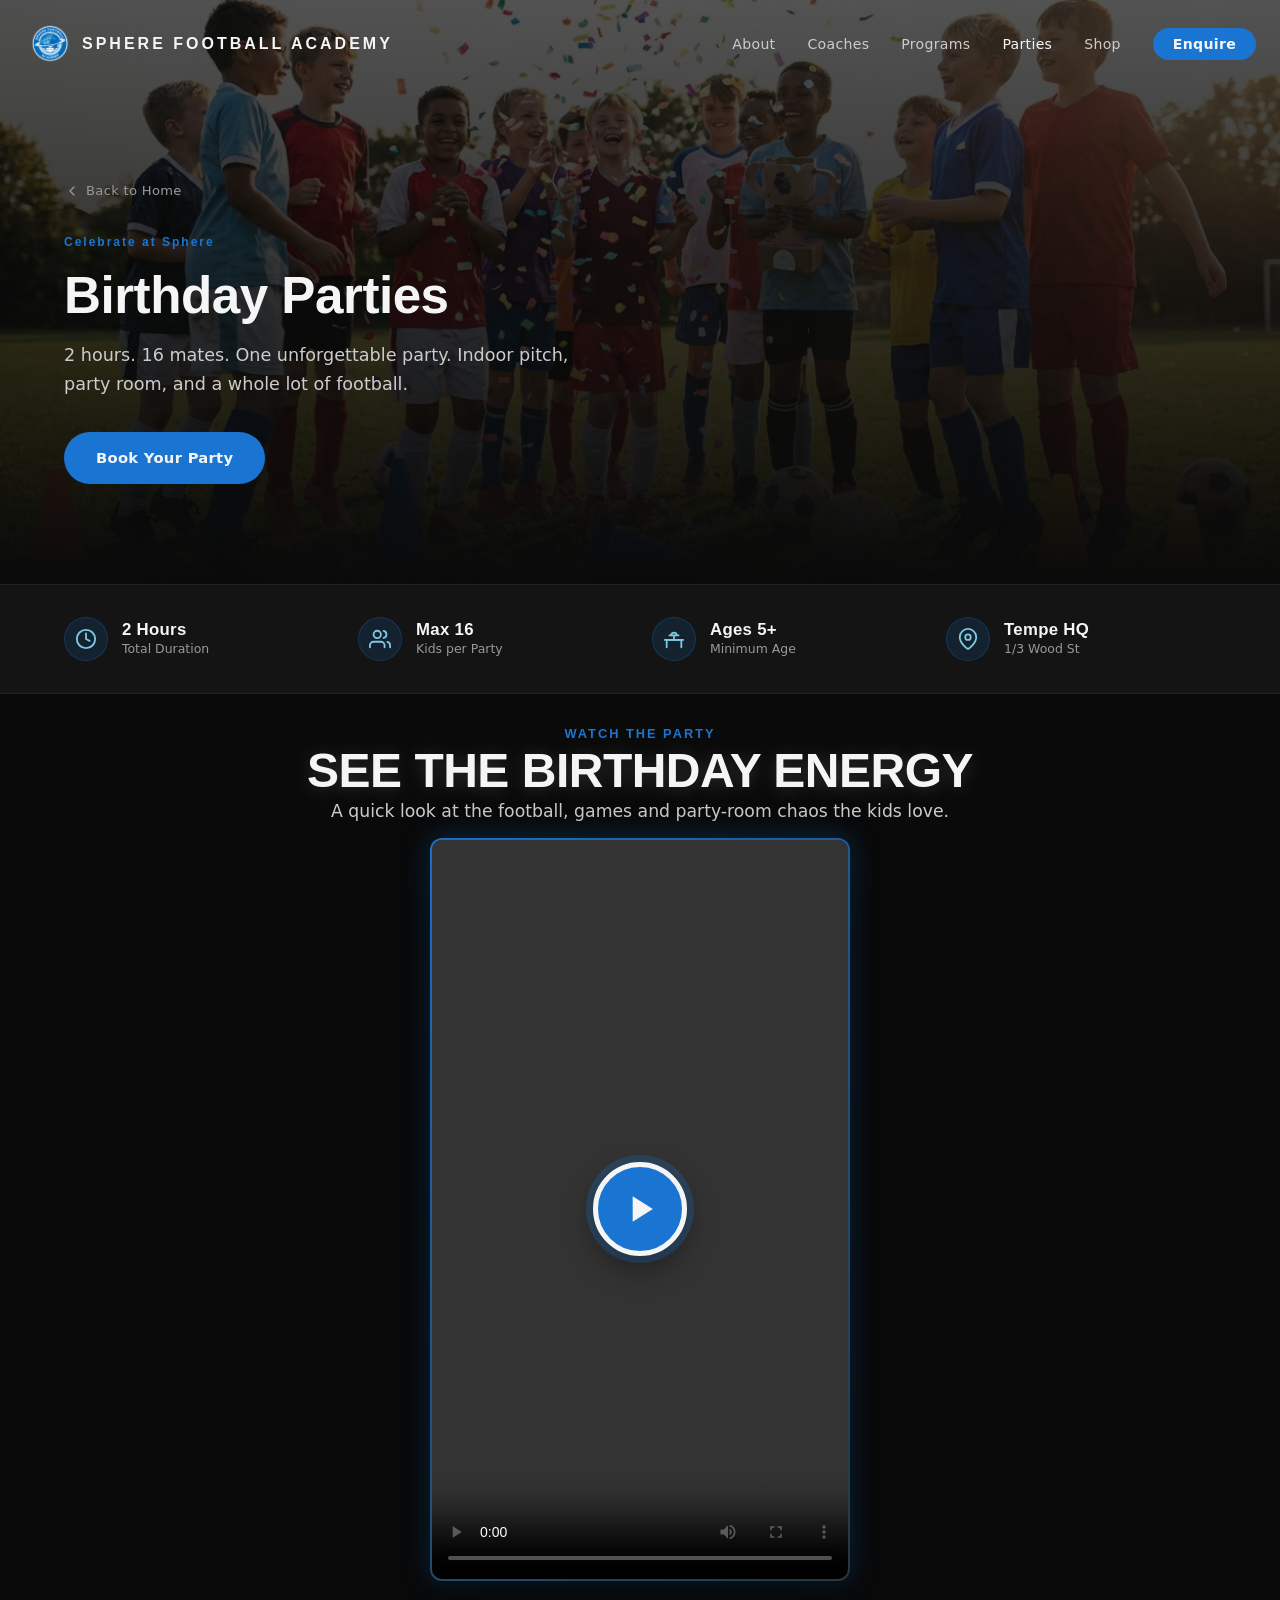
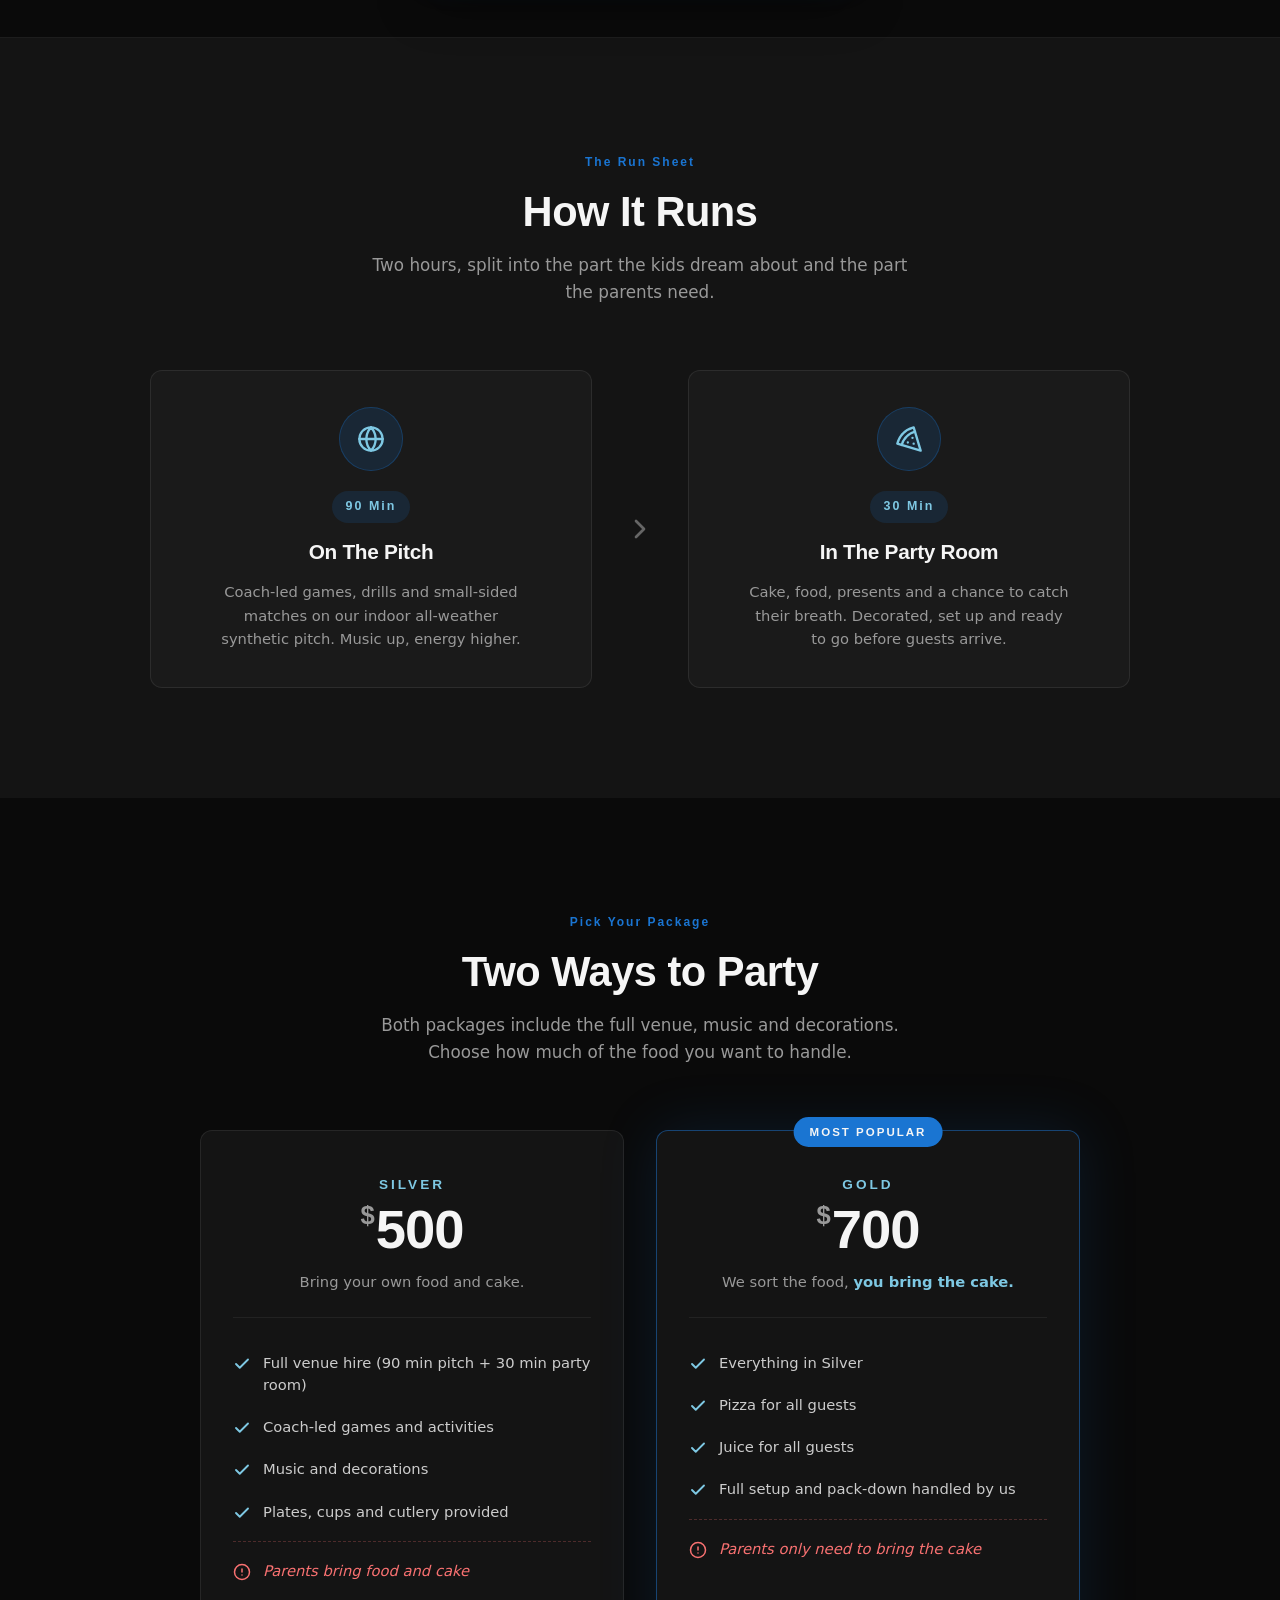
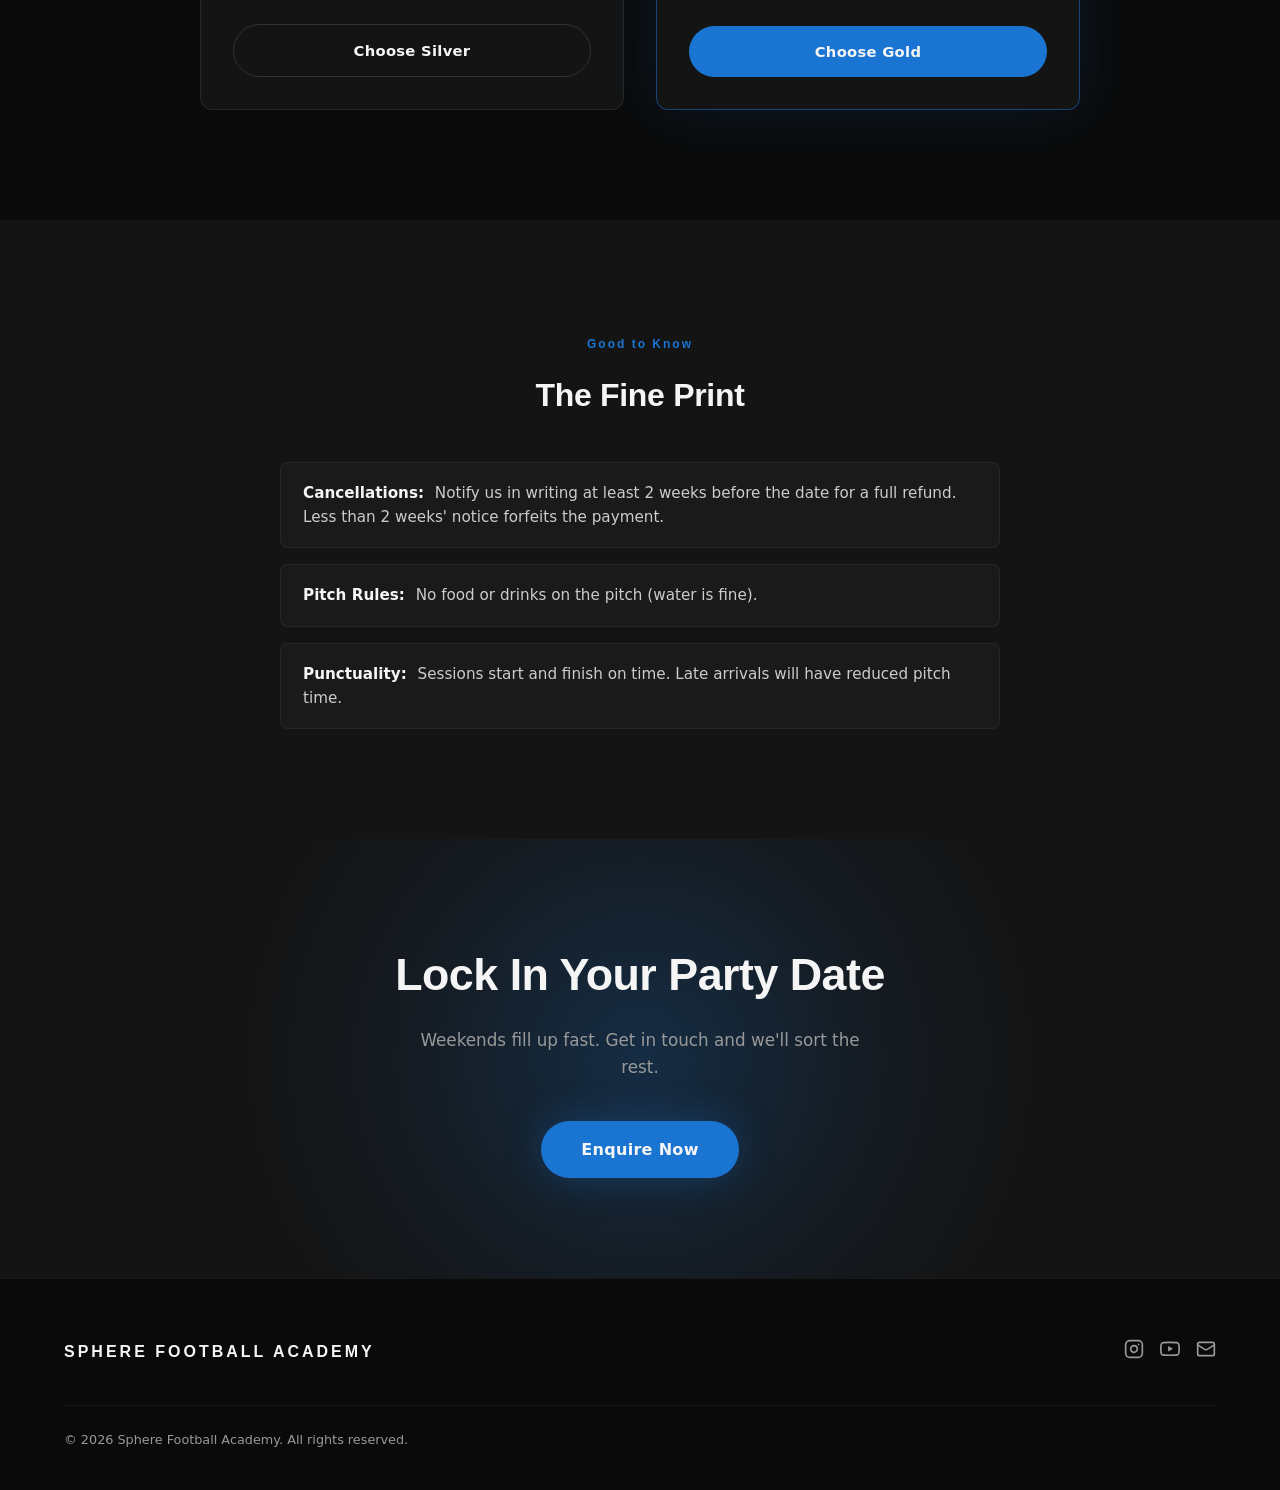
==== commit a656f6bb: "deploy: lpuljic/sphere-football-academy-website@b489ffab1941a0a4c1e34d6b838321a6e04619c8" ====
--- a/birthday.html
+++ b/birthday.html
@@ -237,7 +237,7 @@
           <div class="price-card-head">
             <span class="price-tier">Gold</span>
             <div class="price-amount"><span class="price-currency">$</span>700</div>
-            <p class="price-tagline">We sort the food, you bring the cake.</p>
+            <p class="price-tagline">We sort the food, <span class="price-tagline-highlight">you bring the cake.</span></p>
           </div>
           <ul class="price-list">
             <li>
@@ -278,7 +278,7 @@
           <ul class="birthday-booking-points">
             <li><span class="register-point-icon">✓</span><span>90 minutes on the indoor pitch plus 30 minutes in the party room.</span></li>
             <li><span class="register-point-icon">✓</span><span>Silver and Gold bookings both include the full venue, music and decorations.</span></li>
-            <li><span class="register-point-icon">✓</span><span>A $300 deposit secures the booking once availability is confirmed.</span></li>
+            <li><span class="register-point-icon">✓</span><span>Full payment secures the booking once availability is confirmed (Silver $500 / Gold $700).</span></li>
           </ul>
         </div>
 
@@ -374,7 +374,19 @@
 
               <div class="form-group">
                 <label for="birthday-party-time">Preferred Party Time</label>
-                <input type="time" id="birthday-party-time" name="partyTime" required>
+                <select id="birthday-party-time" name="partyTime" required>
+                  <option value="" disabled selected>Select a time</option>
+                  <option value="12:30">12:30 PM</option>
+                  <option value="13:00">1:00 PM</option>
+                  <option value="13:30">1:30 PM</option>
+                  <option value="14:00">2:00 PM</option>
+                  <option value="14:30">2:30 PM</option>
+                  <option value="15:00">3:00 PM</option>
+                  <option value="15:30">3:30 PM</option>
+                  <option value="16:00">4:00 PM</option>
+                  <option value="16:30">4:30 PM</option>
+                  <option value="17:00">5:00 PM</option>
+                </select>
                 <p class="field-error" id="birthday-party-time-error"></p>
               </div>
 
@@ -396,7 +408,7 @@
 
               <div class="form-group form-group-full register-consent birthday-consent">
                 <input type="checkbox" id="birthday-terms" name="termsAccepted" required>
-                <label for="birthday-terms">I have read and accept the birthday party terms on this page, including the $300 deposit, cancellation policy, pitch rules and punctuality requirements.</label>
+                <label for="birthday-terms">I have read and accept the birthday party terms on this page, including full payment, cancellation policy, pitch rules and punctuality requirements.</label>
                 <p class="field-error" id="birthday-terms-error"></p>
               </div>
             </div>
@@ -421,12 +433,8 @@
         </div>
         <ul class="fine-print-list">
           <li>
-            <strong>Deposit:</strong>
-            $300 deposit required to secure the booking.
-          </li>
-          <li>
             <strong>Cancellations:</strong>
-            Notify us in writing at least 3 weeks before the date for a full refund. Less than 3 weeks' notice forfeits the deposit.
+            Notify us in writing at least 2 weeks before the date for a full refund. Less than 2 weeks' notice forfeits the payment.
           </li>
           <li>
             <strong>Pitch Rules:</strong>
--- a/style.css
+++ b/style.css
@@ -1544,6 +1544,11 @@
   font-size: 0.92rem;
 }
 
+.price-tagline-highlight {
+  color: var(--blue-light);
+  font-weight: 600;
+}
+
 .price-list {
   list-style: none;
   margin: 0 0 32px;
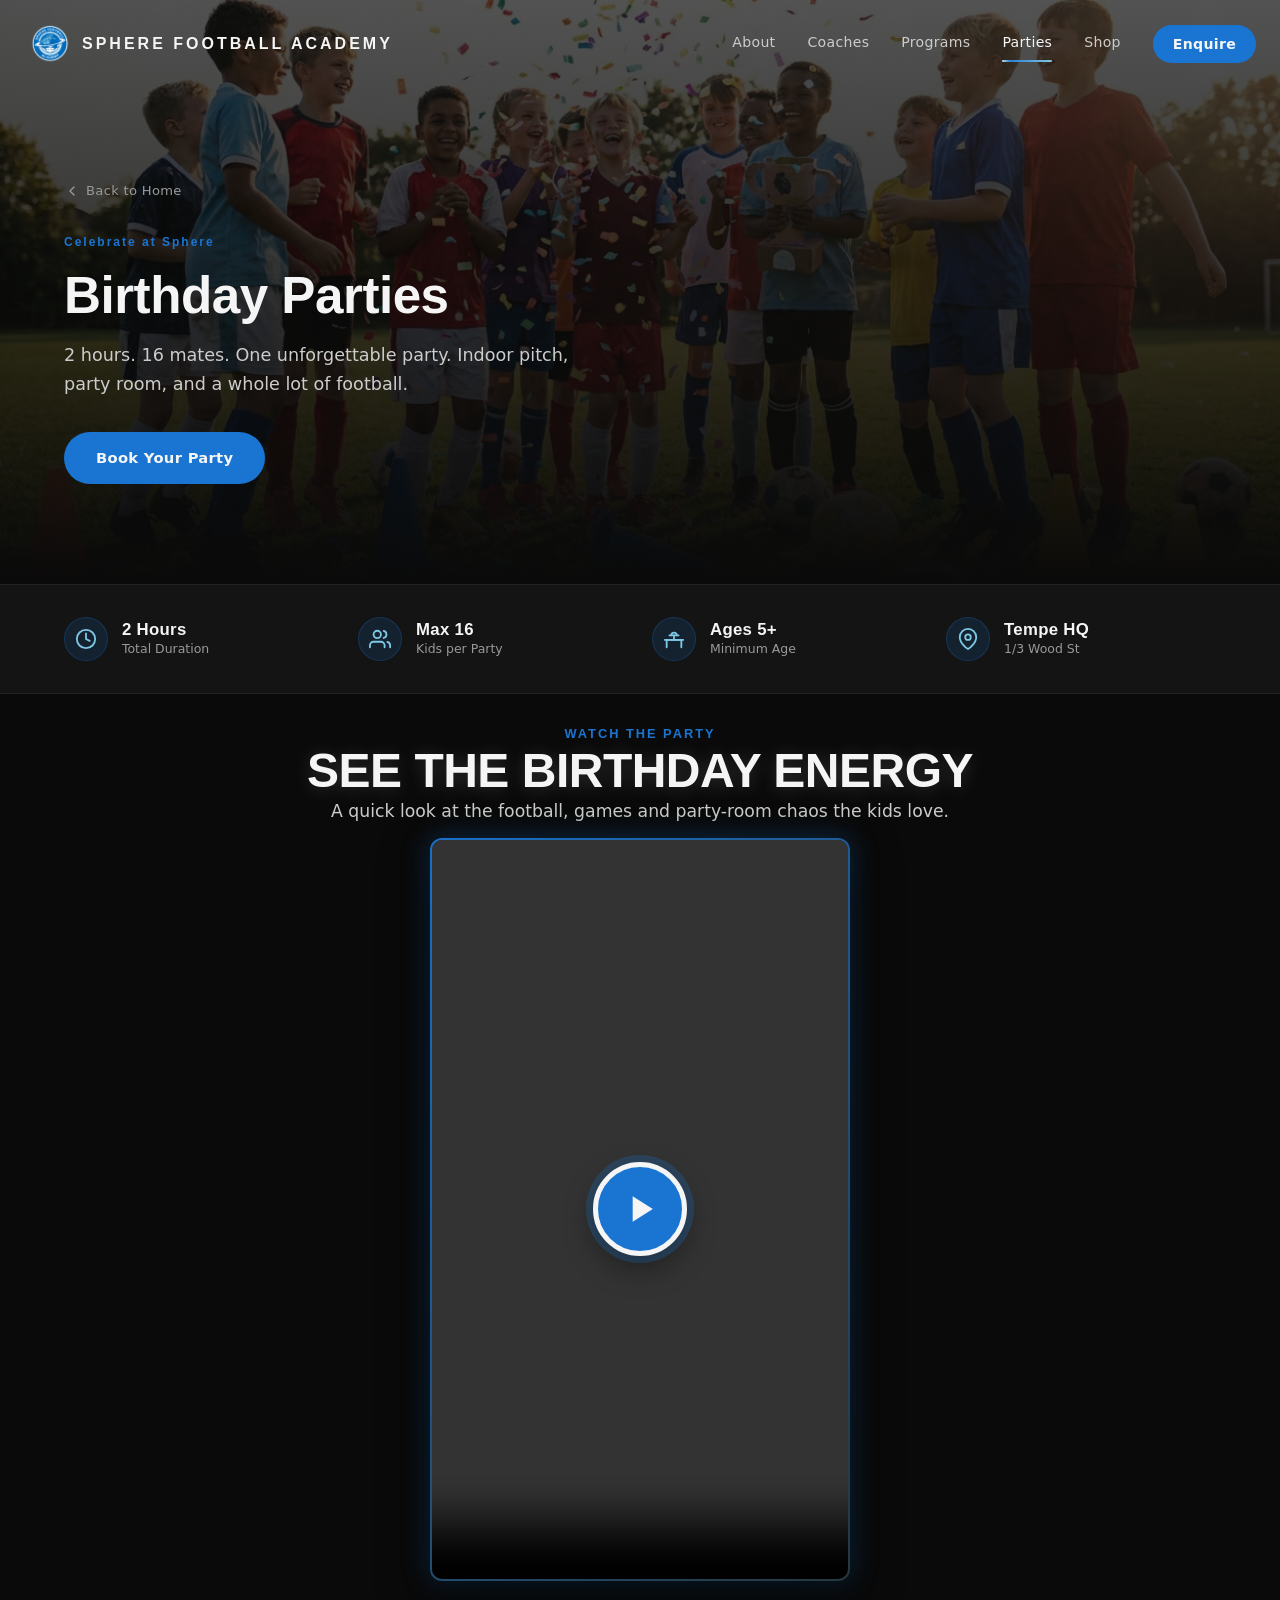
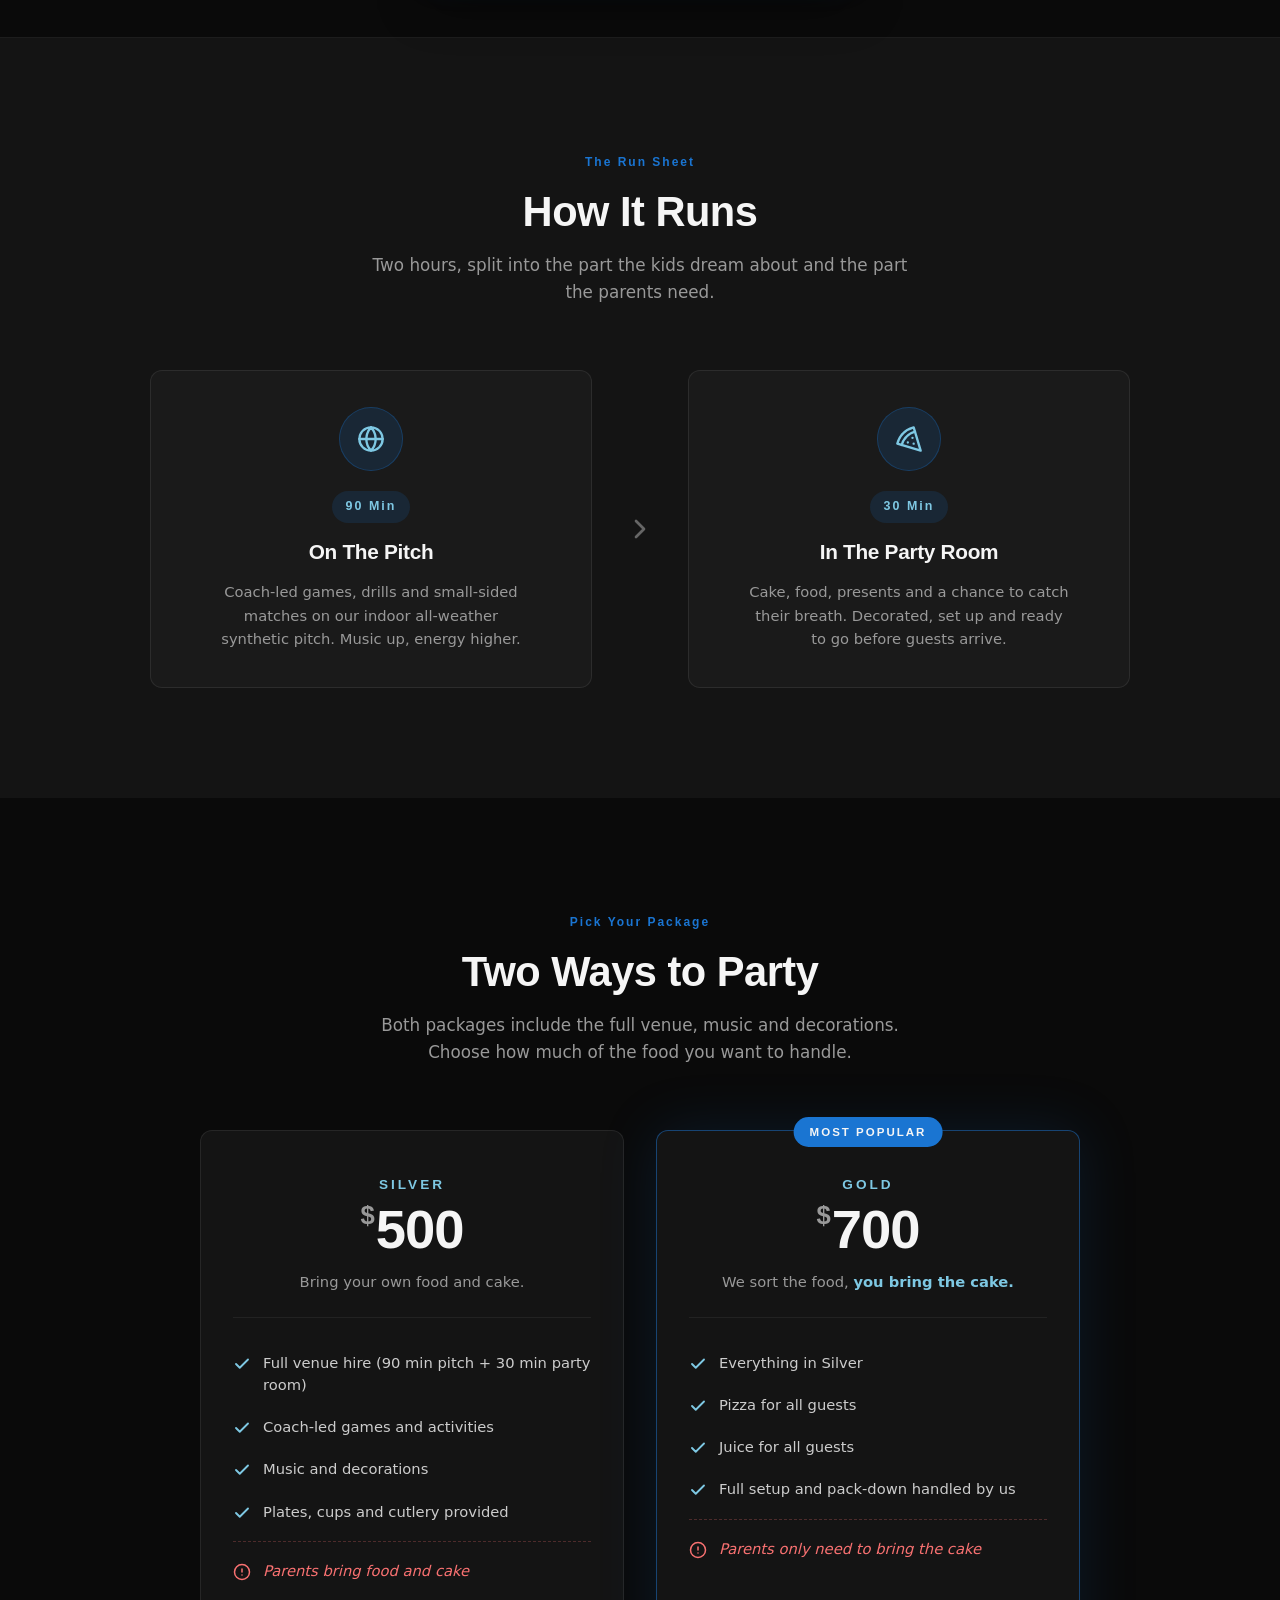
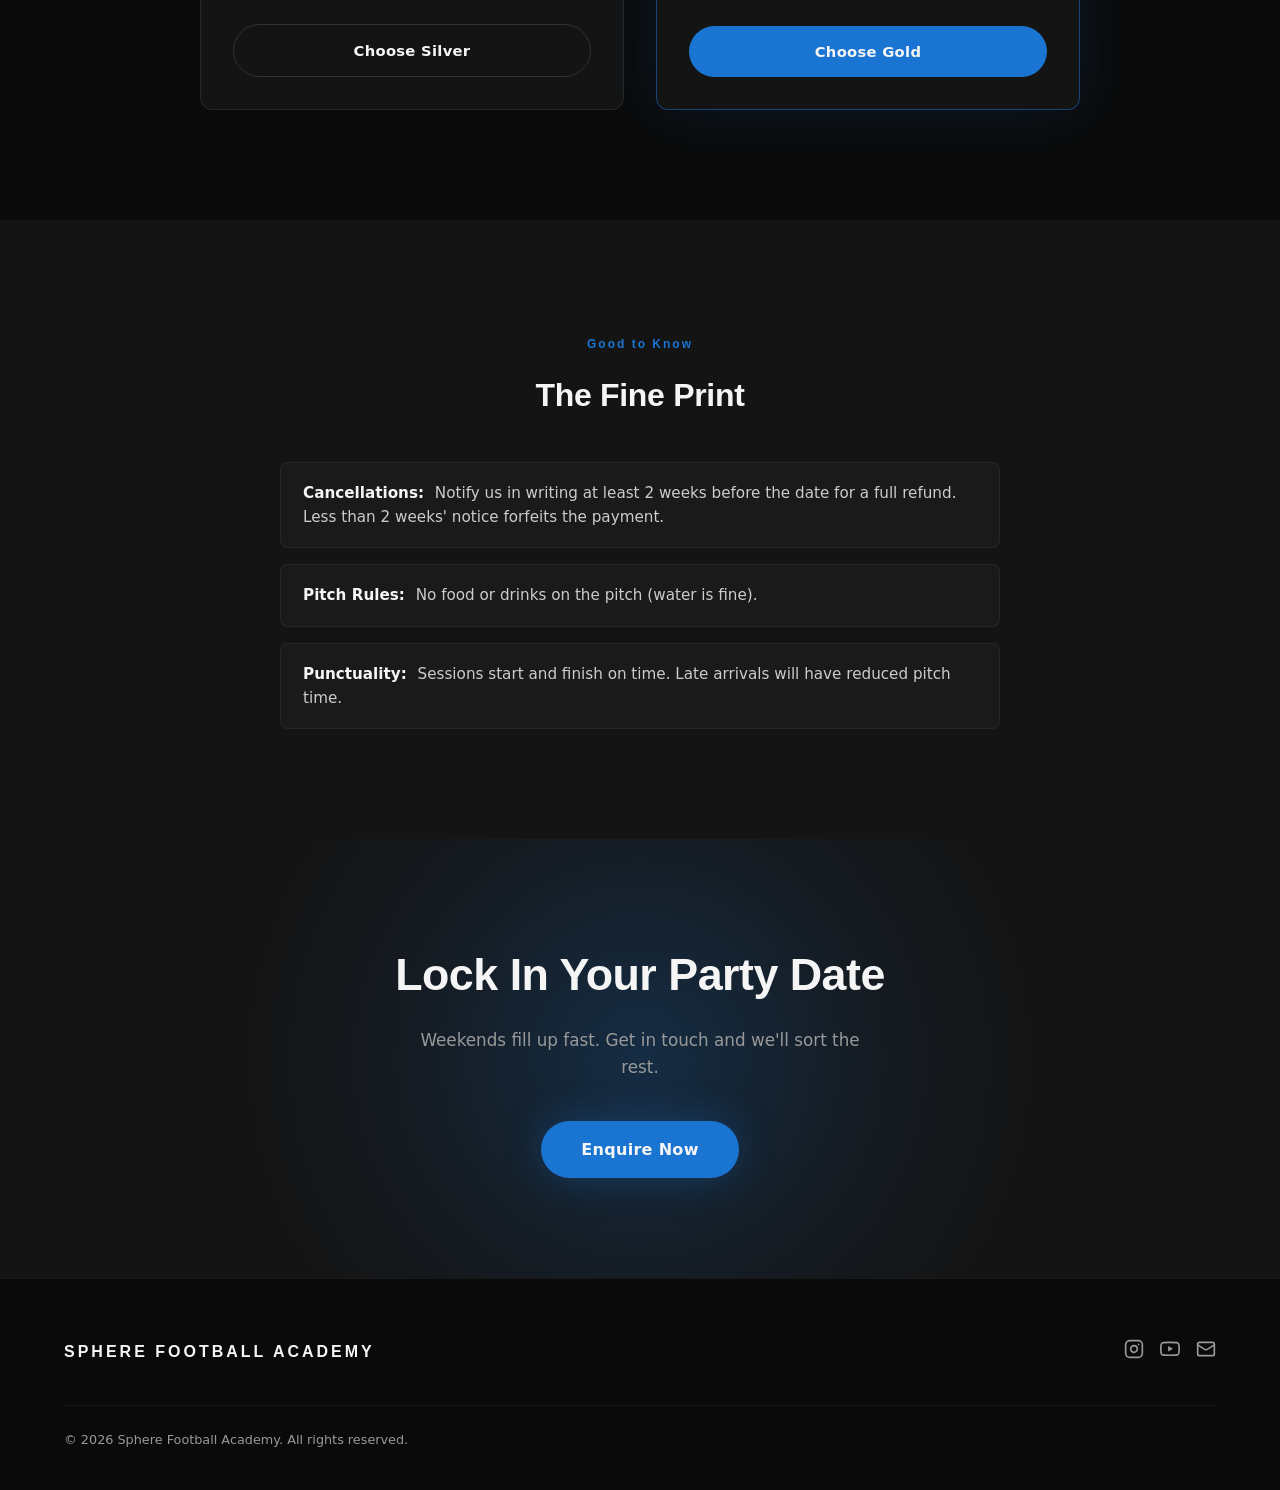
==== commit 672afe73: "deploy: lpuljic/sphere-football-academy-website@bd332414e4eb610e1903dbc37afbd4bc7da285e1" ====
--- a/birthday.html
+++ b/birthday.html
@@ -57,11 +57,11 @@
         <span class="nav-logo-text">SPHERE FOOTBALL <br class="nav-logo-break">ACADEMY</span>
       </a>
       <ul class="nav-links">
-        <li><a href="index.html#about">About</a></li>
-        <li><a href="index.html#coaches">Coaches</a></li>
-        <li><a href="index.html#services">Programs</a></li>
-        <li><a href="birthday.html" class="active">Parties</a></li>
-        <li><a href="shop.html">Shop</a></li>
+        <li><a href="index.html#about"><span class="nav-label"><span data-text="About">About</span></span></a></li>
+        <li><a href="index.html#coaches"><span class="nav-label"><span data-text="Coaches">Coaches</span></span></a></li>
+        <li><a href="index.html#services"><span class="nav-label"><span data-text="Programs">Programs</span></span></a></li>
+        <li><a href="birthday.html" class="active"><span class="nav-label"><span data-text="Parties">Parties</span></span></a></li>
+        <li><a href="shop.html"><span class="nav-label"><span data-text="Shop">Shop</span></span></a></li>
         <li><a href="index.html#contact" class="nav-cta">Enquire</a></li>
       </ul>
       <button class="nav-toggle" id="nav-toggle" aria-label="Toggle menu">
--- a/style.css
+++ b/style.css
@@ -157,6 +157,102 @@
   color: var(--black) !important;
 }
 
+.nav-label {
+  display: inline-block;
+  overflow: hidden;
+  vertical-align: top;
+  line-height: 1.4;
+}
+
+.nav-label > span {
+  display: inline-block;
+  position: relative;
+}
+
+@media (hover: hover) and (min-width: 901px) {
+  .nav-links a:not(.nav-cta) {
+    position: relative;
+    display: inline-block;
+  }
+
+  /* Label rolls up and a light-blue copy rolls in */
+  .nav-label > span {
+    transition: transform 0.45s cubic-bezier(0.65, 0, 0.35, 1);
+  }
+
+  .nav-label > span::after {
+    content: attr(data-text);
+    content: attr(data-text) / "";
+    position: absolute;
+    top: 100%;
+    left: 0;
+    color: var(--blue-light);
+  }
+
+  .nav-links a:not(.nav-cta):hover .nav-label > span {
+    transform: translateY(-100%);
+  }
+
+  /* Pitch line with a light glint sweeping across */
+  .nav-links a:not(.nav-cta)::after {
+    content: '';
+    position: absolute;
+    left: 0;
+    right: 0;
+    bottom: -6px;
+    height: 2px;
+    border-radius: 2px;
+    background:
+      linear-gradient(90deg, transparent 0%, rgba(255, 255, 255, 0.95) 50%, transparent 100%) -40% 0 / 40% 100% no-repeat,
+      linear-gradient(90deg, var(--blue), var(--blue-light));
+    transform: scaleX(0);
+    transform-origin: right;
+    transition: transform 0.4s cubic-bezier(0.65, 0, 0.35, 1);
+  }
+
+  .nav-links a:not(.nav-cta):hover::after {
+    transform: scaleX(1);
+    transform-origin: left;
+    animation: navGlint 0.9s ease 0.25s;
+  }
+
+  .nav-links a.active:not(.nav-cta)::after {
+    transform: scaleX(1);
+    transform-origin: left;
+  }
+
+  .nav-cta {
+    display: inline-block;
+    transition: background var(--transition), color var(--transition), transform var(--transition), box-shadow var(--transition);
+  }
+
+  .nav-cta:hover {
+    transform: translateY(-1px);
+    box-shadow: 0 8px 24px rgba(126, 200, 227, 0.3);
+  }
+}
+
+@keyframes navGlint {
+  from { background-position: -40% 0, 0 0; }
+  to { background-position: 140% 0, 0 0; }
+}
+
+@media (prefers-reduced-motion: reduce) {
+  .nav-label > span,
+  .nav-links a:not(.nav-cta)::after {
+    transition: none;
+    animation: none !important;
+  }
+
+  .nav-links a:not(.nav-cta):hover .nav-label > span {
+    transform: none;
+  }
+
+  .nav-cta:hover {
+    transform: none;
+  }
+}
+
 .nav-toggle {
   display: none;
   flex-direction: column;
@@ -588,7 +684,7 @@
   color: var(--white);
   font-family: 'Montserrat', sans-serif;
   font-size: clamp(1.45rem, 3vw, 2.35rem);
-  font-weight: 900;
+  font-weight: 800;
   line-height: 1.08;
   letter-spacing: -1px;
   margin-bottom: 22px;
@@ -659,17 +755,18 @@
 
 .cards {
   display: grid;
-  grid-template-columns: repeat(3, 1fr);
-  gap: 24px;
+  grid-template-columns: repeat(4, 1fr);
+  gap: 20px;
 }
 
 .card {
   background-size: cover;
   background-position: center;
   border: 1px solid rgba(255, 255, 255, 0.06);
+  background-clip: padding-box;
   border-radius: var(--radius);
   overflow: hidden;
-  min-height: 320px;
+  min-height: 400px;
   display: flex;
   flex-direction: column;
   justify-content: flex-end;
@@ -682,8 +779,22 @@
 }
 
 .card-body {
-  padding: 32px;
-  background: linear-gradient(to top, rgba(10, 10, 10, 0.95) 0%, rgba(10, 10, 10, 0.7) 50%, transparent 100%);
+  padding: 96px 28px 28px;
+  background: linear-gradient(to top, rgba(10, 10, 10, 0.97) 0%, rgba(10, 10, 10, 0.88) 45%, rgba(10, 10, 10, 0.5) 75%, transparent 100%);
+}
+
+.card-tag {
+  display: inline-block;
+  margin-bottom: 12px;
+  padding: 5px 10px;
+  border-radius: 999px;
+  background: var(--accent-dim);
+  border: 1px solid rgba(126, 200, 227, 0.25);
+  color: var(--blue-light);
+  font-size: 0.7rem;
+  font-weight: 700;
+  letter-spacing: 1px;
+  text-transform: uppercase;
 }
 
 .card-title {
@@ -698,6 +809,12 @@
   color: rgba(255, 255, 255, 0.7);
   font-size: 0.92rem;
   line-height: 1.6;
+}
+
+@media (min-width: 901px) {
+  .cards .card-text {
+    min-height: calc(0.92rem * 1.6 * 5);
+  }
 }
 
 .card-link {
@@ -775,10 +892,8 @@
 }
 
 #coaches .section-title {
-  font-size: clamp(1.9rem, 4.2vw, 3.15rem);
-  line-height: 0.95;
+  line-height: 1.05;
   letter-spacing: -1px;
-  text-transform: uppercase;
   text-shadow: 0 16px 38px rgba(0, 0, 0, 0.45);
 }
 
@@ -796,41 +911,33 @@
   margin: 0 auto;
 }
 
+.coaches-grid:has(.coach-card.expanded) {
+  align-items: start;
+}
+
 .coach-card {
   position: relative;
   overflow: hidden;
   display: flex;
   flex-direction: column;
-  min-height: 100%;
-  padding: 12px;
+  padding: 10px;
   text-align: left;
-  background:
-    linear-gradient(180deg, rgba(16, 31, 58, 0.88), rgba(7, 12, 22, 0.96)),
-    var(--dark);
-  border: 1px solid rgba(255, 255, 255, 0.18);
+  background: linear-gradient(180deg, rgba(14, 26, 46, 0.92), rgba(8, 12, 20, 0.97));
+  border: 1px solid rgba(126, 200, 227, 0.16);
   border-radius: 18px;
-  box-shadow: 0 20px 48px rgba(0, 0, 0, 0.34), inset 0 1px 0 rgba(255, 255, 255, 0.08);
+  box-shadow: 0 20px 48px rgba(0, 0, 0, 0.34), inset 0 1px 0 rgba(255, 255, 255, 0.06);
+  backdrop-filter: blur(6px);
   transition: transform var(--transition), border-color var(--transition), box-shadow var(--transition);
 }
 
-.coach-card::before {
-  content: '';
-  position: absolute;
-  inset: 1px;
-  pointer-events: none;
-  border-radius: 16px;
-  background: linear-gradient(135deg, rgba(126, 200, 227, 0.24), transparent 30%, rgba(161, 98, 7, 0.16));
-  opacity: 0.75;
-}
-
 .coach-card:hover {
-  border-color: rgba(126, 200, 227, 0.45);
+  border-color: rgba(126, 200, 227, 0.4);
   transform: translateY(-4px);
-  box-shadow: 0 30px 72px rgba(0, 0, 0, 0.44), 0 0 30px rgba(26, 117, 210, 0.14);
+  box-shadow: 0 30px 72px rgba(0, 0, 0, 0.44), 0 0 32px rgba(26, 117, 210, 0.16);
 }
 
 .coach-card.expanded {
-  border-color: rgba(126, 200, 227, 0.45);
+  border-color: rgba(126, 200, 227, 0.4);
 }
 
 .coach-card.expanded:hover {
@@ -848,119 +955,110 @@
 .coach-photo-wrap {
   position: relative;
   overflow: hidden;
-  min-height: 188px;
-  margin-bottom: 16px;
-  border-radius: 14px;
-  background:
-    radial-gradient(circle at 50% 18%, rgba(26, 117, 210, 0.68), transparent 44%),
-    linear-gradient(180deg, rgba(126, 200, 227, 0.16), rgba(10, 10, 10, 0.22));
+  border-radius: 12px;
+  background: #0b1424;
 }
 
 .coach-photo-wrap::after {
   content: '';
   position: absolute;
   inset: 0;
-  background:
-    linear-gradient(180deg, transparent 45%, rgba(7, 12, 22, 0.7) 86%),
-    linear-gradient(90deg, rgba(26, 117, 210, 0.28), transparent 34%, rgba(126, 200, 227, 0.16));
-  mix-blend-mode: screen;
+  pointer-events: none;
+  background: linear-gradient(180deg, transparent 42%, rgba(8, 12, 20, 0.55) 68%, rgba(8, 12, 20, 0.96) 100%);
 }
 
 .coach-avatar {
   display: block;
   width: 100%;
-  height: 218px;
-  border-radius: 0;
+  height: 320px;
   object-fit: cover;
   object-position: center 18%;
-  filter: grayscale(0.28) saturate(0.95) contrast(1.08);
+  transition: transform 0.6s ease;
+}
+
+.coach-card:hover .coach-avatar {
+  transform: scale(1.03);
 }
 
 #coach-js .coach-avatar {
-  object-position: center 36%;
+  object-position: center 30%;
 }
 
 #coach-jl .coach-avatar {
-  object-position: center 56%;
+  object-position: center 40%;
+}
+
+.coach-caption {
+  position: absolute;
+  left: 20px;
+  right: 20px;
+  bottom: 18px;
+  z-index: 1;
+}
+
+.coach-role {
+  margin-bottom: 6px;
+  color: var(--blue-light);
+  font-size: 0.7rem;
+  font-weight: 700;
+  letter-spacing: 1.6px;
+  text-transform: uppercase;
+}
+
+.coach-name {
+  font-family: 'Montserrat', sans-serif;
+  font-weight: 800;
+  font-size: clamp(1.4rem, 2.2vw, 1.75rem);
+  color: var(--white);
+  letter-spacing: -0.5px;
+  line-height: 1.05;
 }
 
 .coach-copy {
   flex: 1;
-}
-
-.coach-name {
-  font-family: 'Montserrat', sans-serif;
-  font-weight: 900;
-  font-size: clamp(1.35rem, 2.2vw, 1.78rem);
-  color: var(--white);
-  margin-bottom: 14px;
-  text-align: center;
-  letter-spacing: -0.8px;
-  line-height: 1;
-  text-transform: uppercase;
-}
-
-.coach-role {
+  padding: 18px 12px 4px;
+}
+
+.coach-bio {
+  color: rgba(245, 245, 245, 0.78);
+  font-size: 0.88rem;
+  line-height: 1.65;
+  margin-top: 14px;
+}
+
+.coach-toggle {
   display: flex;
   align-items: center;
-  justify-content: center;
-  width: fit-content;
-  padding: 5px 10px;
-  border-radius: 999px;
-  background: linear-gradient(180deg, #d6bd78, #a78335);
-  color: #121212;
-  box-shadow: 0 8px 20px rgba(0, 0, 0, 0.26);
-  font-size: 0.72rem;
-  text-transform: uppercase;
-  letter-spacing: 0.7px;
-  font-weight: 800;
-  margin: 0 auto 12px;
-}
-
-.coach-bio {
-  color: rgba(245, 245, 245, 0.82);
-  font-size: 0.86rem;
-  line-height: 1.6;
-  margin-top: 14px;
-}
-
-.coach-toggle {
-  display: inline-flex;
-  align-items: center;
-  align-self: center;
-  justify-content: center;
+  justify-content: space-between;
   gap: 8px;
-  width: fit-content;
-  min-height: 44px;
-  margin-top: 16px;
-  padding: 10px 14px;
-  background: linear-gradient(180deg, #d8c080, #b28d3d);
+  width: calc(100% - 24px);
+  min-height: 48px;
+  margin: 14px 12px 0;
+  padding: 0;
+  background: none;
   border: none;
-  border-radius: 10px;
-  color: #111827;
-  font-size: 0.86rem;
-  font-weight: 800;
-  letter-spacing: 0.2px;
+  border-top: 1px solid rgba(255, 255, 255, 0.08);
+  color: var(--blue-light);
+  font-family: inherit;
+  font-size: 0.8rem;
+  font-weight: 600;
+  letter-spacing: 0.4px;
   cursor: pointer;
-  transition: color var(--transition), transform var(--transition), box-shadow var(--transition);
-}
-
-.coach-toggle:hover {
-  color: #050505;
-  transform: translateY(-2px);
-  box-shadow: 0 12px 28px rgba(0, 0, 0, 0.28);
+  transition: color var(--transition);
+}
+
+.coach-toggle:hover,
+.coach-toggle:focus-visible {
+  color: var(--white);
 }
 
 .coach-toggle-icon {
+  flex-shrink: 0;
   transition: transform var(--transition);
 }
 
 .coach-card.expanded .coach-toggle-icon {
   transform: rotate(180deg);
-}
-
-.coach-card.expanded .coach-toggle-text::after {
-  content: '';
 }
 
 .coach-detail {
@@ -982,31 +1080,25 @@
 
 .coach-detail-inner {
   overflow: hidden;
+  padding: 0 12px 12px;
 }
 
 .coach-career {
   display: flex;
   flex-wrap: wrap;
-  gap: 8px;
-  justify-content: flex-start;
-  padding-top: 20px;
+  gap: 6px;
+  padding-top: 8px;
   opacity: 0;
   transform: translateY(8px);
   transition: opacity 0.3s ease 0.1s, transform 0.3s ease 0.1s;
 }
 
 .coach-career-feature {
-  justify-content: center;
   padding-top: 0;
   opacity: 1;
   transform: none;
 }
 
-.coach-career + .coach-career {
-  padding-top: 10px;
-  transition-delay: 0.2s;
-}
-
 .coach-card.expanded .coach-career {
   opacity: 1;
   transform: translateY(0);
@@ -1015,37 +1107,35 @@
 .coach-tag {
   display: inline-flex;
   align-items: center;
-  min-height: 21px;
-  padding: 2px 7px;
-  font-size: 0.64rem;
-  font-weight: 800;
-  letter-spacing: 0.4px;
+  gap: 5px;
+  min-height: 26px;
+  padding: 3px 10px;
+  font-size: 0.68rem;
+  font-weight: 600;
+  letter-spacing: 0.3px;
   border-radius: 100px;
-  background: rgba(26, 117, 210, 0.86);
+  background: rgba(26, 117, 210, 0.14);
   color: var(--white);
   border: 1px solid rgba(126, 200, 227, 0.22);
-  text-transform: uppercase;
 }
 
 .coach-tag-logo {
-  width: 12px;
-  height: 12px;
+  width: 14px;
+  height: 14px;
   object-fit: contain;
-  vertical-align: -2px;
-  margin-right: 3px;
 }
 
 .coach-tag-intl {
-  background: rgba(255, 255, 255, 0.08);
-  color: rgba(245, 245, 245, 0.86);
-  border-color: rgba(255, 255, 255, 0.14);
+  background: rgba(255, 255, 255, 0.05);
+  color: rgba(245, 245, 245, 0.82);
+  border-color: rgba(255, 255, 255, 0.12);
 }
 
 .coach-detail-bio {
   color: rgba(245, 245, 245, 0.72);
   font-size: 0.88rem;
   line-height: 1.7;
-  padding-top: 16px;
+  padding-top: 14px;
   opacity: 0;
   transform: translateY(8px);
   transition: opacity 0.3s ease 0.25s, transform 0.3s ease 0.25s;
@@ -1941,7 +2031,7 @@
 
 .cta-title {
   font-family: 'Montserrat', sans-serif;
-  font-weight: 900;
+  font-weight: 800;
   font-size: clamp(1.8rem, 4vw, 2.8rem);
   color: var(--white);
   margin-bottom: 16px;
@@ -1977,6 +2067,47 @@
   background: var(--blue-light);
   color: var(--black);
   box-shadow: 0 0 60px rgba(126, 200, 227, 0.4);
+}
+
+.cta-split::before {
+  left: 75%;
+}
+
+.cta-split-inner {
+  position: relative;
+  display: grid;
+  grid-template-columns: 1.1fr 1fr;
+  align-items: center;
+  gap: 64px;
+}
+
+.cta-split-media {
+  margin: 0;
+  aspect-ratio: 4 / 3;
+  border-radius: var(--radius);
+  overflow: hidden;
+  border: 1px solid rgba(255, 255, 255, 0.08);
+  box-shadow: 0 24px 60px rgba(0, 0, 0, 0.45);
+}
+
+.cta-split-media img {
+  width: 100%;
+  height: 100%;
+  object-fit: cover;
+  display: block;
+}
+
+.cta-split-copy .cta-title {
+  font-size: clamp(1.8rem, 3.2vw, 2.4rem);
+}
+
+.cta-split-copy .cta-sub {
+  margin-left: 0;
+  margin-right: 0;
+}
+
+.cta-split-copy .cta-actions {
+  justify-content: flex-start;
 }
 
 /* ---- Instagram ---- */
@@ -2849,6 +2980,24 @@
 
   .cards {
     grid-template-columns: repeat(2, 1fr);
+  }
+
+  .cta-split-inner {
+    grid-template-columns: 1fr;
+    gap: 36px;
+  }
+
+  .cta-split-copy {
+    text-align: center;
+  }
+
+  .cta-split-copy .cta-sub {
+    margin-left: auto;
+    margin-right: auto;
+  }
+
+  .cta-split-copy .cta-actions {
+    justify-content: center;
   }
 
   .coaches-grid,
@@ -3027,6 +3176,10 @@
     grid-template-columns: 1fr;
   }
 
+  .card {
+    min-height: 340px;
+  }
+
   #coaches .section-title {
     letter-spacing: -1px;
   }
@@ -3040,23 +3193,8 @@
     opacity: 0.18;
   }
 
-  .coach-card {
-    padding: 12px;
-    border-radius: 18px;
-  }
-
-  .coach-photo-wrap {
-    min-height: 196px;
-    margin-bottom: 16px;
-    border-radius: 14px;
-  }
-
   .coach-avatar {
-    height: 226px;
-  }
-
-  .coach-toggle {
-    width: 100%;
+    height: 300px;
   }
 
   .hero-title {
